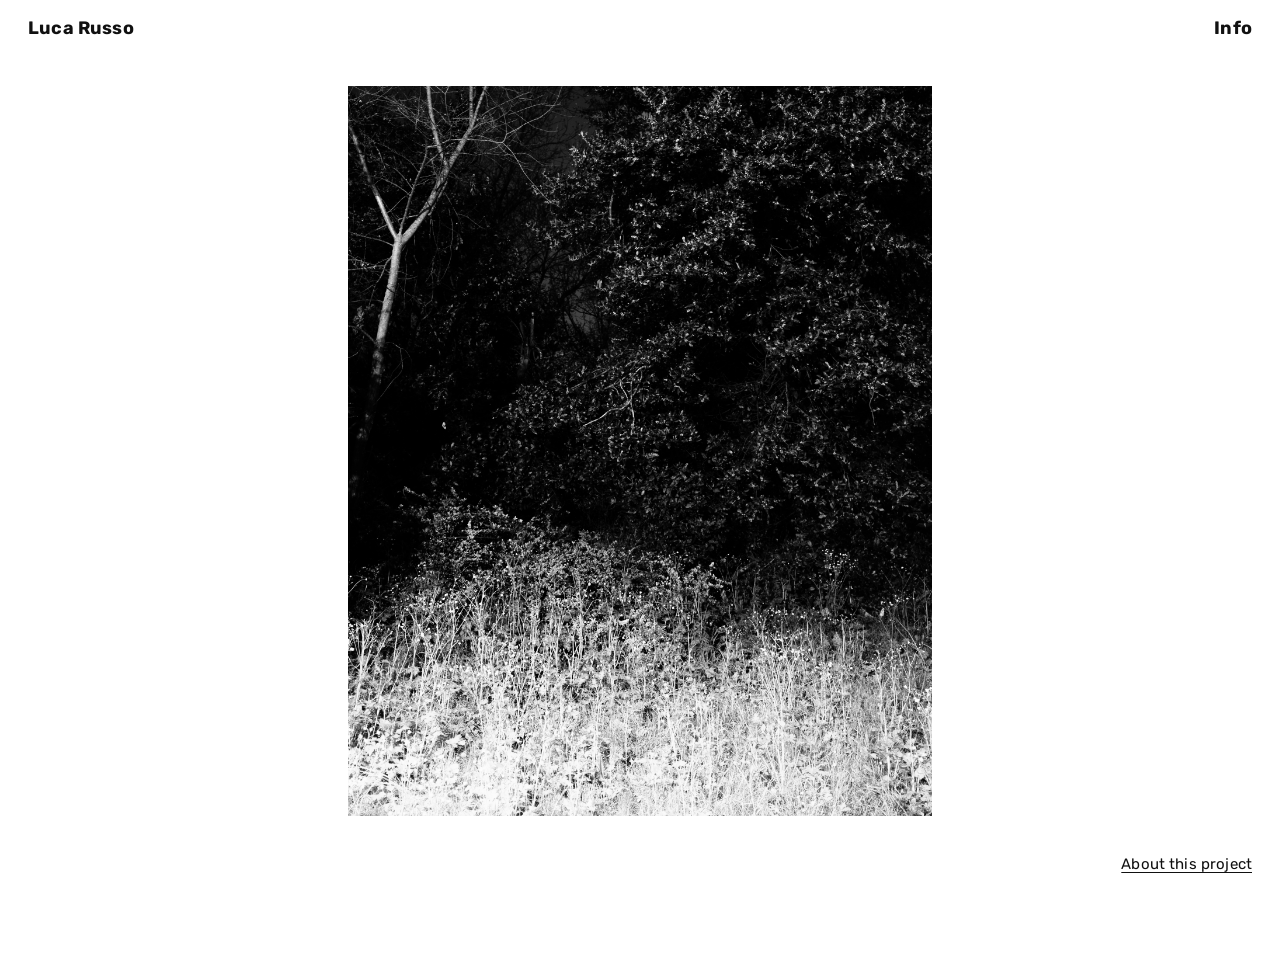
==== gli-alberi-non-dormono/index.html @ 4a38af59 "Slideshow layout, mobile optimisation, overlay text" ====
<!DOCTYPE html>
<html lang="en">
<head>
  <meta charset="UTF-8" />
  <meta name="viewport" content="width=device-width, initial-scale=1.0" />
  <meta name="description" content="Gli alberi non dormono — A photography project by Luca Russo" />
  <title>Gli alberi non dormono — Luca Russo</title>
  <link rel="icon" href="../favicon.svg" type="image/svg+xml" />
  <link rel="stylesheet" href="../style.css" />
</head>
<body class="page-slideshow">

  <header>
    <a class="site-name" href="../">Luca Russo</a>
    <nav aria-label="Main navigation">
      <a href="../info/">Info</a>
    </nav>
  </header>

  <main>

    <div class="slideshow">

      <div class="slide active">
        <img src="../images/gli-alberi-non-dormono/DSCF0339.jpg" alt="" />
      </div>

      <div class="slide">
        <img src="../images/gli-alberi-non-dormono/DSCF0407.jpg" alt="" />
      </div>

      <div class="slide">
        <img src="../images/gli-alberi-non-dormono/DSCF0440.jpg" alt="" />
      </div>

      <div class="slide">
        <img src="../images/gli-alberi-non-dormono/DSCF0282.jpg" alt="" />
      </div>

      <div class="slide">
        <img src="../images/gli-alberi-non-dormono/DSCF0278.jpg" alt="" />
      </div>

      <div class="slide">
        <img src="../images/gli-alberi-non-dormono/DSCF0273.jpg" alt="" />
      </div>

      <div class="slide">
        <img src="../images/gli-alberi-non-dormono/DSCF0269.jpg" alt="" />
      </div>

      <div class="slide">
        <img src="../images/gli-alberi-non-dormono/DSCF0337.jpg" alt="" />
      </div>

      <div class="slide">
        <img src="../images/gli-alberi-non-dormono/DSCF0275.jpg" alt="" />
      </div>

      <div class="slide">
        <img src="../images/gli-alberi-non-dormono/DSCF0361.jpg" alt="" />
      </div>

      <div class="slide">
        <img src="../images/gli-alberi-non-dormono/DSCF0382.jpg" alt="" />
      </div>

      <div class="slide">
        <img src="../images/gli-alberi-non-dormono/DSCF0379.jpg" alt="" />
      </div>

    </div>

  </main>

  <p class="project-label" id="project-label-btn">About this project</p>

  <div class="project-overlay" id="project-overlay">
    <div class="project-overlay__content">
      <p>Gli alberi non dormono</p>
      <p>Like all living organisms, trees regulate their cycles through the alternation of light and darkness. Artificial light interferes with this natural rhythm, affecting processes such as growth and photosynthesis.</p>
      <p>The effects of light pollution are not always immediately visible, but emerge over time, quietly altering natural balances.</p>
      <p><em>Gli alberi non dormono</em> was made at night in urban parks, using only existing public lighting. The photographs explore the tension between the beauty of nocturnal urban scenes and the vulnerability of ecosystems exposed to artificial light.</p>
    </div>
  </div>

  <script src="../scripts/slideshow.js" defer></script>

</body>
</html>
---- style.css ----
/* ═══════════════════════════════════════════════════════
   LUCA RUSSO — style.css
   ═══════════════════════════════════════════════════════ */

/* ── Reset ─────────────────────────────────────────── */
*, *::before, *::after {
  margin: 0;
  padding: 0;
  box-sizing: border-box;
}

/* ── Design tokens ──────────────────────────────────── */
:root {
  /* Colors */
  --color-bg:    #ffffff;
  --color-fg:    #111111;
  --color-muted: #888888;
  --color-text:  #333333;

  /* Typography */
  --font-size:       15px;
  --font-size-title: 18px;
  --line-height:     1.75;

  /* Layout */
  --header-h:    56px;
  --side-pad:    28px;
  --section-gap: 14vh;

  /* Project layout */
  --base-pad:   clamp(16px, 14vw, 200px);
  --photo-w:    500px;
  --photo-xl-w: 900px;
  --pair-gap:   24px;
  --text-w:     430px;
  --preview-w:  420px;
}

/* ── Fonts ──────────────────────────────────────────── */
@font-face {
  font-family:  "Rubik";
  font-style:   normal;
  font-weight:  300 900;
  font-display: swap;
  src: url("fonts/Rubik/Rubik-VariableFont_wght.ttf") format("truetype");
}

@font-face {
  font-family:  "Rubik";
  font-style:   italic;
  font-weight:  300 900;
  font-display: swap;
  src: url("fonts/Rubik/Rubik-Italic-VariableFont_wght.ttf") format("truetype");
}

/* ── Base ───────────────────────────────────────────── */
body {
  background:               var(--color-bg);
  color:                    var(--color-fg);
  font-family:              "Rubik", Arial, sans-serif;
  font-size:                var(--font-size);
  font-weight:              400;
  line-height:              1;
  -webkit-font-smoothing:   antialiased;
  -webkit-text-size-adjust: 100%;
  text-size-adjust:         100%;
}

img {
  display:   block;
  max-width: 100%;
  height:    auto;
}

/* ── Header ─────────────────────────────────────────── */
header {
  position:        fixed;
  top:             0;
  left:            0;
  right:           0;
  height:          var(--header-h);
  padding:         0 var(--side-pad);
  display:         flex;
  align-items:     center;
  justify-content: space-between;
  z-index:         100;
  background:      var(--color-bg);
}

.site-name {
  font-weight:     700;
  font-size:       var(--font-size-title);
  letter-spacing:  0.01em;
  text-decoration: none;
  color:           var(--color-fg);
}

nav {
  display:     flex;
  gap:         24px;
  align-items: center;
}

nav a {
  text-decoration: none;
  color:           var(--color-fg);
  font-size:       var(--font-size-title);
  font-weight:     700;
  letter-spacing:  0.01em;
}

/* ═══════════════════════════════════════════════════════
   INDEX PAGE
   ═══════════════════════════════════════════════════════ */

body.page-index {
  height:   100vh;
  overflow: hidden;
}

body.page-index main {
  margin-top:      var(--header-h);
  height:          calc(100vh - var(--header-h));
  display:         flex;
  align-items:     center;
  justify-content: center;
  padding:         var(--side-pad);
}

.preview-grid {
  display:    flex;
  gap:        16px;
  margin-top: calc(var(--header-h) * -1);
}

.preview-item {
  text-decoration: none;
  color:           var(--color-fg);
}

.preview-item img {
  width:      min(var(--preview-w), calc((100vw - var(--side-pad) * 2 - 16px) / 2));
  max-height: calc(100vh - var(--header-h) - var(--side-pad) * 2);
}


/* ═══════════════════════════════════════════════════════
   INFO PAGE
   ═══════════════════════════════════════════════════════ */

body.page-about main {
  margin-top: var(--header-h);
  padding:    30px var(--side-pad) 120px;
}

.about-text {
  max-width: 320px;
}

.about-text p {
  line-height:   var(--line-height);
  color:         var(--color-text);
  margin-bottom: 20px;
}

.about-text p:last-of-type {
  margin-bottom: 40px;
}

.about-section-title {
  font-size:      var(--font-size-title);
  font-weight:    700;
  margin-top:     60px;
  margin-bottom:  10px;
  letter-spacing: 0.01em;
}

.about-links {
  display:        flex;
  flex-direction: column;
  gap:            10px;
}

.about-links a {
  text-decoration:       underline;
  text-underline-offset: 3px;
  color:                 var(--color-fg);
  letter-spacing:        0.01em;
}

/* ═══════════════════════════════════════════════════════
   SLIDESHOW PAGE
   ═══════════════════════════════════════════════════════ */

body.page-slideshow {
  height:   100vh;
  overflow: hidden;
}

body.page-slideshow main {
  position:        relative;
  margin-top:      var(--header-h);
  height:          calc(100vh - var(--header-h));
  display:         flex;
  align-items:     center;
  justify-content: center;
}

.slideshow {
  width:    100%;
  height:   100%;
  position: relative;
}

.slide {
  position:        absolute;
  inset:           0;
  display:         flex;
  align-items:     center;
  justify-content: center;
  padding:         30px var(--side-pad) calc(var(--side-pad) * 3) var(--side-pad);
  opacity:         0;
  pointer-events:  none;
  transition:      opacity 0.5s ease;
}

.slide.active {
  opacity:        1;
  pointer-events: auto;
}

.slide img {
  max-height: 100%;
  max-width:  100%;
  width:      auto;
  height:     auto;
  cursor:     inherit;
}

.slide--pair {
  gap: var(--pair-gap);
}

.slide--pair img {
  max-height: 100%;
  max-width:  calc(50% - var(--pair-gap) / 2);
}

.slide--text {
  align-items:     center;
  justify-content: center;
}

.slideshow-text {
  max-width:   var(--text-w);
  padding-top: 20px;
}

.slideshow-text p:first-child {
  font-size:     16px;
  font-weight:   700;
  margin-bottom: 20px;
}

.slideshow-text p {
  line-height:   var(--line-height);
  margin-bottom: 20px;
}

.slideshow-text p:last-child { margin-bottom: 0; }
.slideshow-text em            { font-style: italic; }


.project-label {
  position:       fixed;
  bottom:         var(--side-pad);
  right:          var(--side-pad);
  font-size:      var(--font-size);
  font-weight:    400;
  letter-spacing: 0.01em;
  color:          var(--color-fg);
  cursor:         pointer;
  text-decoration:       underline;
  text-underline-offset: 3px;
  z-index:        201;
}

.project-overlay {
  position:        fixed;
  inset:           0;
  background:      rgba(255, 255, 255, 0.92);
  display:         flex;
  align-items:     center;
  justify-content: center;
  z-index:         200;
  opacity:         0;
  pointer-events:  none;
  transition:      opacity 0.3s ease;
}

.project-overlay.active {
  opacity:        1;
  pointer-events: auto;
}

.project-overlay__content {
  width:           min(var(--text-w), calc(100vw - var(--side-pad) * 2));
  max-height:      calc(100vh - var(--header-h) - 114px);
  padding:         var(--side-pad);
  overflow-y:      auto;
  box-sizing:      border-box;
  display:         flex;
  flex-direction:  column;
  justify-content: center;
}

.project-overlay__content p:first-child {
  font-size:     16px;
  font-weight:   700;
  margin-bottom: 20px;
}

.project-overlay__content p {
  line-height:   var(--line-height);
  margin-bottom: 20px;
}

.project-overlay__content p:last-child { margin-bottom: 0; }
.project-overlay__content em           { font-style: italic; }

/* ═══════════════════════════════════════════════════════
   PROJECT PAGE
   ═══════════════════════════════════════════════════════ */

body.page-project main {
  margin-top: var(--header-h);
  padding:    60px 0 80px;
}

/* ── Photo + text side by side ─────────────────────── */
.s-photo-text {
  display:         flex;
  align-items:     flex-start;
  justify-content: space-between;
  padding-left:    var(--base-pad);
  padding-right:   var(--base-pad);
  margin-bottom:   var(--section-gap);
}

.s-photo-text__img {
  width:       min(500px, calc(100vw - var(--base-pad) - var(--side-pad)));
  flex-shrink: 0;
}

.s-photo-text .s-text-block {
  margin-bottom: 0;
  margin-left:   0;
  margin-top:    50px;
}

/* ── Opening block ──────────────────────────────────── */
.s-opening {
  margin-bottom: var(--section-gap);
  display:       flex;
  align-items:   center;
  gap:           80px;
  padding-left:  var(--base-pad);
}

.s-opening img {
  width:       min(var(--photo-w), calc(100vw - var(--base-pad) - var(--side-pad)));
  flex-shrink: 0;
}

.s-opening-text h1 {
  font-size:      var(--font-size-title);
  font-weight:    700;
  letter-spacing: 0.01em;
}

.s-opening-text p {
  font-size:   var(--font-size);
  font-weight: 300;
  font-style:  italic;
  color:       var(--color-muted);
}

/* ── Single photo ───────────────────────────────────── */
.s-single {
  margin-bottom:  var(--section-gap);
  display:        flex;
  flex-direction: column;
  align-items:    flex-start;
  padding-left:   var(--base-pad);
}

.s-single img {
  width: min(var(--photo-w), calc(100vw - var(--base-pad) - var(--side-pad)));
}

.s-single.s-right {
  align-items:   flex-end;
  padding-left:  0;
  padding-right: var(--base-pad);
}

.s-single.s-center {
  align-items:   center;
  padding-left:  0;
  padding-right: 0;
}

.s-single.s-center img {
  width: min(var(--photo-w), calc(100vw - var(--side-pad) * 2));
}

/* Size modifiers */
.s-single.size-sm img { width: min(300px, calc(100vw - var(--base-pad) - var(--side-pad))); }
.s-single.size-md img { width: min(500px, calc(100vw - var(--base-pad) - var(--side-pad))); }
.s-single.size-lg img { width: min(700px, calc(100vw - var(--base-pad) - var(--side-pad))); }
.s-single.size-xl img { width: min(var(--photo-xl-w), calc(100vw - var(--side-pad) * 2)); }

/* ── Pair ───────────────────────────────────────────── */

/* ── Row (3+ photos on same line) ───────────────────── */
.s-row {
  margin-bottom: var(--section-gap);
  display:       flex;
  align-items:   flex-start;
  gap:           var(--pair-gap);
  padding-left:  var(--base-pad);
}

.s-row.bottom { align-items: flex-end; }

.s-row .size-sm { width: 300px; }
.s-row .size-md { width: 500px; }
.s-row .size-lg { width: 700px; }
.s-row .size-xl { width: 900px; }

/* ── Text block ─────────────────────────────────────── */
.s-text-block {
  margin-bottom: var(--section-gap);
  max-width:     var(--text-w);
  margin-left:   calc(var(--base-pad) + 50px);
}

.s-text-block p:first-child {
  font-size:     16px;
  font-weight:   700;
  margin-bottom: 20px;
}

.s-text-block p {
  line-height:   var(--line-height);
  margin-bottom: 20px;
}

.s-text-block p:last-child { margin-bottom: 0; }
.s-text-block em            { font-style: italic; }

/* ── Text + image block ─────────────────────────────── */
.s-with-text {
  margin-bottom: var(--section-gap);
  display:       flex;
  align-items:   center;
  gap:           80px;
  padding-left:  calc(50vw - 250px);
}

.s-with-text .s-text {
  max-width:   var(--text-w);
  flex-shrink: 0;
}

.s-with-text .s-text p {
  line-height:   var(--line-height);
  margin-bottom: 20px;
}

.s-with-text .s-text p:last-child { margin-bottom: 0; }
.s-with-text .s-text em           { font-style: italic; }

.s-with-text img { flex-shrink: 0; }

.s-with-text .size-sm { width: 300px; }
.s-with-text .size-md { width: 500px; }
.s-with-text .size-lg { width: 700px; }
.s-with-text .size-xl { width: 900px; }

/* ── Offset utilities ───────────────────────────────── */
.offset-sm-r { padding-left: calc(var(--base-pad) + 80px); }
.offset-md-r { padding-left: calc(var(--base-pad) + 160px); }
.offset-lg-r { padding-left: calc(var(--base-pad) + 240px); }
.offset-sm-l { padding-left: calc(var(--base-pad) - 20px); }
.offset-md-l { padding-left: calc(var(--base-pad) - 40px); }
.offset-lg-l { padding-left: calc(var(--base-pad) - 60px); }

/* ═══════════════════════════════════════════════════════
   RESPONSIVE
   ═══════════════════════════════════════════════════════ */

/* Tablet (≤ 1024px) */
@media (max-width: 1024px) {
  .s-photo-text { gap: 48px; }
}

/* Mobile (≤ 768px) */
@media (max-width: 768px) {
  :root {
    --side-pad:    16px;
    --section-gap: 20px;
  }

  header {
    position:  relative;
    height:    auto;
    padding:   16px var(--side-pad);
    flex-wrap: wrap;
    gap:       12px;
  }

  nav { gap: 16px; }

  /* Index */
  body.page-index {
    height:         100dvh;
    overflow:       hidden;
    display:        flex;
    flex-direction: column;
  }

  body.page-index main {
    flex:            1;
    margin-top:      0;
    height:          auto;
    padding:         var(--side-pad);
    display:         flex;
    align-items:     center;
    justify-content: center;
  }

  .preview-item:first-child { display: none; }

  .preview-grid {
    flex-direction: column;
    gap:            0;
    align-items:    center;
  }

  .preview-item img {
    max-height: calc(100dvh - 240px);
    width:      auto;
    max-width:  calc(100vw - var(--side-pad) * 6);
  }

  /* Slideshow */
  body.page-slideshow {
    height:         100dvh;
    display:        flex;
    flex-direction: column;
  }

  body.page-slideshow main {
    flex:       1;
    margin-top: 0;
    height:     auto;
  }

  .slide {
    padding: 16px var(--side-pad) 60px var(--side-pad);
  }

  /* Info */
  body.page-about main {
    margin-top: 0;
    padding:    32px var(--side-pad) 100px;
  }

  .about-text { max-width: min(320px, calc(100vw - var(--side-pad) * 2)); }

  .project-overlay { background: #ffffff; }

  /* Project */
  body.page-project main {
    margin-top: 0;
    padding:    24px 0 48px;
  }

  .s-photo-text {
    flex-direction: column;
    padding-left:   var(--side-pad);
    padding-right:  var(--side-pad);
    gap:            48px;
    margin-bottom:  48px;
  }

  .s-photo-text__img          { width: 100%; }
  .s-photo-text .s-text-block { margin-top: 0; }

  .s-opening,
  .s-single,
  .s-single.s-right,
  .s-single.s-center,
  .s-pair,
  .s-text-block {
    padding-left:  var(--side-pad);
    padding-right: var(--side-pad);
  }

  .s-single,
  .s-single.s-right,
  .s-single.s-center { align-items: flex-start; }

  .s-opening img,
  .s-single img,
  .s-single.size-sm img,
  .s-single.size-md img,
  .s-single.size-lg img,
  .s-single.size-xl img,
  .s-pair img,
  .s-pair .size-sm,
  .s-pair .size-md,
  .s-pair .size-lg {
    width:     100%;
    max-width: 100%;
  }

  .s-opening { flex-direction: column; gap: 20px; }
  .s-text-block { margin-left: 0; }

  [class*="offset-"] {
    padding-left:  var(--side-pad);
    padding-right: var(--side-pad);
  }
}

/* Home landscape */
@media (orientation: landscape) and (max-height: 600px) {
  body.page-index {
    height:         100svh;
    overflow:       hidden;
    display:        flex;
    flex-direction: column;
  }

  body.page-index header { flex-shrink: 0; }

  body.page-index main {
    flex:       1;
    margin-top: 0;
    height:     auto;
    padding:    8px var(--side-pad);
    overflow:   hidden;
  }

  .preview-item:first-child { display: block; }

  .preview-grid {
    flex-direction: row;
    gap:            8px;
    align-items:    center;
    height:         100%;
  }

  .preview-item {
    flex:     1;
    height:   100%;
    overflow: hidden;
  }

  .preview-item img {
    height:    100%;
    width:     auto;
    max-width: 100%;
  }
}
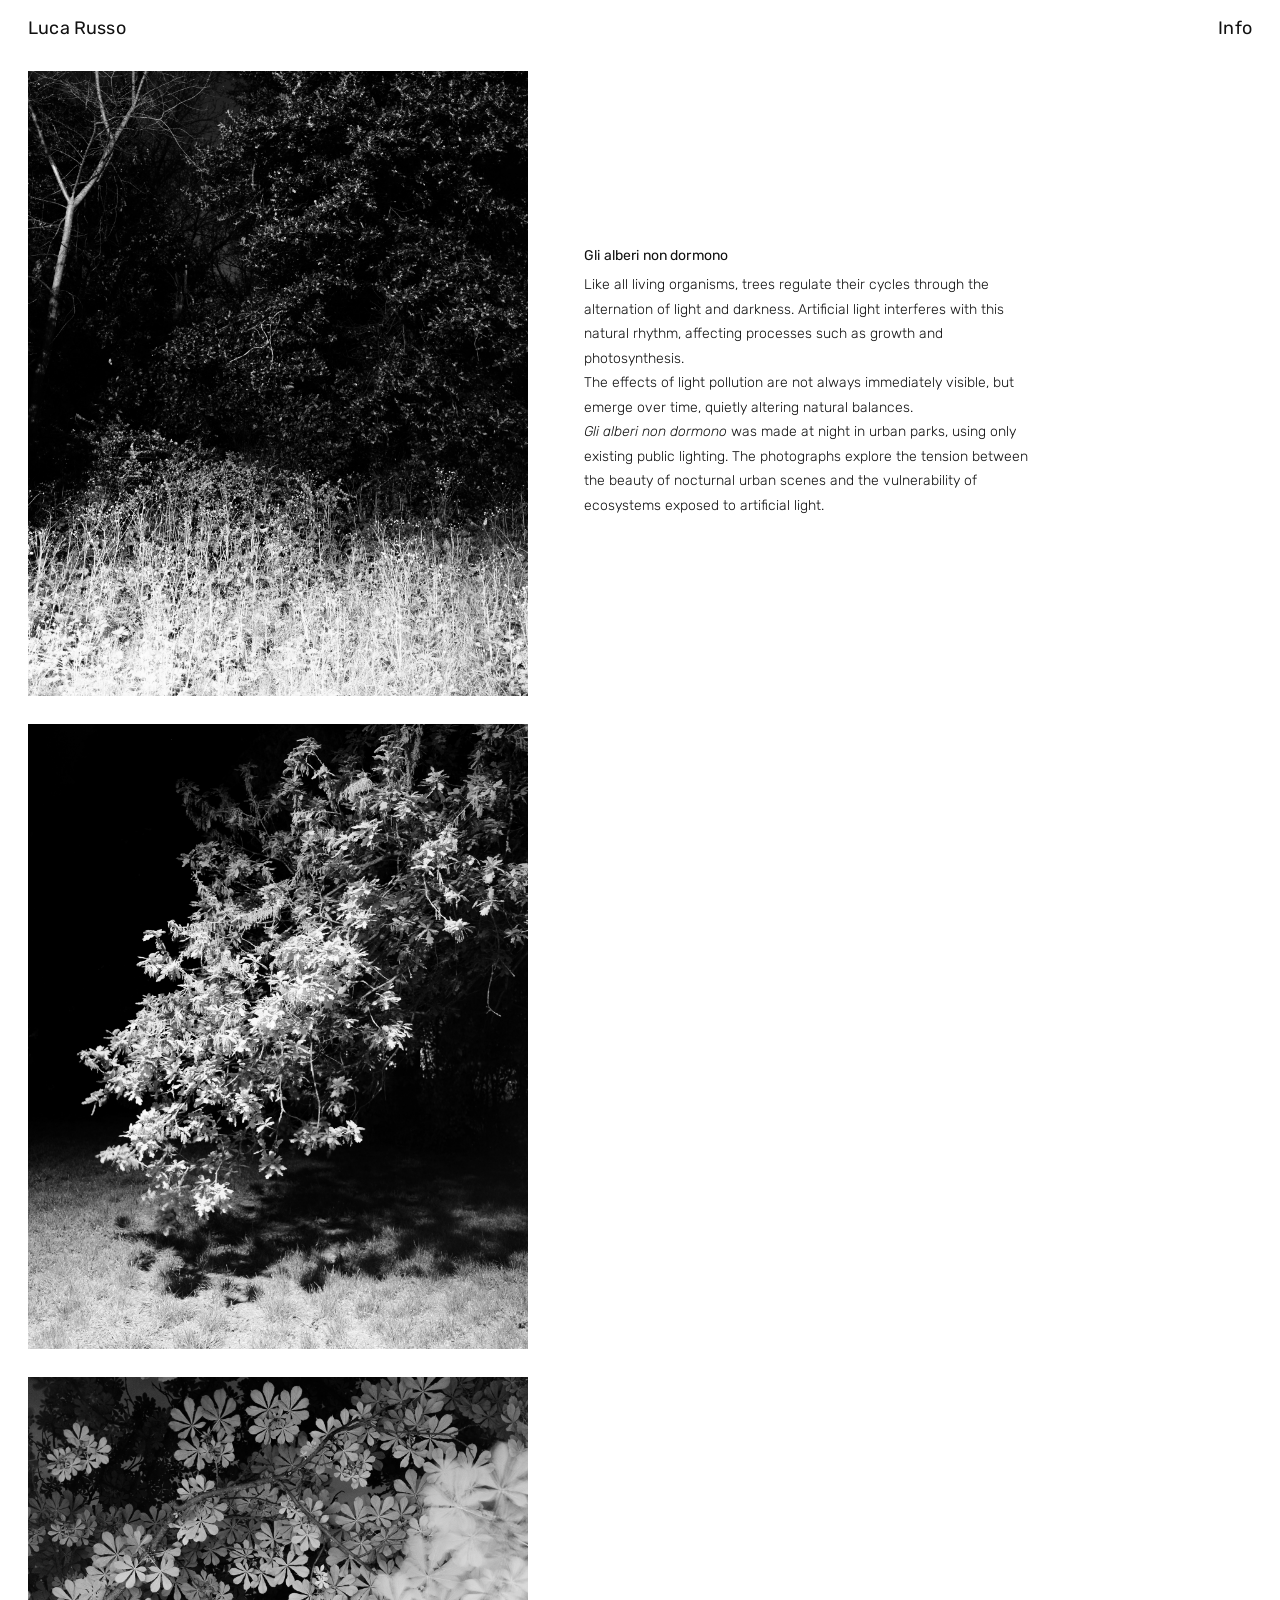
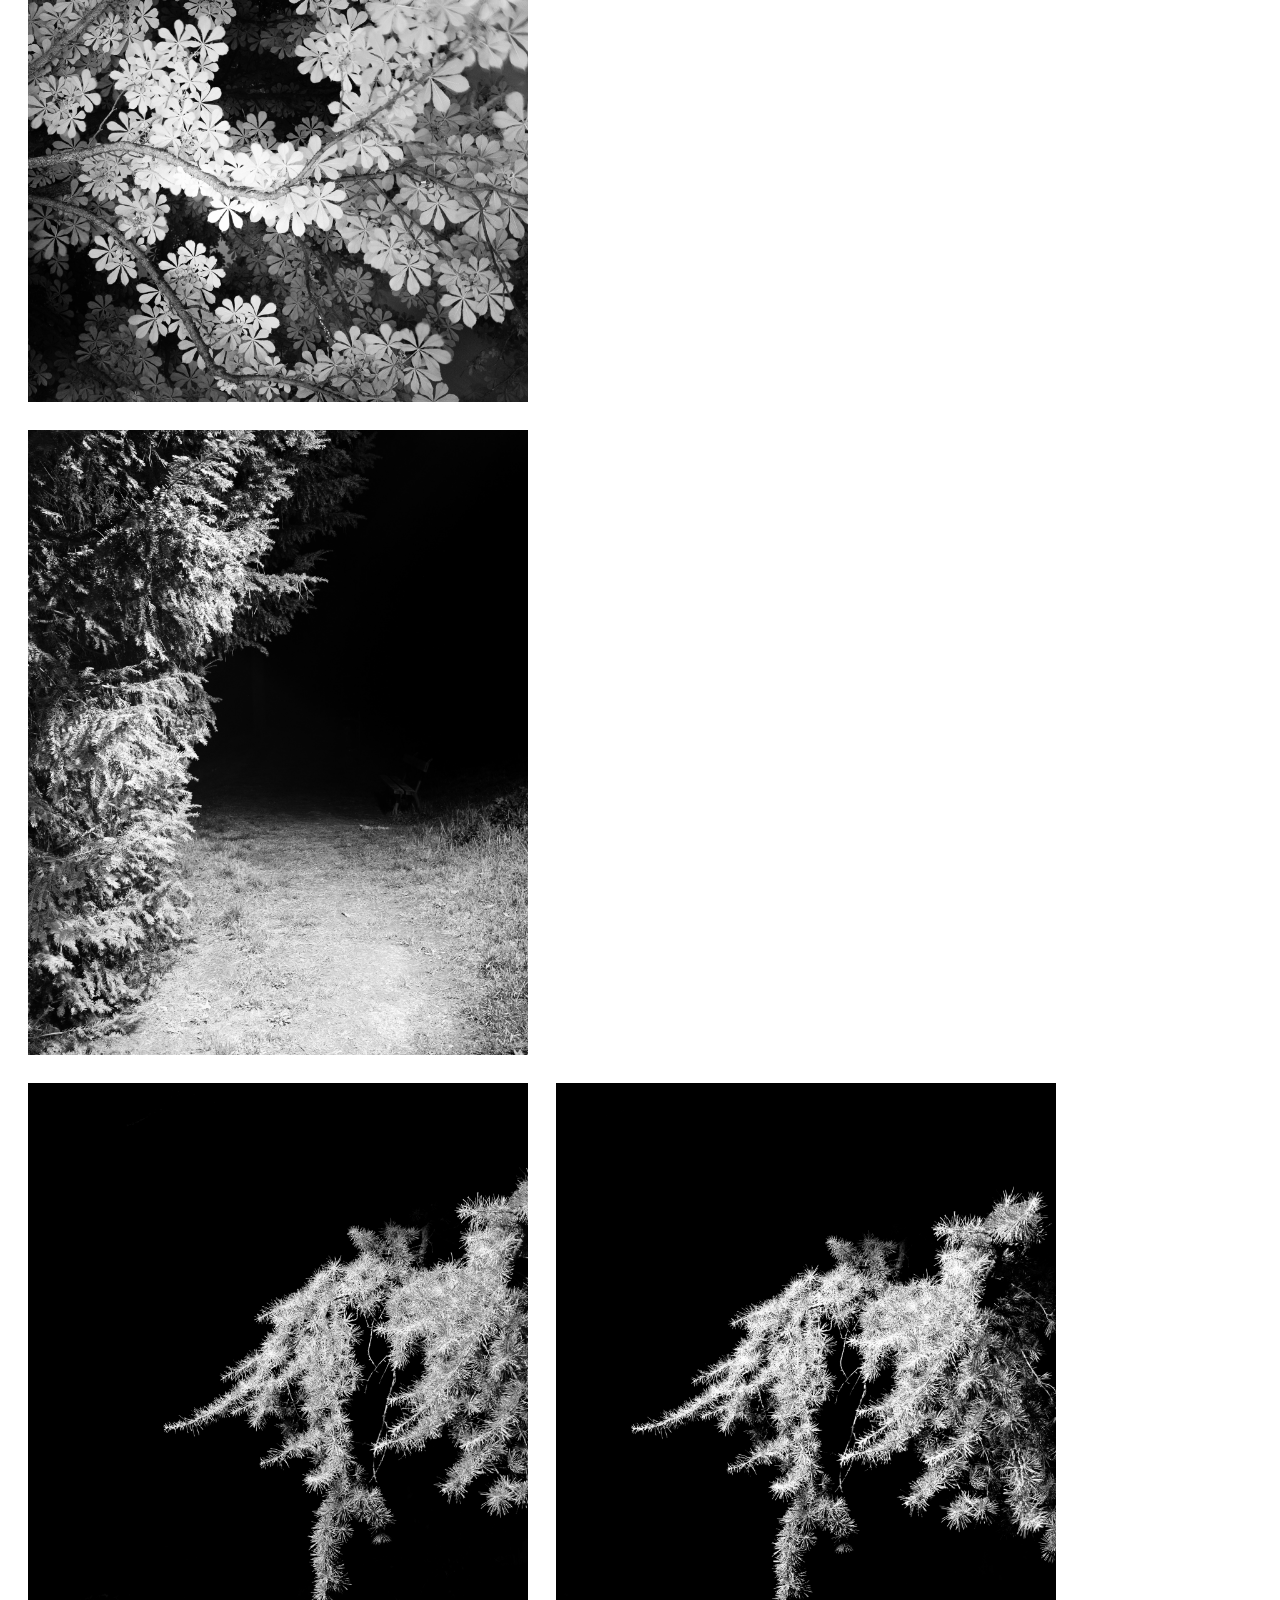
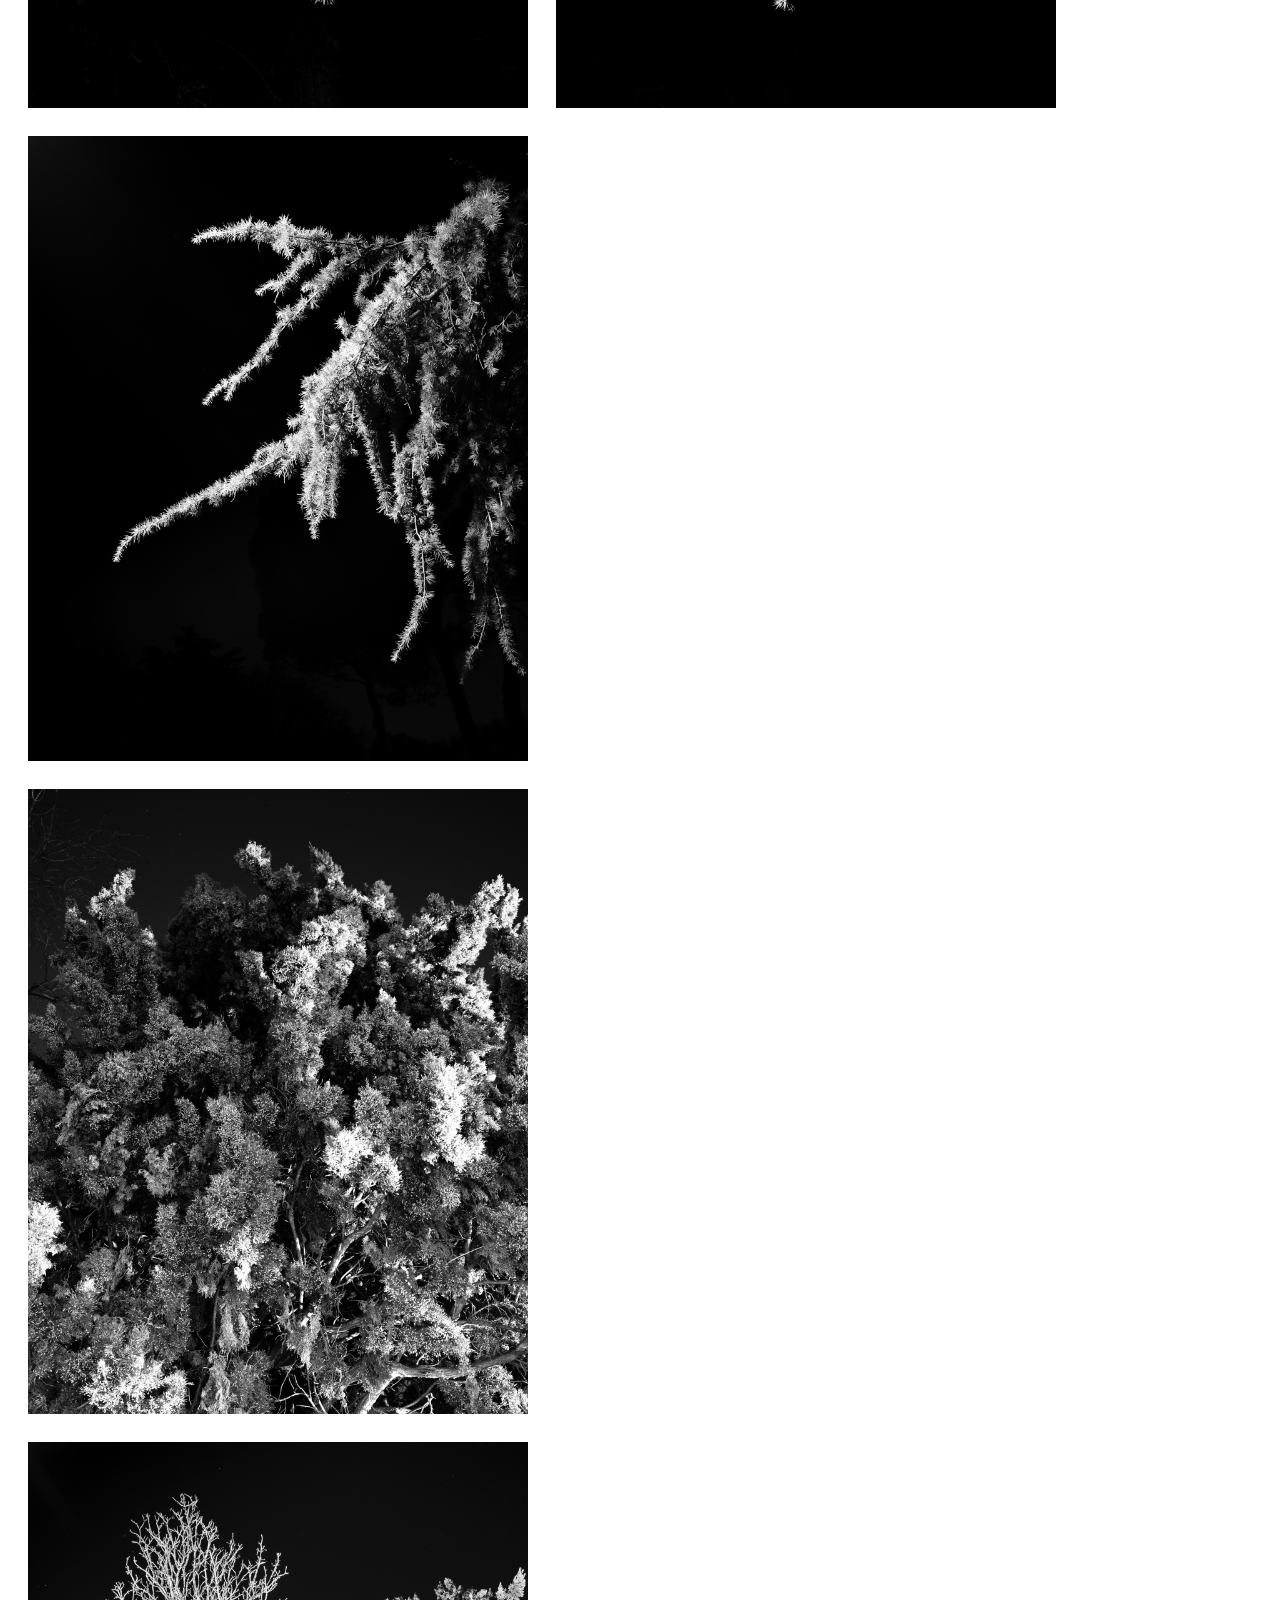
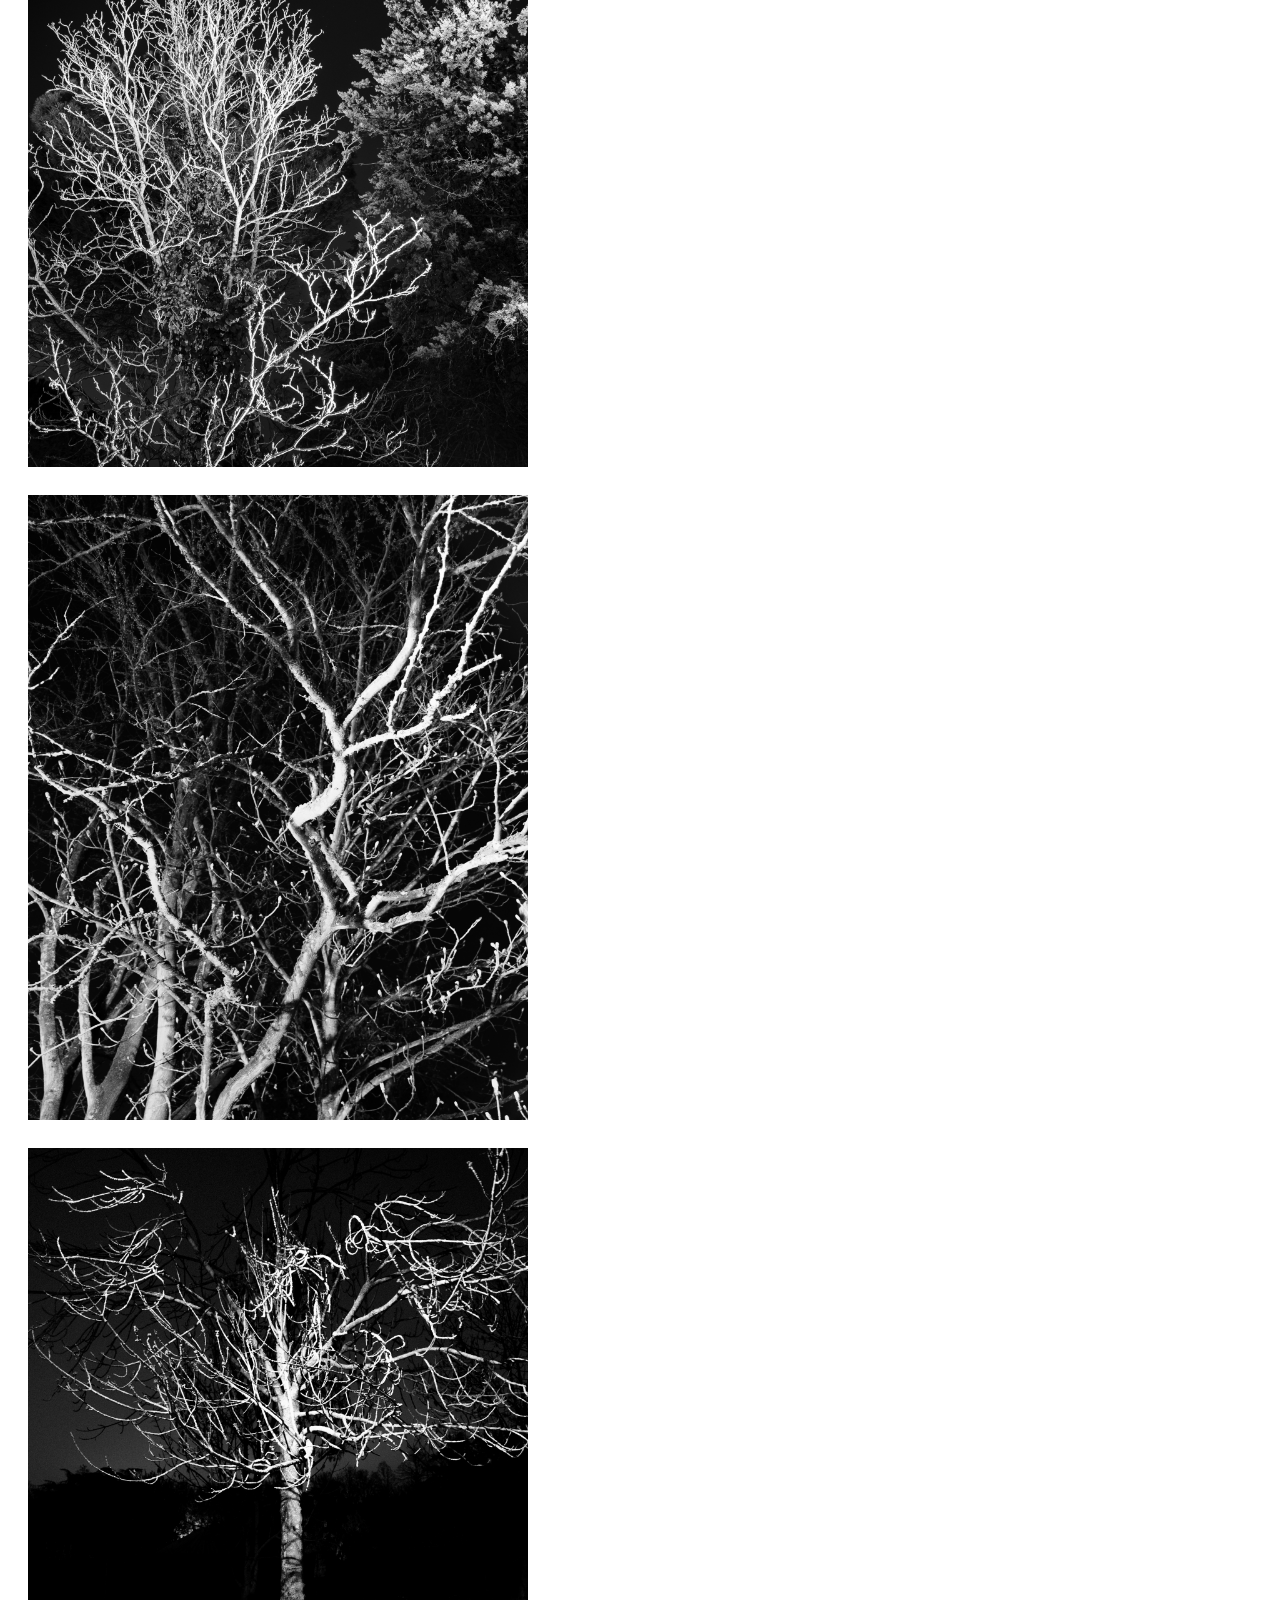
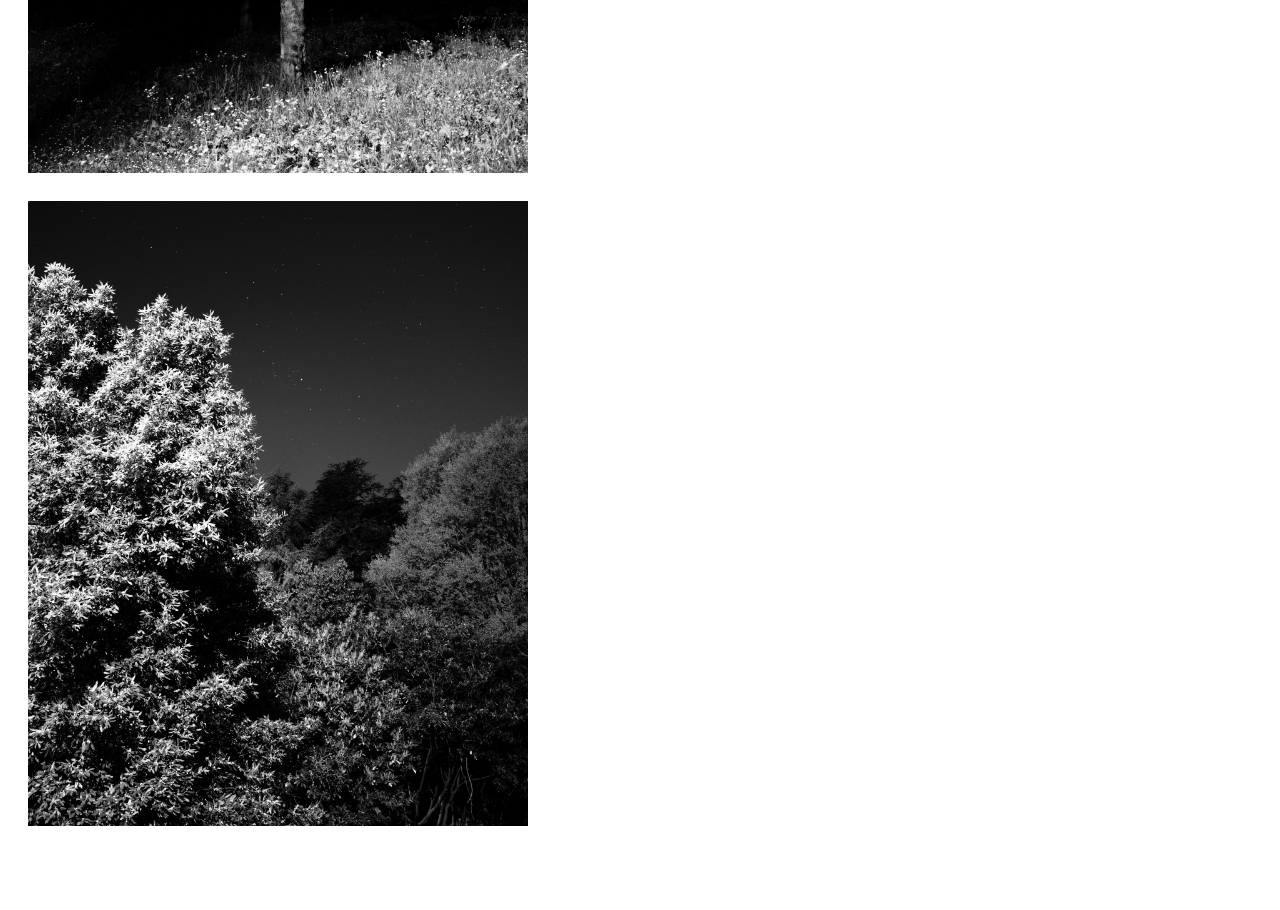
==== commit 8b030920: "New layout, grid project page, scroll fade-in, fullscreen viewer" ====
--- a/gli-alberi-non-dormono/index.html
+++ b/gli-alberi-non-dormono/index.html
@@ -3,12 +3,12 @@
 <head>
   <meta charset="UTF-8" />
   <meta name="viewport" content="width=device-width, initial-scale=1.0" />
-  <meta name="description" content="Gli alberi non dormono — A photography project by Luca Russo" />
+  <meta name="description" content="Gli alberi non dormono — Luca Russo" />
   <title>Gli alberi non dormono — Luca Russo</title>
   <link rel="icon" href="../favicon.svg" type="image/svg+xml" />
   <link rel="stylesheet" href="../style.css" />
 </head>
-<body class="page-slideshow">
+<body class="page-project">
 
   <header>
     <a class="site-name" href="../">Luca Russo</a>
@@ -18,73 +18,85 @@
   </header>
 
   <main>
+    <div class="project-grid">
 
-    <div class="slideshow">
-
-      <div class="slide active">
+      <!-- Row 1: photo + text -->
+      <div class="project-grid__cell">
         <img src="../images/gli-alberi-non-dormono/DSCF0339.jpg" alt="" />
       </div>
-
-      <div class="slide">
-        <img src="../images/gli-alberi-non-dormono/DSCF0407.jpg" alt="" />
+      <div class="project-grid__cell project-grid__cell--text">
+        <h1 class="project-title">Gli alberi non dormono</h1>
+        <p>Like all living organisms, trees regulate their cycles through the alternation of light and darkness. Artificial light interferes with this natural rhythm, affecting processes such as growth and photosynthesis.</p>
+        <p>The effects of light pollution are not always immediately visible, but emerge over time, quietly altering natural balances.</p>
+        <p><em>Gli alberi non dormono</em> was made at night in urban parks, using only existing public lighting. The photographs explore the tension between the beauty of nocturnal urban scenes and the vulnerability of ecosystems exposed to artificial light.</p>
       </div>
 
-      <div class="slide">
-        <img src="../images/gli-alberi-non-dormono/DSCF0440.jpg" alt="" />
+      <div class="project-grid__cell">
+        <img src="../images/gli-alberi-non-dormono/DSCF0407.jpg" alt="" loading="lazy" />
+      </div>
+      <div class="project-grid__cell"></div>
+
+      <div class="project-grid__cell">
+        <img src="../images/gli-alberi-non-dormono/DSCF0440.jpg" alt="" loading="lazy" />
+      </div>
+      <div class="project-grid__cell"></div>
+
+      <div class="project-grid__cell">
+        <img src="../images/gli-alberi-non-dormono/DSCF0282.jpg" alt="" loading="lazy" />
+      </div>
+      <div class="project-grid__cell"></div>
+
+      <!-- Home pair: same row -->
+      <div class="project-grid__cell">
+        <img src="../images/gli-alberi-non-dormono/DSCF0278.jpg" alt="" loading="lazy" />
+      </div>
+      <div class="project-grid__cell">
+        <img src="../images/gli-alberi-non-dormono/DSCF0273.jpg" alt="" loading="lazy" />
       </div>
 
-      <div class="slide">
-        <img src="../images/gli-alberi-non-dormono/DSCF0282.jpg" alt="" />
+      <div class="project-grid__cell">
+        <img src="../images/gli-alberi-non-dormono/DSCF0269.jpg" alt="" loading="lazy" />
       </div>
+      <div class="project-grid__cell"></div>
 
-      <div class="slide">
-        <img src="../images/gli-alberi-non-dormono/DSCF0278.jpg" alt="" />
+      <div class="project-grid__cell">
+        <img src="../images/gli-alberi-non-dormono/DSCF0337.jpg" alt="" loading="lazy" />
       </div>
+      <div class="project-grid__cell"></div>
 
-      <div class="slide">
-        <img src="../images/gli-alberi-non-dormono/DSCF0273.jpg" alt="" />
+      <div class="project-grid__cell">
+        <img src="../images/gli-alberi-non-dormono/DSCF0275.jpg" alt="" loading="lazy" />
       </div>
+      <div class="project-grid__cell"></div>
 
-      <div class="slide">
-        <img src="../images/gli-alberi-non-dormono/DSCF0269.jpg" alt="" />
+      <div class="project-grid__cell">
+        <img src="../images/gli-alberi-non-dormono/DSCF0361.jpg" alt="" loading="lazy" />
       </div>
+      <div class="project-grid__cell"></div>
 
-      <div class="slide">
-        <img src="../images/gli-alberi-non-dormono/DSCF0337.jpg" alt="" />
+      <div class="project-grid__cell">
+        <img src="../images/gli-alberi-non-dormono/DSCF0382.jpg" alt="" loading="lazy" />
       </div>
+      <div class="project-grid__cell"></div>
 
-      <div class="slide">
-        <img src="../images/gli-alberi-non-dormono/DSCF0275.jpg" alt="" />
+      <div class="project-grid__cell">
+        <img src="../images/gli-alberi-non-dormono/DSCF0379.jpg" alt="" loading="lazy" />
       </div>
-
-      <div class="slide">
-        <img src="../images/gli-alberi-non-dormono/DSCF0361.jpg" alt="" />
-      </div>
-
-      <div class="slide">
-        <img src="../images/gli-alberi-non-dormono/DSCF0382.jpg" alt="" />
-      </div>
-
-      <div class="slide">
-        <img src="../images/gli-alberi-non-dormono/DSCF0379.jpg" alt="" />
-      </div>
+      <div class="project-grid__cell"></div>
 
     </div>
-
   </main>
 
-  <p class="project-label" id="project-label-btn">About this project</p>
+  <footer></footer>
 
-  <div class="project-overlay" id="project-overlay">
-    <div class="project-overlay__content">
-      <p>Gli alberi non dormono</p>
-      <p>Like all living organisms, trees regulate their cycles through the alternation of light and darkness. Artificial light interferes with this natural rhythm, affecting processes such as growth and photosynthesis.</p>
-      <p>The effects of light pollution are not always immediately visible, but emerge over time, quietly altering natural balances.</p>
-      <p><em>Gli alberi non dormono</em> was made at night in urban parks, using only existing public lighting. The photographs explore the tension between the beauty of nocturnal urban scenes and the vulnerability of ecosystems exposed to artificial light.</p>
+  <div class="viewer" id="viewer">
+    <button class="viewer__close" id="viewer-close">Close</button>
+    <div class="viewer__img-wrap">
+      <img id="viewer-img" src="" alt="" />
     </div>
   </div>
 
-  <script src="../scripts/slideshow.js" defer></script>
-
+  <script src="../scripts/fadein.js" defer></script>
+  <script src="../scripts/viewer.js" defer></script>
 </body>
 </html>
--- a/style.css
+++ b/style.css
@@ -4,36 +4,22 @@
 
 /* ── Reset ─────────────────────────────────────────── */
 *, *::before, *::after {
-  margin: 0;
-  padding: 0;
+  margin:     0;
+  padding:    0;
   box-sizing: border-box;
 }
 
 /* ── Design tokens ──────────────────────────────────── */
 :root {
-  /* Colors */
   --color-bg:    #ffffff;
   --color-fg:    #111111;
-  --color-muted: #888888;
-  --color-text:  #333333;
-
-  /* Typography */
-  --font-size:       15px;
+
+  --font-size:       14px;
   --font-size-title: 18px;
   --line-height:     1.75;
 
-  /* Layout */
-  --header-h:    56px;
-  --side-pad:    28px;
-  --section-gap: 14vh;
-
-  /* Project layout */
-  --base-pad:   clamp(16px, 14vw, 200px);
-  --photo-w:    500px;
-  --photo-xl-w: 900px;
-  --pair-gap:   24px;
-  --text-w:     430px;
-  --preview-w:  420px;
+  --header-h: 56px;
+  --side-pad: 28px;
 }
 
 /* ── Fonts ──────────────────────────────────────────── */
@@ -59,7 +45,7 @@
   color:                    var(--color-fg);
   font-family:              "Rubik", Arial, sans-serif;
   font-size:                var(--font-size);
-  font-weight:              400;
+  font-weight:              300;
   line-height:              1;
   -webkit-font-smoothing:   antialiased;
   -webkit-text-size-adjust: 100%;
@@ -70,6 +56,12 @@
   display:   block;
   max-width: 100%;
   height:    auto;
+}
+
+/* ── Footer ─────────────────────────────────────────── */
+footer {
+  height:      var(--header-h);
+  flex-shrink: 0;
 }
 
 /* ── Header ─────────────────────────────────────────── */
@@ -88,8 +80,8 @@
 }
 
 .site-name {
-  font-weight:     700;
   font-size:       var(--font-size-title);
+  font-weight:     400;
   letter-spacing:  0.01em;
   text-decoration: none;
   color:           var(--color-fg);
@@ -102,86 +94,230 @@
 }
 
 nav a {
+  font-size:       var(--font-size-title);
+  font-weight:     400;
+  letter-spacing:  0.01em;
   text-decoration: none;
   color:           var(--color-fg);
-  font-size:       var(--font-size-title);
-  font-weight:     700;
-  letter-spacing:  0.01em;
-}
-
-/* ═══════════════════════════════════════════════════════
-   INDEX PAGE
+}
+
+/* ═══════════════════════════════════════════════════════
+   HOME PAGE
    ═══════════════════════════════════════════════════════ */
 
 body.page-index {
-  height:   100vh;
-  overflow: hidden;
+  display:        flex;
+  flex-direction: column;
+  height:         100vh;
 }
 
 body.page-index main {
   margin-top:      var(--header-h);
-  height:          calc(100vh - var(--header-h));
+  flex:            1;
+  padding:         0 var(--side-pad);
   display:         flex;
   align-items:     center;
   justify-content: center;
-  padding:         var(--side-pad);
-}
-
-.preview-grid {
-  display:    flex;
-  gap:        16px;
-  margin-top: calc(var(--header-h) * -1);
-}
-
-.preview-item {
+}
+
+.index-list {
+  display: flex;
+}
+
+.index-item {
+  display:         flex;
+  gap:             16px;
   text-decoration: none;
   color:           var(--color-fg);
 }
 
-.preview-item img {
-  width:      min(var(--preview-w), calc((100vw - var(--side-pad) * 2 - 16px) / 2));
-  max-height: calc(100vh - var(--header-h) - var(--side-pad) * 2);
-}
-
+.index-item__img-wrap {
+  line-height: 0;
+}
+
+.index-item__img-wrap img {
+  height:    500px;
+  width:     auto;
+  display:   block;
+  animation: fadeUp 0.5s ease forwards;
+}
+
+@keyframes fadeUp {
+  from { opacity: 0; }
+  to   { opacity: 1; }
+}
+
+.index-item__col {
+  display:        flex;
+  flex-direction: column;
+}
+
+.index-item__title {
+  display:    block;
+  margin-top: 10px;
+  font-size:   var(--font-size);
+  font-weight: 400;
+  color:       var(--color-fg);
+}
+
+/* ═══════════════════════════════════════════════════════
+   PROJECT PAGE
+   ═══════════════════════════════════════════════════════ */
+
+body.page-project {
+  display:        flex;
+  flex-direction: column;
+  min-height:     100vh;
+}
+
+body.page-project main {
+  margin-top: var(--header-h);
+  flex:       1;
+}
+
+.project-grid__cell--text {
+  display:         flex;
+  flex-direction:  column;
+  justify-content: center;
+  padding:         var(--side-pad);
+}
+
+.project-title {
+  font-size:      var(--font-size);
+  font-weight:    400;
+  letter-spacing: 0.01em;
+  margin-bottom:  10px;
+}
+
+.project-grid__cell--text p {
+  font-size:     var(--font-size);
+  font-weight:   300;
+  line-height:   var(--line-height);
+  max-width:     500px;
+  margin-bottom: 0;
+  color:         var(--color-fg);
+}
+
+.project-grid__cell--text p:last-child { margin-bottom: 0; }
+.project-grid__cell--text em            { font-style: italic; }
+
+/* Photo grid */
+.project-grid {
+  display:               grid;
+  grid-template-columns: repeat(2, 500px);
+  justify-content:       start;
+  padding:               15px var(--side-pad) var(--side-pad);
+  gap:                   var(--side-pad);
+}
+
+.project-grid__cell {
+  display:         flex;
+  justify-content: center;
+}
+
+.project-grid__cell img {
+  width:       500px;
+  height:      auto;
+  display:     block;
+  cursor:      zoom-in;
+  user-select: none;
+  opacity:     0;
+  transform:   translateY(30px);
+  transition:  opacity 0.5s ease, transform 0.5s ease;
+}
+
+.project-grid__cell img.visible {
+  opacity:   1;
+  transform: translateY(0);
+}
+
+/* ═══════════════════════════════════════════════════════
+   VIEWER
+   ═══════════════════════════════════════════════════════ */
+
+.viewer {
+  position:        fixed;
+  inset:           0;
+  background:      var(--color-bg);
+  z-index:         200;
+  display:         flex;
+  align-items:     center;
+  justify-content: center;
+  opacity:         0;
+  pointer-events:  none;
+  transition:      opacity 0.3s ease;
+  user-select:     none;
+}
+
+.viewer.active {
+  opacity:        1;
+  pointer-events: auto;
+}
+
+.viewer__img-wrap img {
+  max-height:          calc(100vh - 80px);
+  max-width:           calc(100vw - 160px);
+  width:               auto;
+  height:              auto;
+  user-select:         none;
+  -webkit-user-drag:   none;
+  pointer-events:      none;
+}
+
+.viewer__close {
+  position:        fixed;
+  bottom:          var(--side-pad);
+  right:           var(--side-pad);
+  background:      none;
+  border:          none;
+  cursor:          pointer;
+  font-size:       var(--font-size);
+  font-weight:     400;
+  color:           var(--color-fg);
+  letter-spacing:  0.01em;
+  text-decoration: underline;
+  text-underline-offset: 3px;
+}
 
 /* ═══════════════════════════════════════════════════════
    INFO PAGE
    ═══════════════════════════════════════════════════════ */
 
-body.page-about main {
+body.page-info main {
   margin-top: var(--header-h);
   padding:    30px var(--side-pad) 120px;
 }
 
-.about-text {
+.info-text {
   max-width: 320px;
 }
 
-.about-text p {
+.info-text p {
   line-height:   var(--line-height);
-  color:         var(--color-text);
+  color:         var(--color-fg);
   margin-bottom: 20px;
 }
 
-.about-text p:last-of-type {
+.info-text p:last-of-type {
   margin-bottom: 40px;
 }
 
-.about-section-title {
+.info-section-title {
   font-size:      var(--font-size-title);
-  font-weight:    700;
+  font-weight:    400;
+  letter-spacing: 0.01em;
   margin-top:     60px;
   margin-bottom:  10px;
-  letter-spacing: 0.01em;
-}
-
-.about-links {
+}
+
+.info-links {
   display:        flex;
   flex-direction: column;
   gap:            10px;
 }
 
-.about-links a {
+.info-links a {
+  font-size:             var(--font-size);
   text-decoration:       underline;
   text-underline-offset: 3px;
   color:                 var(--color-fg);
@@ -189,327 +325,12 @@
 }
 
 /* ═══════════════════════════════════════════════════════
-   SLIDESHOW PAGE
-   ═══════════════════════════════════════════════════════ */
-
-body.page-slideshow {
-  height:   100vh;
-  overflow: hidden;
-}
-
-body.page-slideshow main {
-  position:        relative;
-  margin-top:      var(--header-h);
-  height:          calc(100vh - var(--header-h));
-  display:         flex;
-  align-items:     center;
-  justify-content: center;
-}
-
-.slideshow {
-  width:    100%;
-  height:   100%;
-  position: relative;
-}
-
-.slide {
-  position:        absolute;
-  inset:           0;
-  display:         flex;
-  align-items:     center;
-  justify-content: center;
-  padding:         30px var(--side-pad) calc(var(--side-pad) * 3) var(--side-pad);
-  opacity:         0;
-  pointer-events:  none;
-  transition:      opacity 0.5s ease;
-}
-
-.slide.active {
-  opacity:        1;
-  pointer-events: auto;
-}
-
-.slide img {
-  max-height: 100%;
-  max-width:  100%;
-  width:      auto;
-  height:     auto;
-  cursor:     inherit;
-}
-
-.slide--pair {
-  gap: var(--pair-gap);
-}
-
-.slide--pair img {
-  max-height: 100%;
-  max-width:  calc(50% - var(--pair-gap) / 2);
-}
-
-.slide--text {
-  align-items:     center;
-  justify-content: center;
-}
-
-.slideshow-text {
-  max-width:   var(--text-w);
-  padding-top: 20px;
-}
-
-.slideshow-text p:first-child {
-  font-size:     16px;
-  font-weight:   700;
-  margin-bottom: 20px;
-}
-
-.slideshow-text p {
-  line-height:   var(--line-height);
-  margin-bottom: 20px;
-}
-
-.slideshow-text p:last-child { margin-bottom: 0; }
-.slideshow-text em            { font-style: italic; }
-
-
-.project-label {
-  position:       fixed;
-  bottom:         var(--side-pad);
-  right:          var(--side-pad);
-  font-size:      var(--font-size);
-  font-weight:    400;
-  letter-spacing: 0.01em;
-  color:          var(--color-fg);
-  cursor:         pointer;
-  text-decoration:       underline;
-  text-underline-offset: 3px;
-  z-index:        201;
-}
-
-.project-overlay {
-  position:        fixed;
-  inset:           0;
-  background:      rgba(255, 255, 255, 0.92);
-  display:         flex;
-  align-items:     center;
-  justify-content: center;
-  z-index:         200;
-  opacity:         0;
-  pointer-events:  none;
-  transition:      opacity 0.3s ease;
-}
-
-.project-overlay.active {
-  opacity:        1;
-  pointer-events: auto;
-}
-
-.project-overlay__content {
-  width:           min(var(--text-w), calc(100vw - var(--side-pad) * 2));
-  max-height:      calc(100vh - var(--header-h) - 114px);
-  padding:         var(--side-pad);
-  overflow-y:      auto;
-  box-sizing:      border-box;
-  display:         flex;
-  flex-direction:  column;
-  justify-content: center;
-}
-
-.project-overlay__content p:first-child {
-  font-size:     16px;
-  font-weight:   700;
-  margin-bottom: 20px;
-}
-
-.project-overlay__content p {
-  line-height:   var(--line-height);
-  margin-bottom: 20px;
-}
-
-.project-overlay__content p:last-child { margin-bottom: 0; }
-.project-overlay__content em           { font-style: italic; }
-
-/* ═══════════════════════════════════════════════════════
-   PROJECT PAGE
-   ═══════════════════════════════════════════════════════ */
-
-body.page-project main {
-  margin-top: var(--header-h);
-  padding:    60px 0 80px;
-}
-
-/* ── Photo + text side by side ─────────────────────── */
-.s-photo-text {
-  display:         flex;
-  align-items:     flex-start;
-  justify-content: space-between;
-  padding-left:    var(--base-pad);
-  padding-right:   var(--base-pad);
-  margin-bottom:   var(--section-gap);
-}
-
-.s-photo-text__img {
-  width:       min(500px, calc(100vw - var(--base-pad) - var(--side-pad)));
-  flex-shrink: 0;
-}
-
-.s-photo-text .s-text-block {
-  margin-bottom: 0;
-  margin-left:   0;
-  margin-top:    50px;
-}
-
-/* ── Opening block ──────────────────────────────────── */
-.s-opening {
-  margin-bottom: var(--section-gap);
-  display:       flex;
-  align-items:   center;
-  gap:           80px;
-  padding-left:  var(--base-pad);
-}
-
-.s-opening img {
-  width:       min(var(--photo-w), calc(100vw - var(--base-pad) - var(--side-pad)));
-  flex-shrink: 0;
-}
-
-.s-opening-text h1 {
-  font-size:      var(--font-size-title);
-  font-weight:    700;
-  letter-spacing: 0.01em;
-}
-
-.s-opening-text p {
-  font-size:   var(--font-size);
-  font-weight: 300;
-  font-style:  italic;
-  color:       var(--color-muted);
-}
-
-/* ── Single photo ───────────────────────────────────── */
-.s-single {
-  margin-bottom:  var(--section-gap);
-  display:        flex;
-  flex-direction: column;
-  align-items:    flex-start;
-  padding-left:   var(--base-pad);
-}
-
-.s-single img {
-  width: min(var(--photo-w), calc(100vw - var(--base-pad) - var(--side-pad)));
-}
-
-.s-single.s-right {
-  align-items:   flex-end;
-  padding-left:  0;
-  padding-right: var(--base-pad);
-}
-
-.s-single.s-center {
-  align-items:   center;
-  padding-left:  0;
-  padding-right: 0;
-}
-
-.s-single.s-center img {
-  width: min(var(--photo-w), calc(100vw - var(--side-pad) * 2));
-}
-
-/* Size modifiers */
-.s-single.size-sm img { width: min(300px, calc(100vw - var(--base-pad) - var(--side-pad))); }
-.s-single.size-md img { width: min(500px, calc(100vw - var(--base-pad) - var(--side-pad))); }
-.s-single.size-lg img { width: min(700px, calc(100vw - var(--base-pad) - var(--side-pad))); }
-.s-single.size-xl img { width: min(var(--photo-xl-w), calc(100vw - var(--side-pad) * 2)); }
-
-/* ── Pair ───────────────────────────────────────────── */
-
-/* ── Row (3+ photos on same line) ───────────────────── */
-.s-row {
-  margin-bottom: var(--section-gap);
-  display:       flex;
-  align-items:   flex-start;
-  gap:           var(--pair-gap);
-  padding-left:  var(--base-pad);
-}
-
-.s-row.bottom { align-items: flex-end; }
-
-.s-row .size-sm { width: 300px; }
-.s-row .size-md { width: 500px; }
-.s-row .size-lg { width: 700px; }
-.s-row .size-xl { width: 900px; }
-
-/* ── Text block ─────────────────────────────────────── */
-.s-text-block {
-  margin-bottom: var(--section-gap);
-  max-width:     var(--text-w);
-  margin-left:   calc(var(--base-pad) + 50px);
-}
-
-.s-text-block p:first-child {
-  font-size:     16px;
-  font-weight:   700;
-  margin-bottom: 20px;
-}
-
-.s-text-block p {
-  line-height:   var(--line-height);
-  margin-bottom: 20px;
-}
-
-.s-text-block p:last-child { margin-bottom: 0; }
-.s-text-block em            { font-style: italic; }
-
-/* ── Text + image block ─────────────────────────────── */
-.s-with-text {
-  margin-bottom: var(--section-gap);
-  display:       flex;
-  align-items:   center;
-  gap:           80px;
-  padding-left:  calc(50vw - 250px);
-}
-
-.s-with-text .s-text {
-  max-width:   var(--text-w);
-  flex-shrink: 0;
-}
-
-.s-with-text .s-text p {
-  line-height:   var(--line-height);
-  margin-bottom: 20px;
-}
-
-.s-with-text .s-text p:last-child { margin-bottom: 0; }
-.s-with-text .s-text em           { font-style: italic; }
-
-.s-with-text img { flex-shrink: 0; }
-
-.s-with-text .size-sm { width: 300px; }
-.s-with-text .size-md { width: 500px; }
-.s-with-text .size-lg { width: 700px; }
-.s-with-text .size-xl { width: 900px; }
-
-/* ── Offset utilities ───────────────────────────────── */
-.offset-sm-r { padding-left: calc(var(--base-pad) + 80px); }
-.offset-md-r { padding-left: calc(var(--base-pad) + 160px); }
-.offset-lg-r { padding-left: calc(var(--base-pad) + 240px); }
-.offset-sm-l { padding-left: calc(var(--base-pad) - 20px); }
-.offset-md-l { padding-left: calc(var(--base-pad) - 40px); }
-.offset-lg-l { padding-left: calc(var(--base-pad) - 60px); }
-
-/* ═══════════════════════════════════════════════════════
-   RESPONSIVE
-   ═══════════════════════════════════════════════════════ */
-
-/* Tablet (≤ 1024px) */
-@media (max-width: 1024px) {
-  .s-photo-text { gap: 48px; }
-}
-
-/* Mobile (≤ 768px) */
+   RESPONSIVE — Mobile (≤ 768px)
+   ═══════════════════════════════════════════════════════ */
+
 @media (max-width: 768px) {
   :root {
-    --side-pad:    16px;
-    --section-gap: 20px;
+    --side-pad: 16px;
   }
 
   header {
@@ -522,157 +343,35 @@
 
   nav { gap: 16px; }
 
-  /* Index */
+  /* Home */
   body.page-index {
-    height:         100dvh;
-    overflow:       hidden;
-    display:        flex;
-    flex-direction: column;
+    height: 100dvh;
   }
 
   body.page-index main {
-    flex:            1;
-    margin-top:      0;
-    height:          auto;
-    padding:         var(--side-pad);
-    display:         flex;
-    align-items:     center;
-    justify-content: center;
-  }
-
-  .preview-item:first-child { display: none; }
-
-  .preview-grid {
-    flex-direction: column;
-    gap:            0;
-    align-items:    center;
-  }
-
-  .preview-item img {
-    max-height: calc(100dvh - 240px);
-    width:      auto;
-    max-width:  calc(100vw - var(--side-pad) * 6);
-  }
-
-  /* Slideshow */
-  body.page-slideshow {
-    height:         100dvh;
-    display:        flex;
-    flex-direction: column;
-  }
-
-  body.page-slideshow main {
+    margin-top: 0;
     flex:       1;
-    margin-top: 0;
-    height:     auto;
-  }
-
-  .slide {
-    padding: 16px var(--side-pad) 60px var(--side-pad);
+    padding:    0 var(--side-pad);
+  }
+
+  .index-item__img-wrap img {
+    width:  100%;
+    height: auto;
   }
 
   /* Info */
-  body.page-about main {
+  body.page-info main {
     margin-top: 0;
     padding:    32px var(--side-pad) 100px;
   }
 
-  .about-text { max-width: min(320px, calc(100vw - var(--side-pad) * 2)); }
-
-  .project-overlay { background: #ffffff; }
-
-  /* Project */
-  body.page-project main {
-    margin-top: 0;
-    padding:    24px 0 48px;
-  }
-
-  .s-photo-text {
-    flex-direction: column;
-    padding-left:   var(--side-pad);
-    padding-right:  var(--side-pad);
-    gap:            48px;
-    margin-bottom:  48px;
-  }
-
-  .s-photo-text__img          { width: 100%; }
-  .s-photo-text .s-text-block { margin-top: 0; }
-
-  .s-opening,
-  .s-single,
-  .s-single.s-right,
-  .s-single.s-center,
-  .s-pair,
-  .s-text-block {
-    padding-left:  var(--side-pad);
-    padding-right: var(--side-pad);
-  }
-
-  .s-single,
-  .s-single.s-right,
-  .s-single.s-center { align-items: flex-start; }
-
-  .s-opening img,
-  .s-single img,
-  .s-single.size-sm img,
-  .s-single.size-md img,
-  .s-single.size-lg img,
-  .s-single.size-xl img,
-  .s-pair img,
-  .s-pair .size-sm,
-  .s-pair .size-md,
-  .s-pair .size-lg {
-    width:     100%;
-    max-width: 100%;
-  }
-
-  .s-opening { flex-direction: column; gap: 20px; }
-  .s-text-block { margin-left: 0; }
-
-  [class*="offset-"] {
-    padding-left:  var(--side-pad);
-    padding-right: var(--side-pad);
-  }
-}
-
-/* Home landscape */
-@media (orientation: landscape) and (max-height: 600px) {
+  .info-text { max-width: min(320px, calc(100vw - var(--side-pad) * 2)); }
+}
+
+/* Mobile landscape */
+@media (max-width: 768px) and (orientation: landscape) {
   body.page-index {
-    height:         100svh;
-    overflow:       hidden;
-    display:        flex;
-    flex-direction: column;
-  }
-
-  body.page-index header { flex-shrink: 0; }
-
-  body.page-index main {
-    flex:       1;
-    margin-top: 0;
-    height:     auto;
-    padding:    8px var(--side-pad);
-    overflow:   hidden;
-  }
-
-  .preview-item:first-child { display: block; }
-
-  .preview-grid {
-    flex-direction: row;
-    gap:            8px;
-    align-items:    center;
-    height:         100%;
-  }
-
-  .preview-item {
-    flex:     1;
-    height:   100%;
-    overflow: hidden;
-  }
-
-  .preview-item img {
-    height:    100%;
-    width:     auto;
-    max-width: 100%;
-  }
-}
-
+    height:   auto;
+    overflow: auto;
+  }
+}
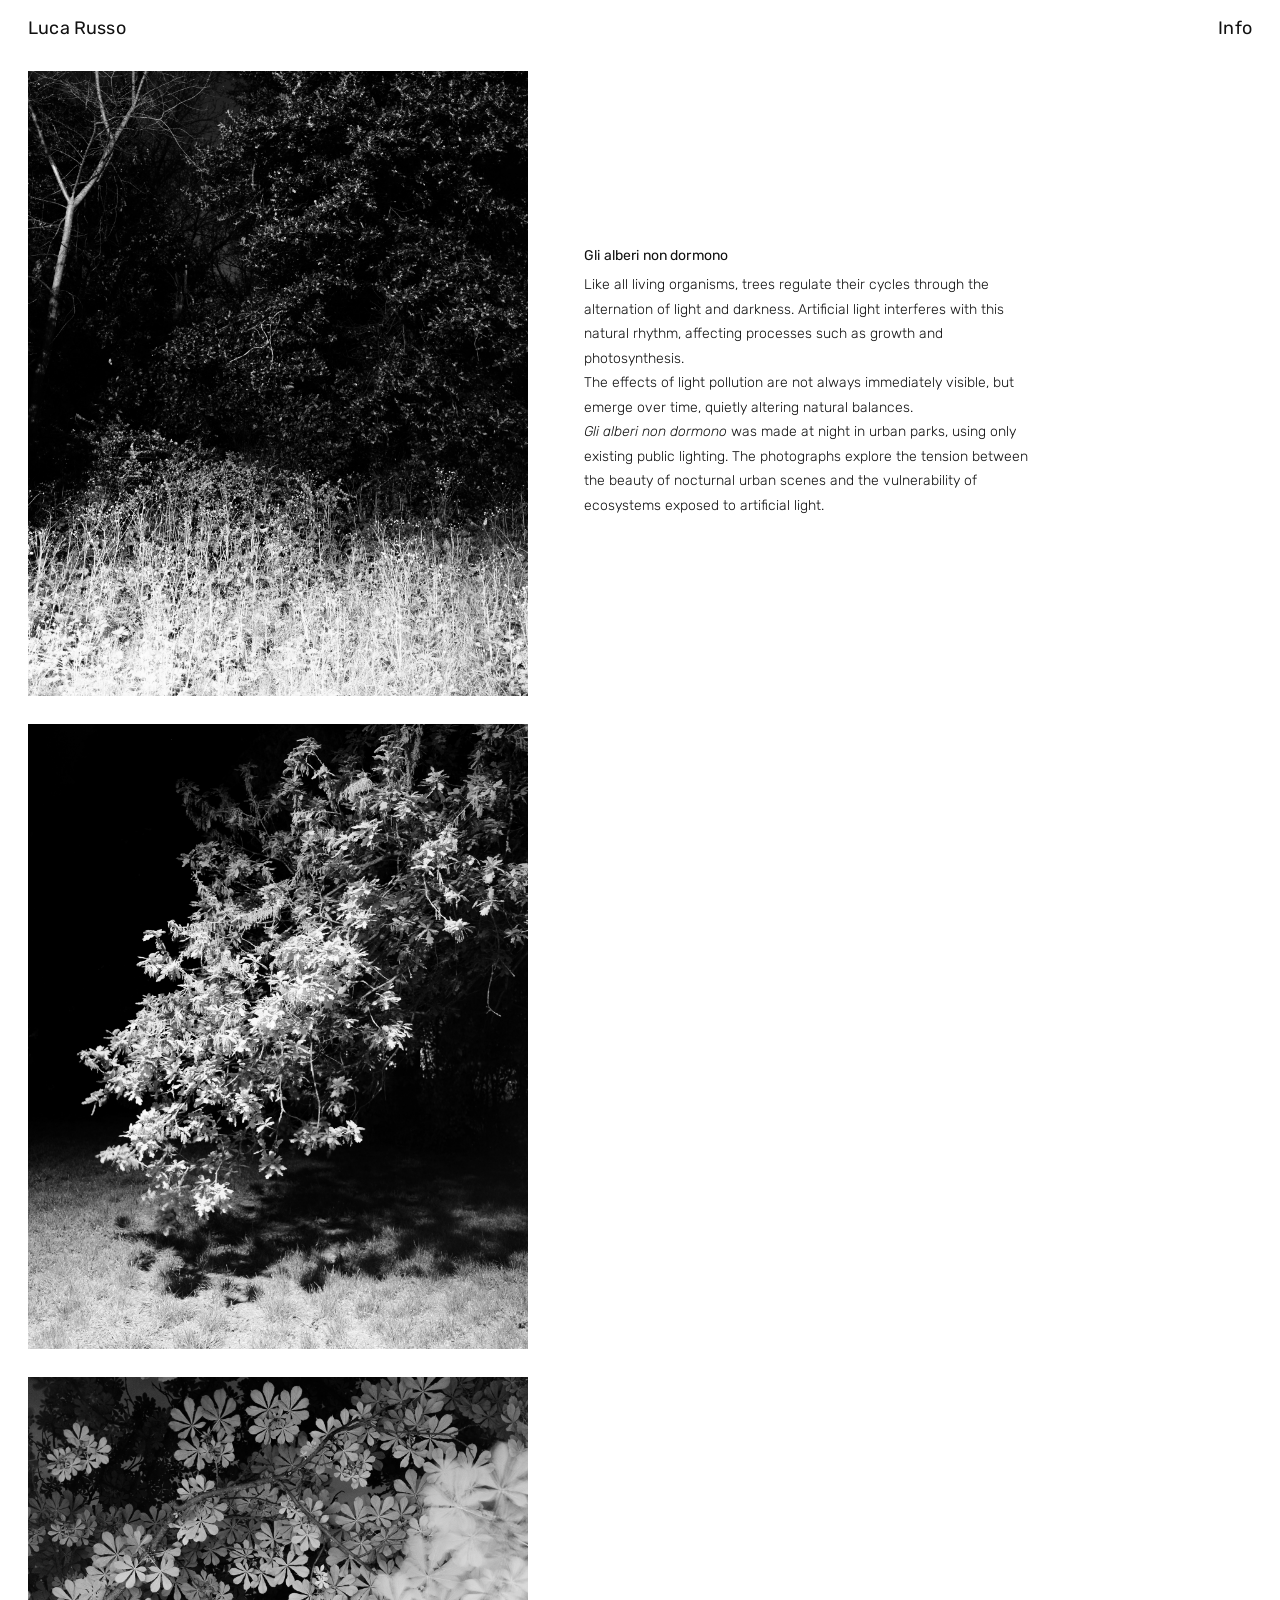
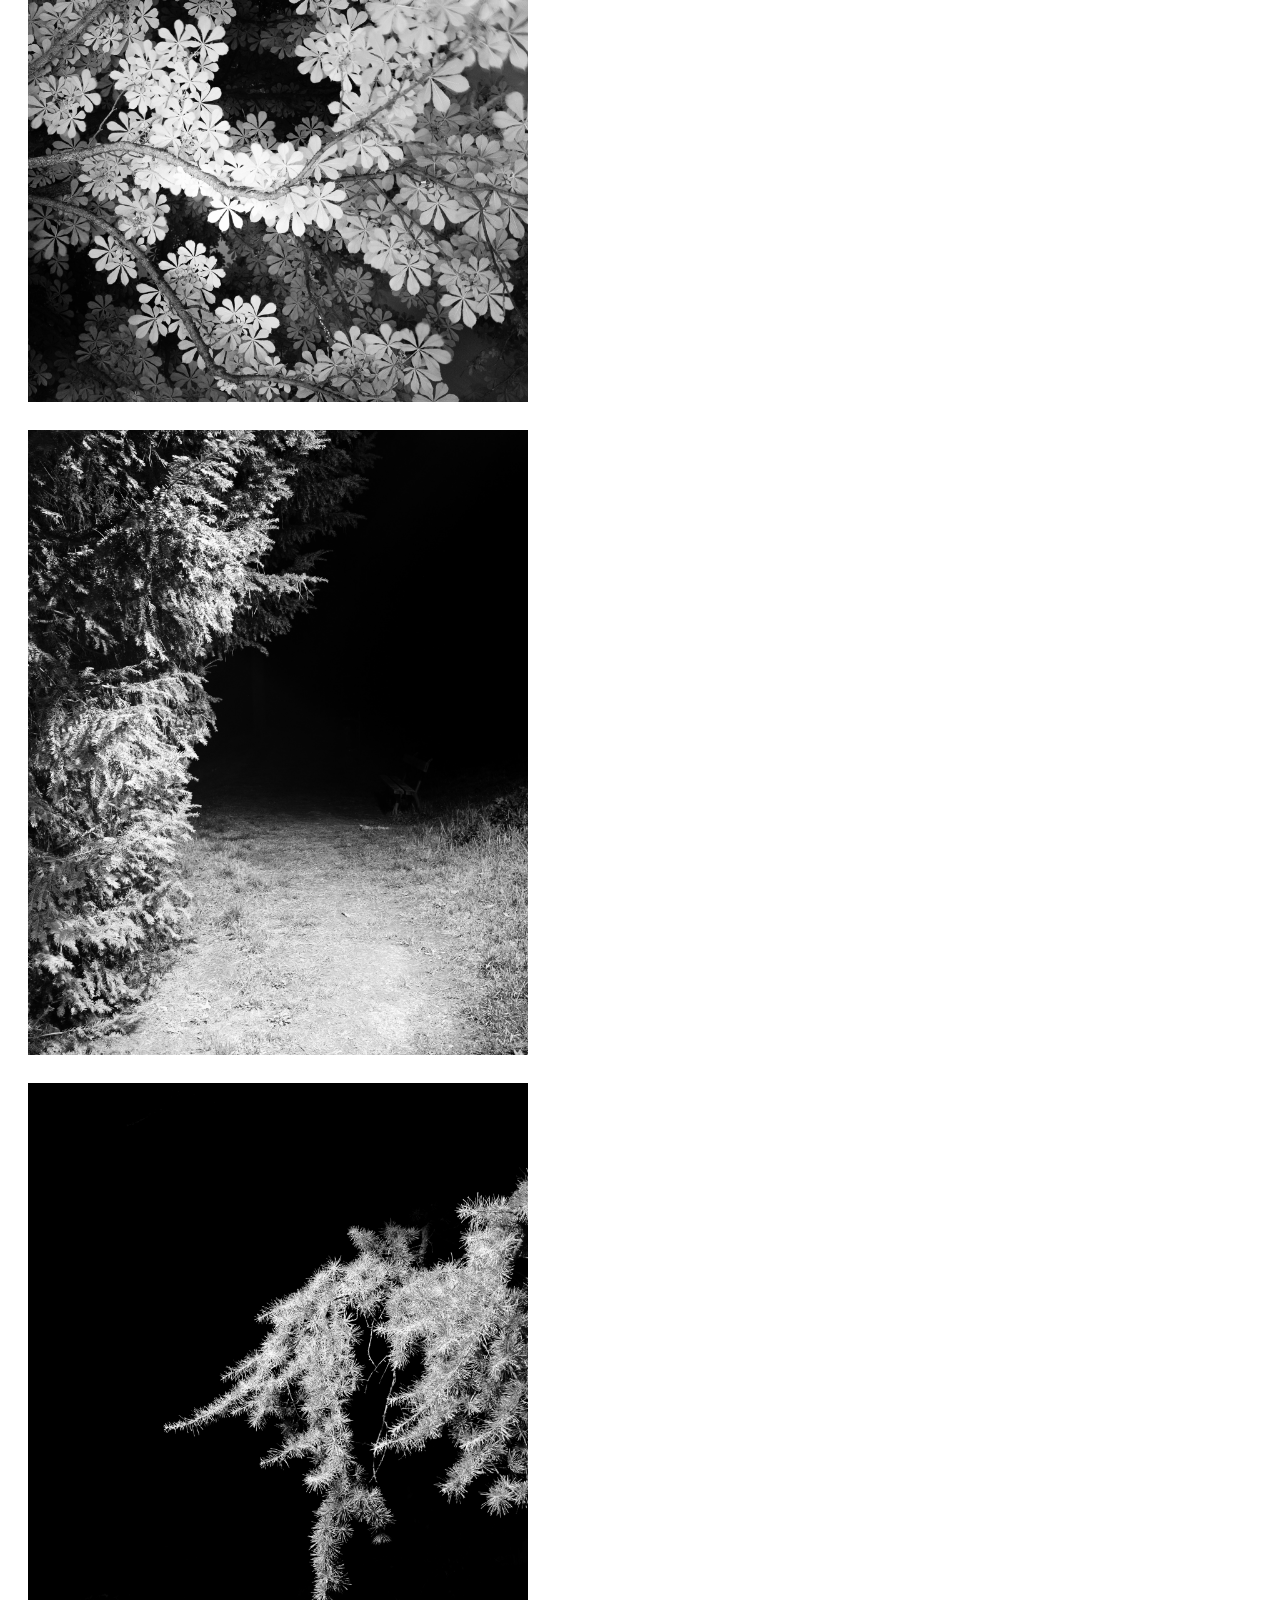
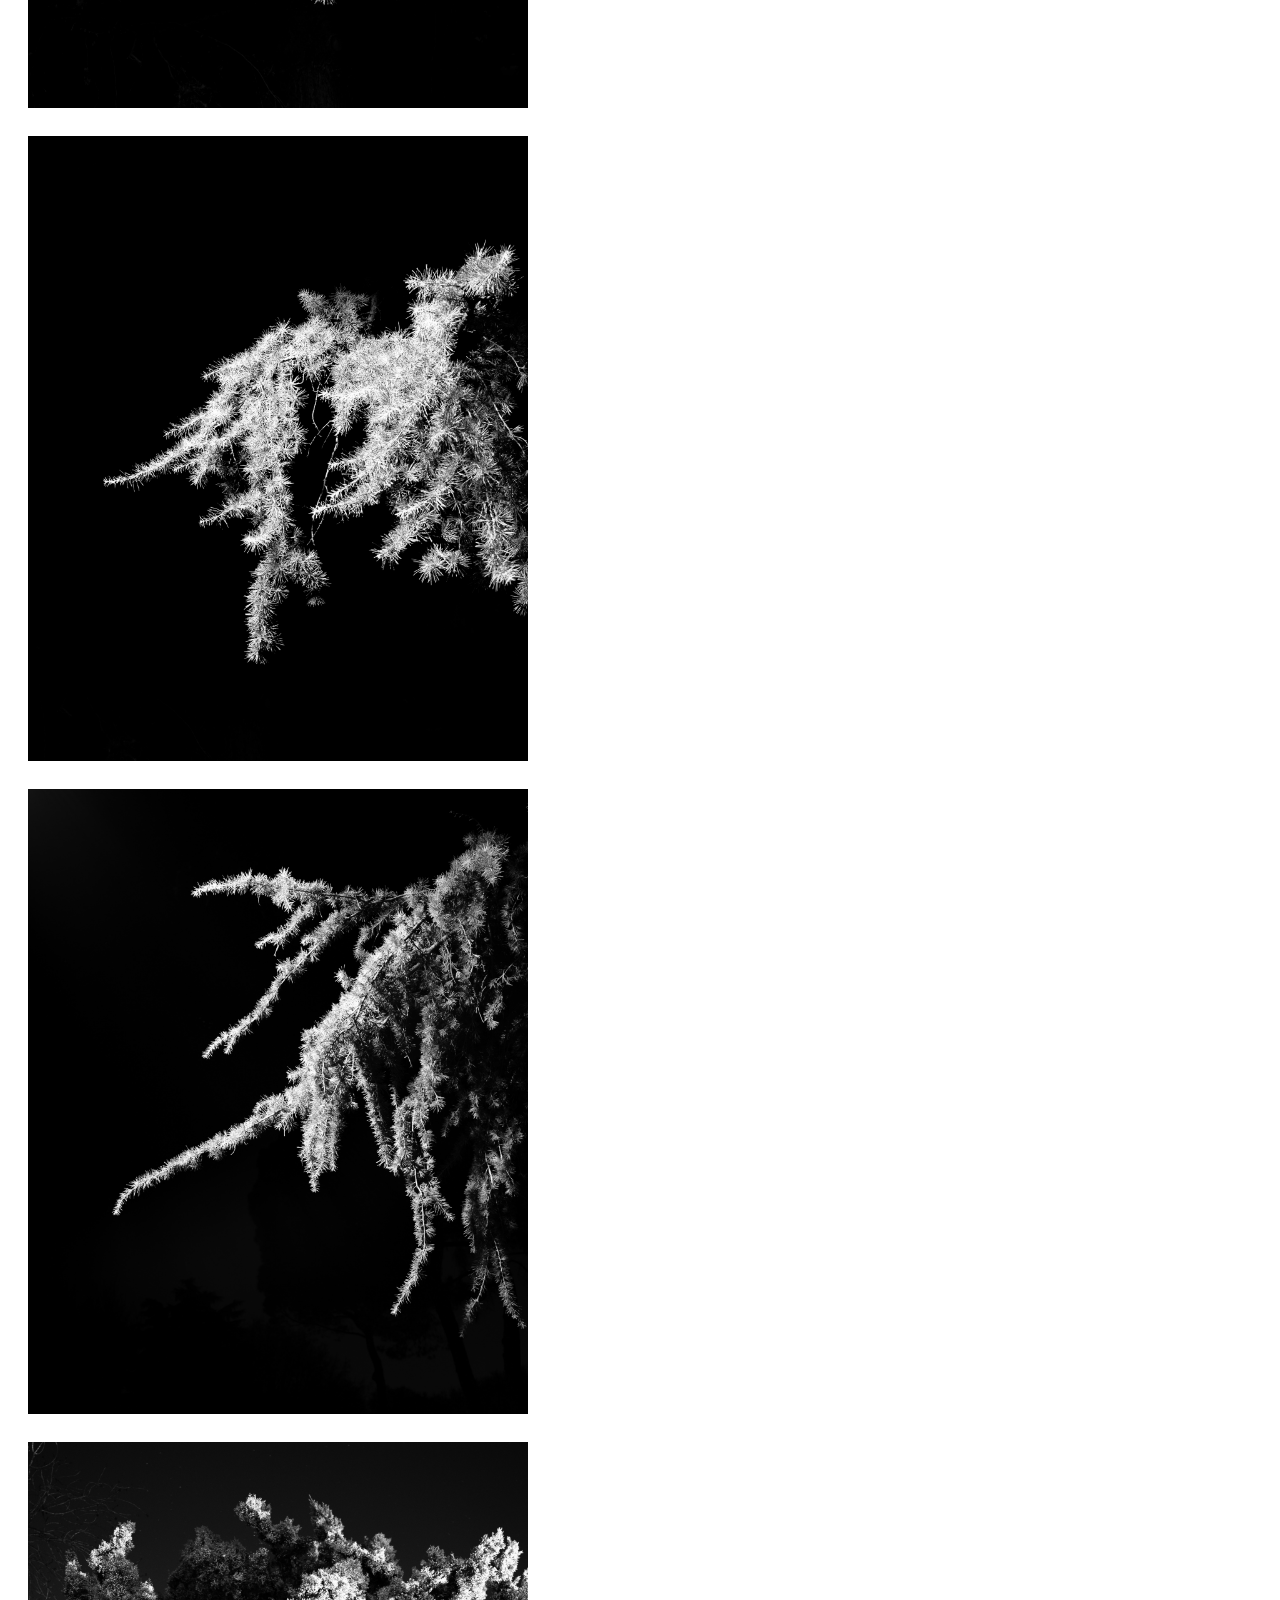
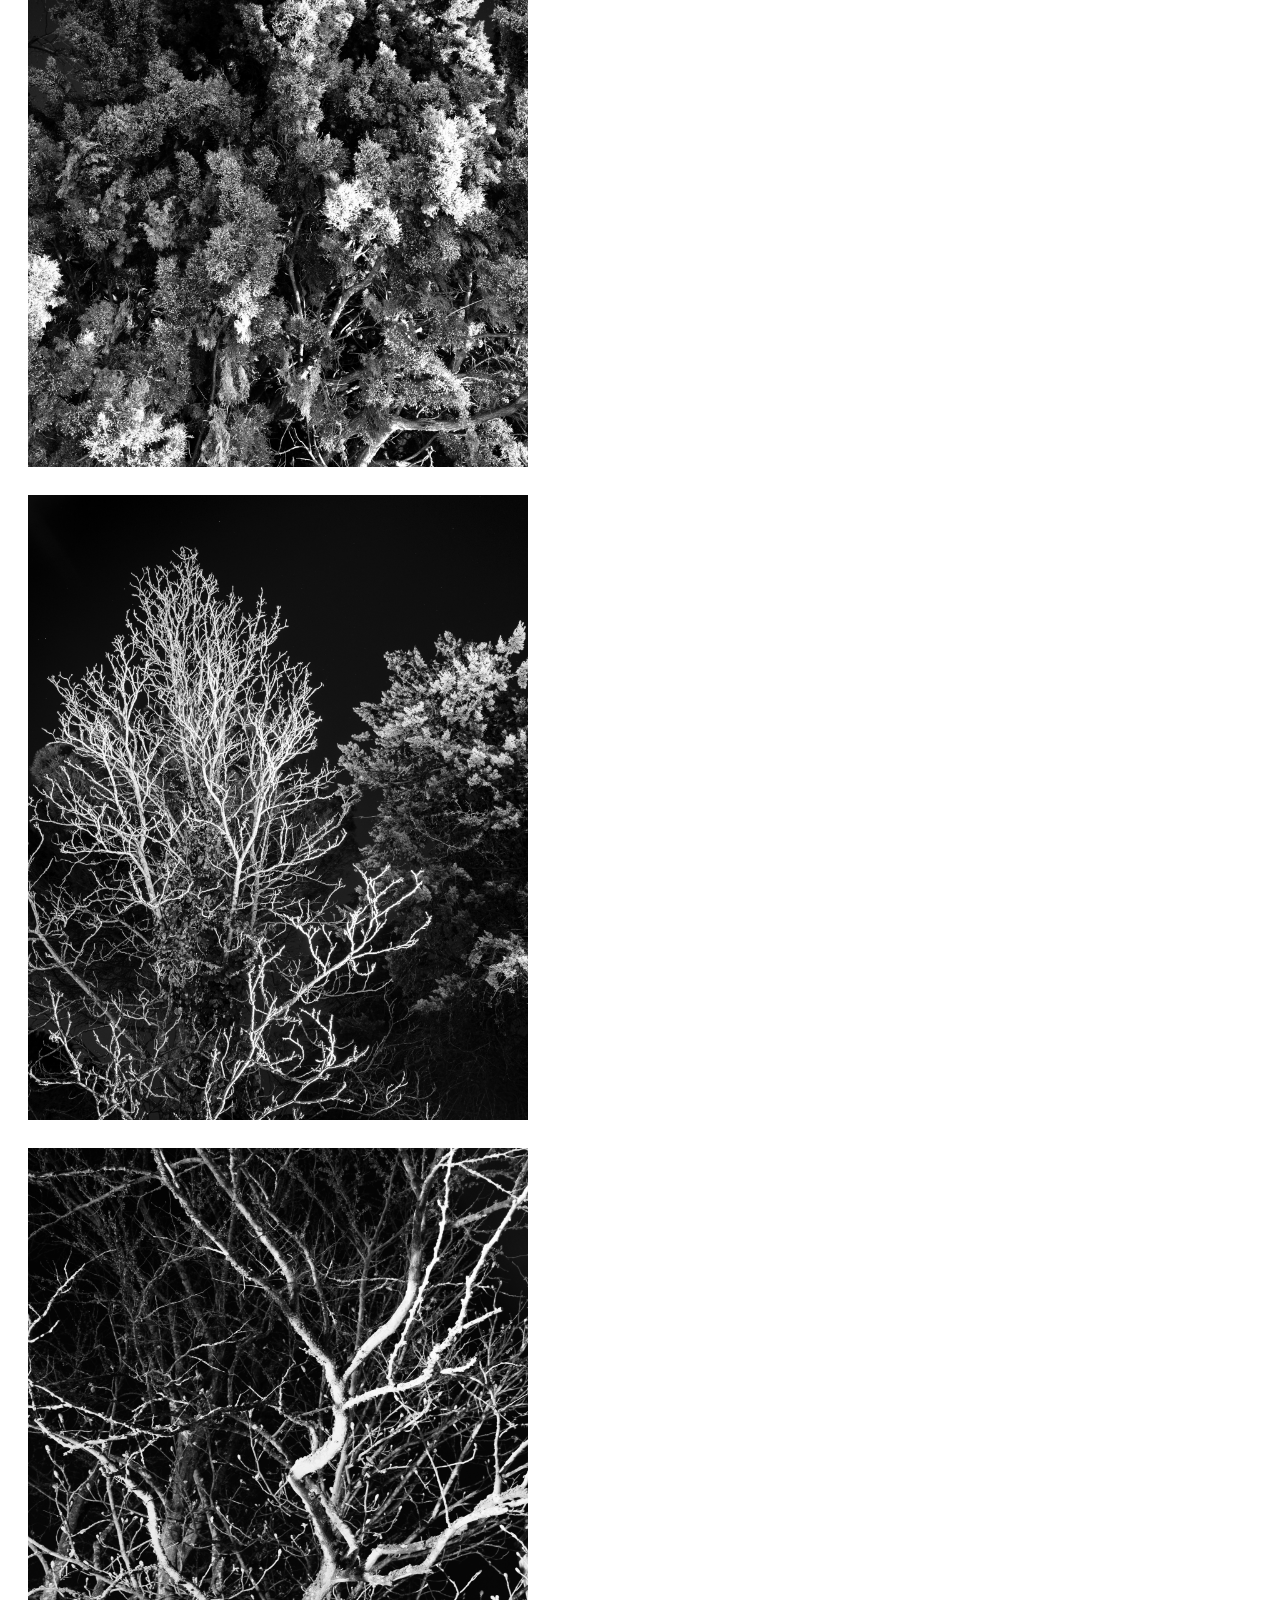
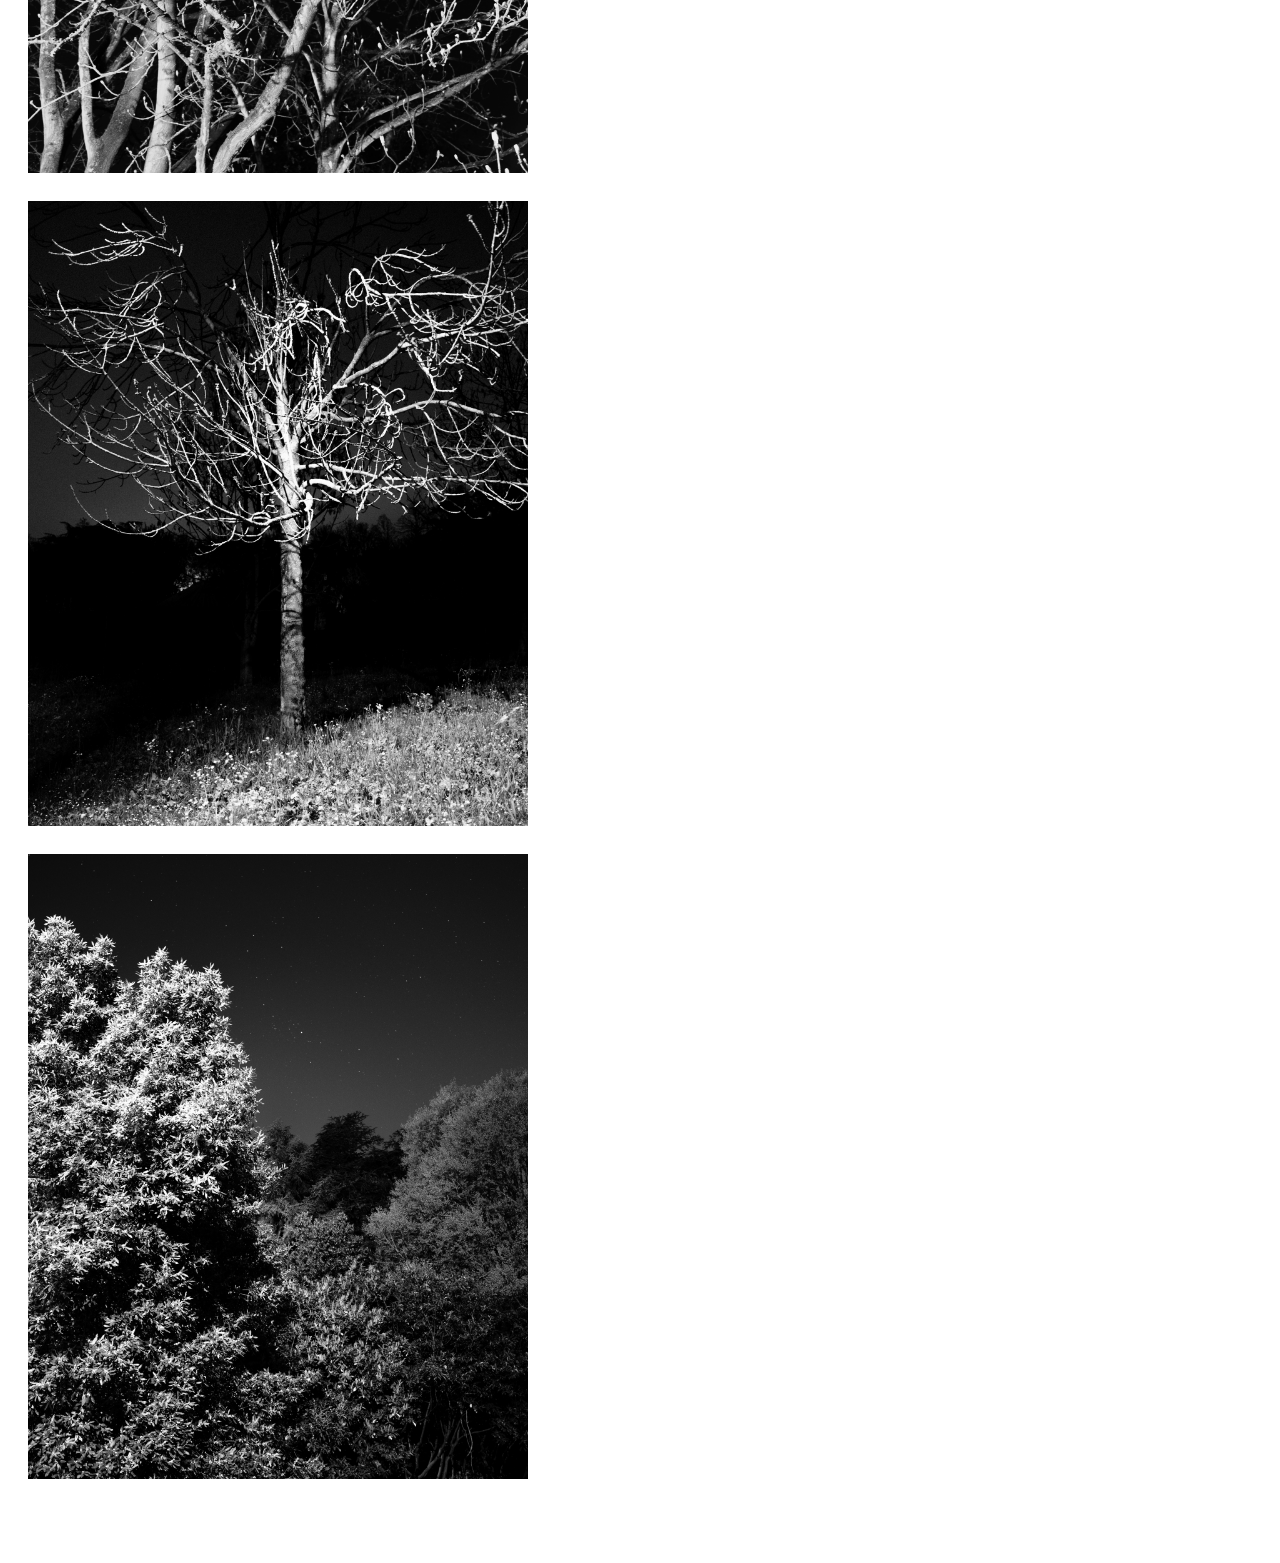
==== commit 03cc4f07: "Remove image viewer, fix mobile layout, clean up CSS and JS" ====
--- a/gli-alberi-non-dormono/index.html
+++ b/gli-alberi-non-dormono/index.html
@@ -20,7 +20,6 @@
   <main>
     <div class="project-grid">
 
-      <!-- Row 1: photo + text -->
       <div class="project-grid__cell">
         <img src="../images/gli-alberi-non-dormono/DSCF0339.jpg" alt="" />
       </div>
@@ -46,13 +45,15 @@
       </div>
       <div class="project-grid__cell"></div>
 
-      <!-- Home pair: same row -->
       <div class="project-grid__cell">
         <img src="../images/gli-alberi-non-dormono/DSCF0278.jpg" alt="" loading="lazy" />
       </div>
+      <div class="project-grid__cell"></div>
+
       <div class="project-grid__cell">
         <img src="../images/gli-alberi-non-dormono/DSCF0273.jpg" alt="" loading="lazy" />
       </div>
+      <div class="project-grid__cell"></div>
 
       <div class="project-grid__cell">
         <img src="../images/gli-alberi-non-dormono/DSCF0269.jpg" alt="" loading="lazy" />
@@ -89,14 +90,6 @@
 
   <footer></footer>
 
-  <div class="viewer" id="viewer">
-    <button class="viewer__close" id="viewer-close">Close</button>
-    <div class="viewer__img-wrap">
-      <img id="viewer-img" src="" alt="" />
-    </div>
-  </div>
-
   <script src="../scripts/fadein.js" defer></script>
-  <script src="../scripts/viewer.js" defer></script>
 </body>
 </html>
--- a/style.css
+++ b/style.css
@@ -139,10 +139,10 @@
   height:    500px;
   width:     auto;
   display:   block;
-  animation: fadeUp 0.5s ease forwards;
-}
-
-@keyframes fadeUp {
+  animation: fadeIn 0.8s cubic-bezier(0.4, 0, 0.2, 1) forwards;
+}
+
+@keyframes fadeIn {
   from { opacity: 0; }
   to   { opacity: 1; }
 }
@@ -198,7 +198,6 @@
   color:         var(--color-fg);
 }
 
-.project-grid__cell--text p:last-child { margin-bottom: 0; }
 .project-grid__cell--text em            { font-style: italic; }
 
 /* Photo grid */
@@ -219,64 +218,12 @@
   width:       500px;
   height:      auto;
   display:     block;
-  cursor:      zoom-in;
-  user-select: none;
   opacity:     0;
-  transform:   translateY(30px);
-  transition:  opacity 0.5s ease, transform 0.5s ease;
-}
-
-.project-grid__cell img.visible {
+  transition:  opacity 0.8s cubic-bezier(0.4, 0, 0.2, 1);
+}
+
+.project-grid__cell img.is-visible {
   opacity:   1;
-  transform: translateY(0);
-}
-
-/* ═══════════════════════════════════════════════════════
-   VIEWER
-   ═══════════════════════════════════════════════════════ */
-
-.viewer {
-  position:        fixed;
-  inset:           0;
-  background:      var(--color-bg);
-  z-index:         200;
-  display:         flex;
-  align-items:     center;
-  justify-content: center;
-  opacity:         0;
-  pointer-events:  none;
-  transition:      opacity 0.3s ease;
-  user-select:     none;
-}
-
-.viewer.active {
-  opacity:        1;
-  pointer-events: auto;
-}
-
-.viewer__img-wrap img {
-  max-height:          calc(100vh - 80px);
-  max-width:           calc(100vw - 160px);
-  width:               auto;
-  height:              auto;
-  user-select:         none;
-  -webkit-user-drag:   none;
-  pointer-events:      none;
-}
-
-.viewer__close {
-  position:        fixed;
-  bottom:          var(--side-pad);
-  right:           var(--side-pad);
-  background:      none;
-  border:          none;
-  cursor:          pointer;
-  font-size:       var(--font-size);
-  font-weight:     400;
-  color:           var(--color-fg);
-  letter-spacing:  0.01em;
-  text-decoration: underline;
-  text-underline-offset: 3px;
 }
 
 /* ═══════════════════════════════════════════════════════
@@ -354,10 +301,51 @@
     padding:    0 var(--side-pad);
   }
 
+  .index-item {
+    flex-direction: column;
+    align-items:    flex-start;
+    gap:            0;
+  }
+
+  /* On mobile: secondary image goes below, primary col (image hidden, title visible) goes after */
+  .index-item > .index-item__img-wrap { order: 1; }
+  .index-item__col                    { order: 2; }
+
+  /* Hide the primary image, keep title visible */
+  .index-item__col .index-item__img-wrap { display: none; }
+
   .index-item__img-wrap img {
     width:  100%;
     height: auto;
   }
+
+  /* Project */
+  body.page-project main {
+    margin-top: 0;
+  }
+
+  .project-grid {
+    grid-template-columns: 1fr;
+    padding:               var(--side-pad);
+    gap:                   var(--side-pad);
+  }
+
+  .project-grid__cell {
+    justify-content: flex-start;
+  }
+
+  .project-grid__cell img {
+    width:  100%;
+    height: auto;
+  }
+
+  .project-grid__cell--text {
+    padding:        0;
+    padding-top:    16px;
+    padding-bottom: 16px;
+  }
+
+  .project-grid__cell:empty { display: none; }
 
   /* Info */
   body.page-info main {
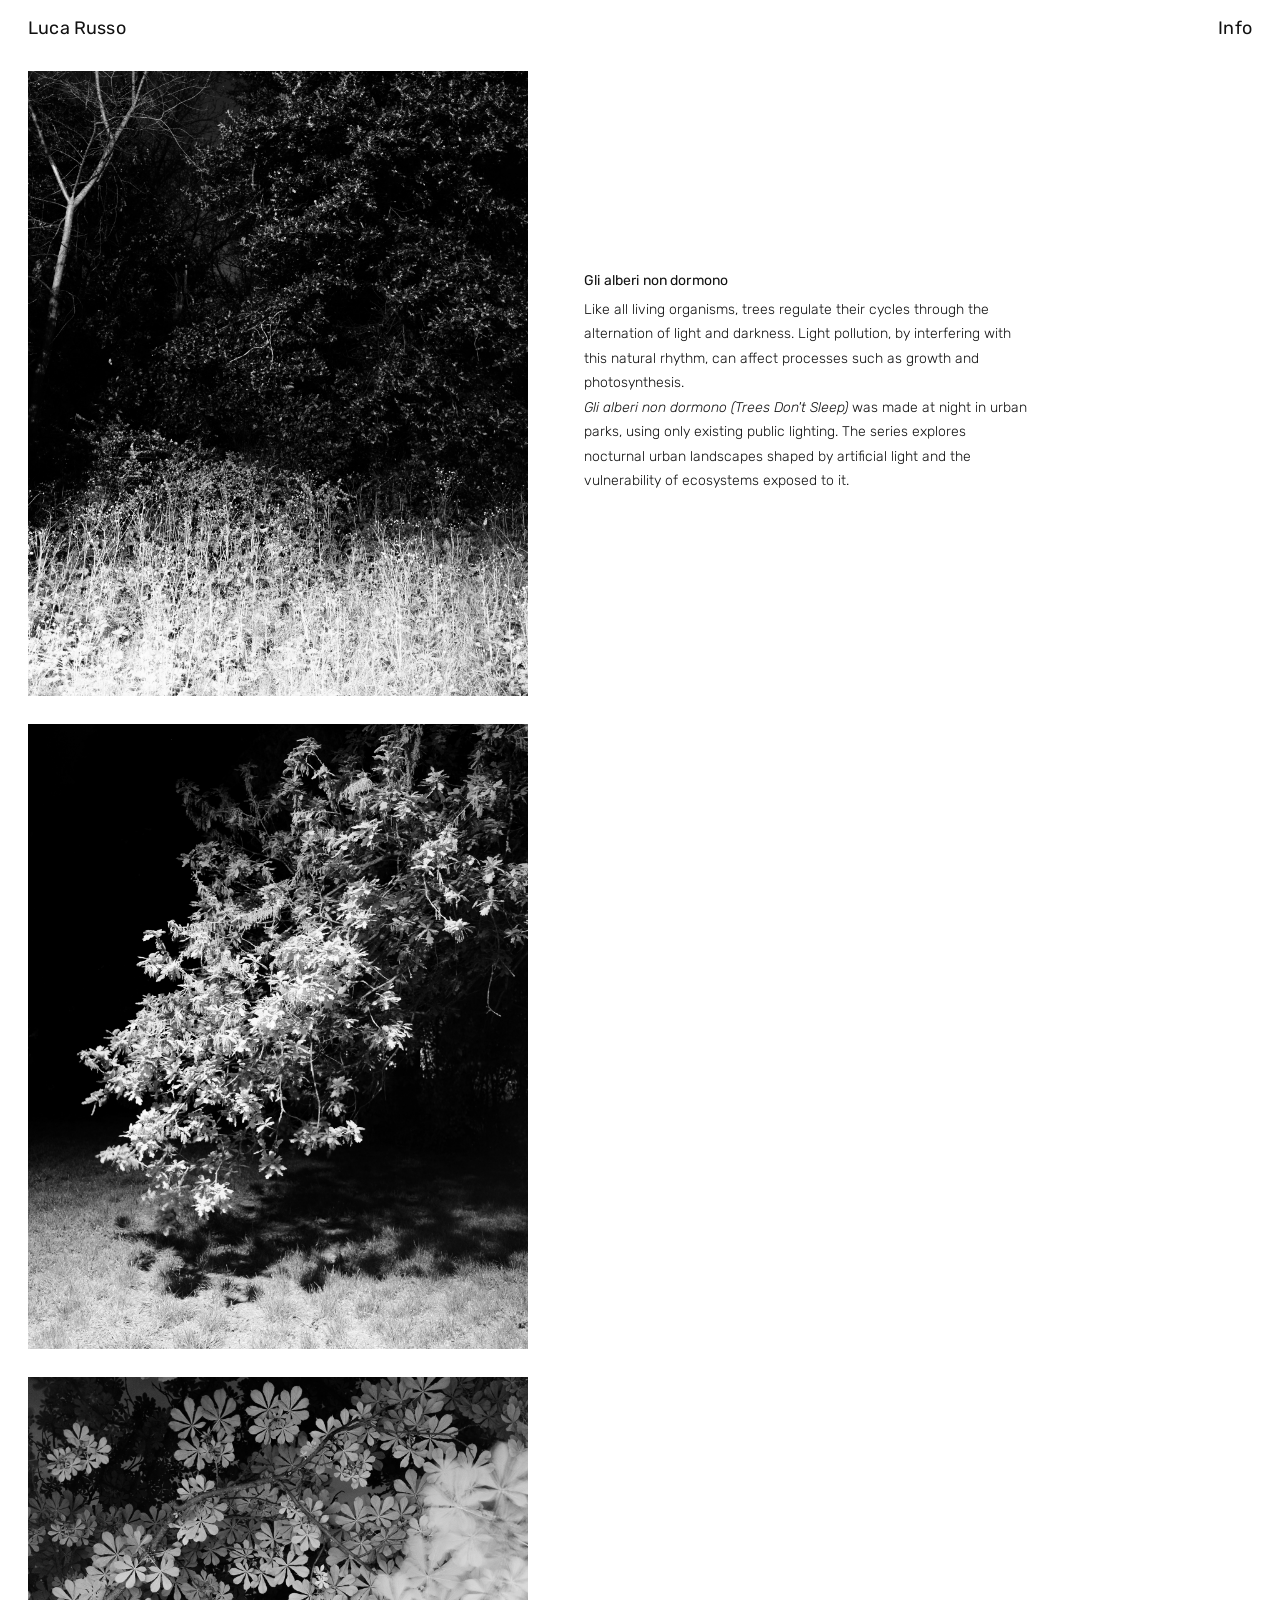
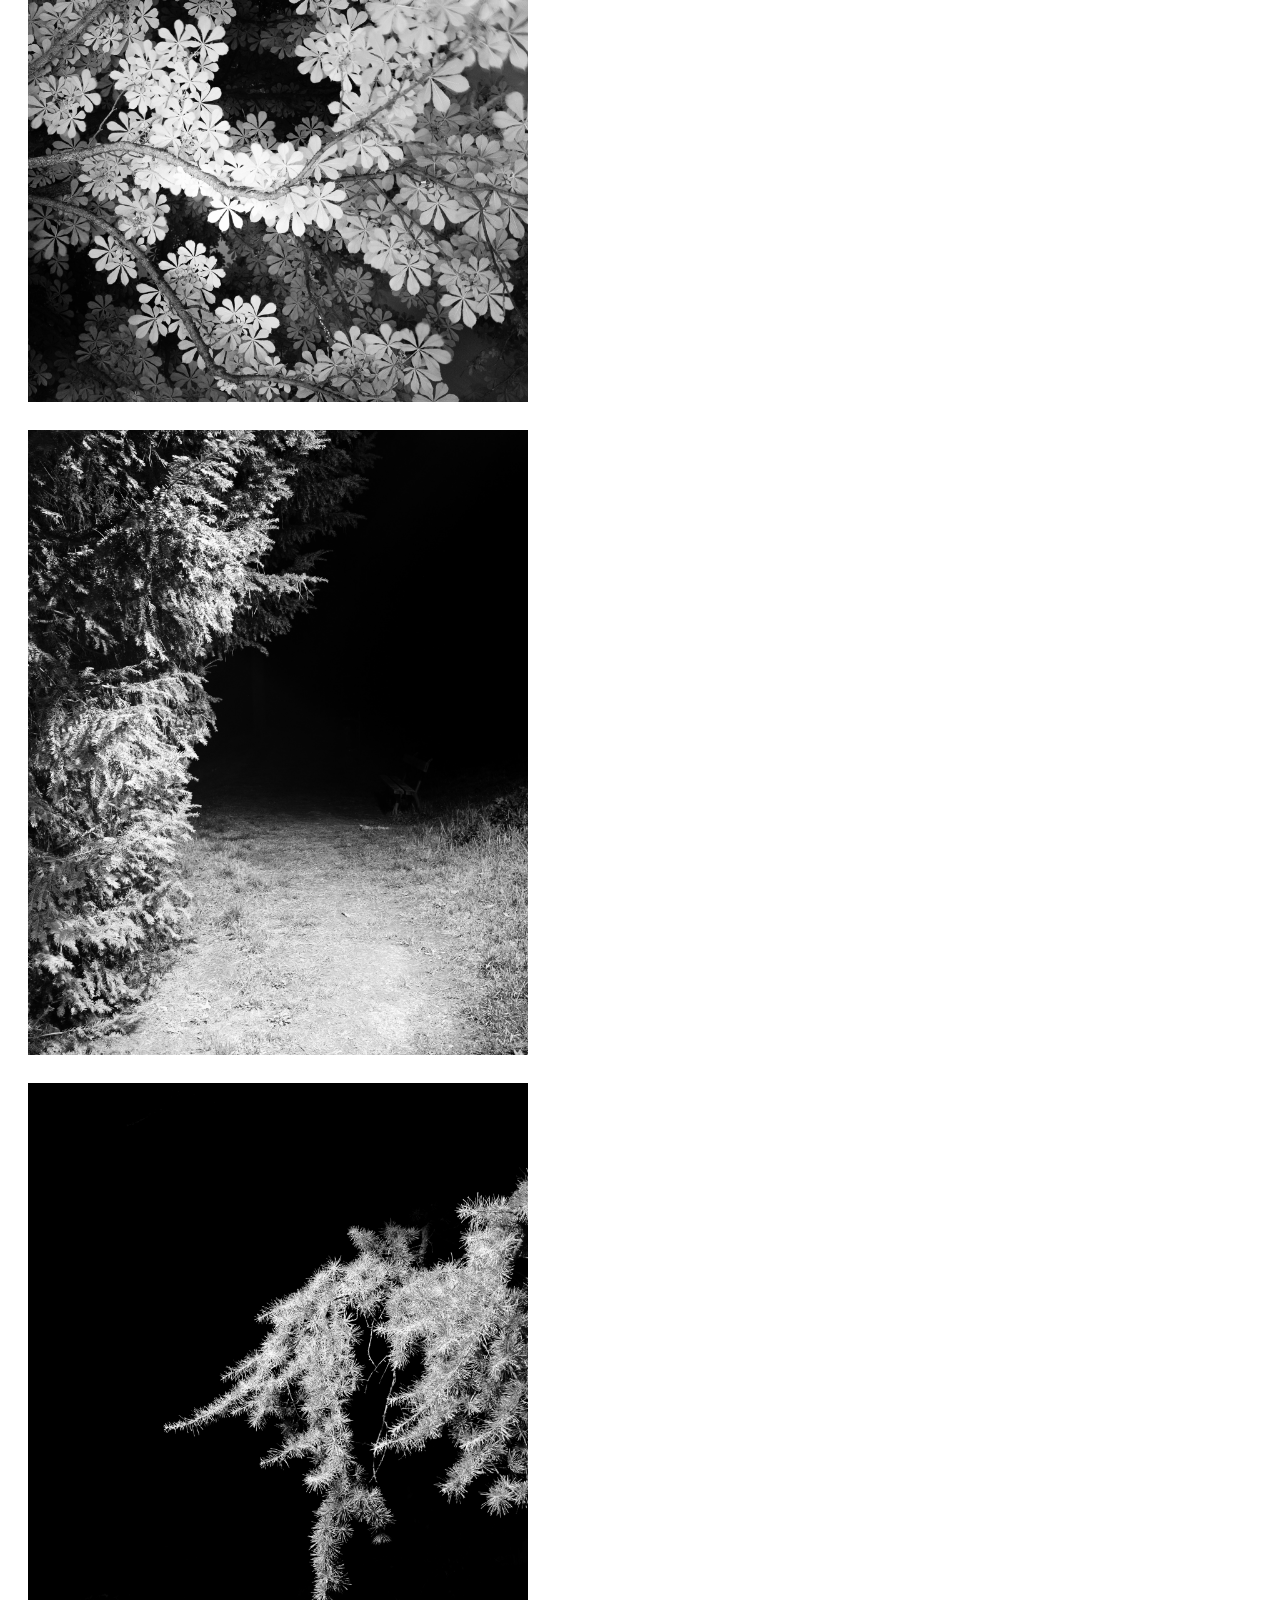
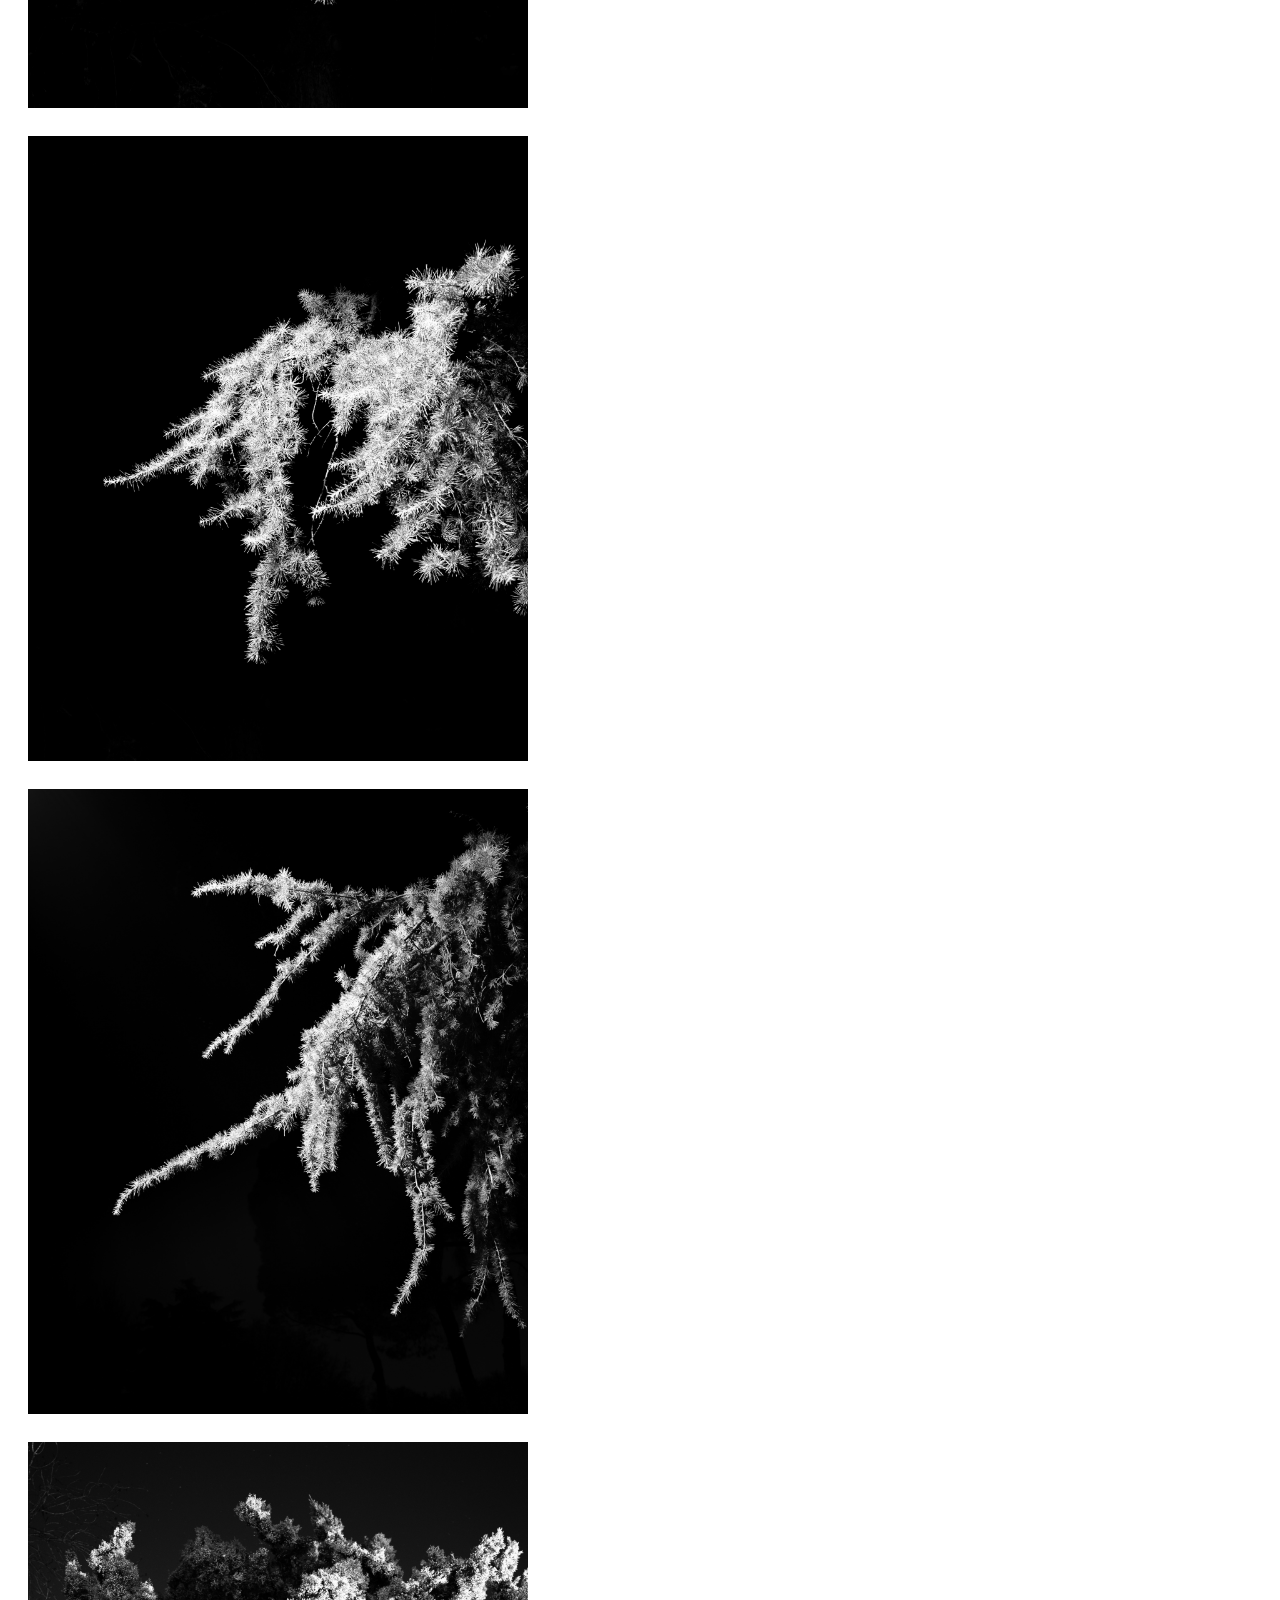
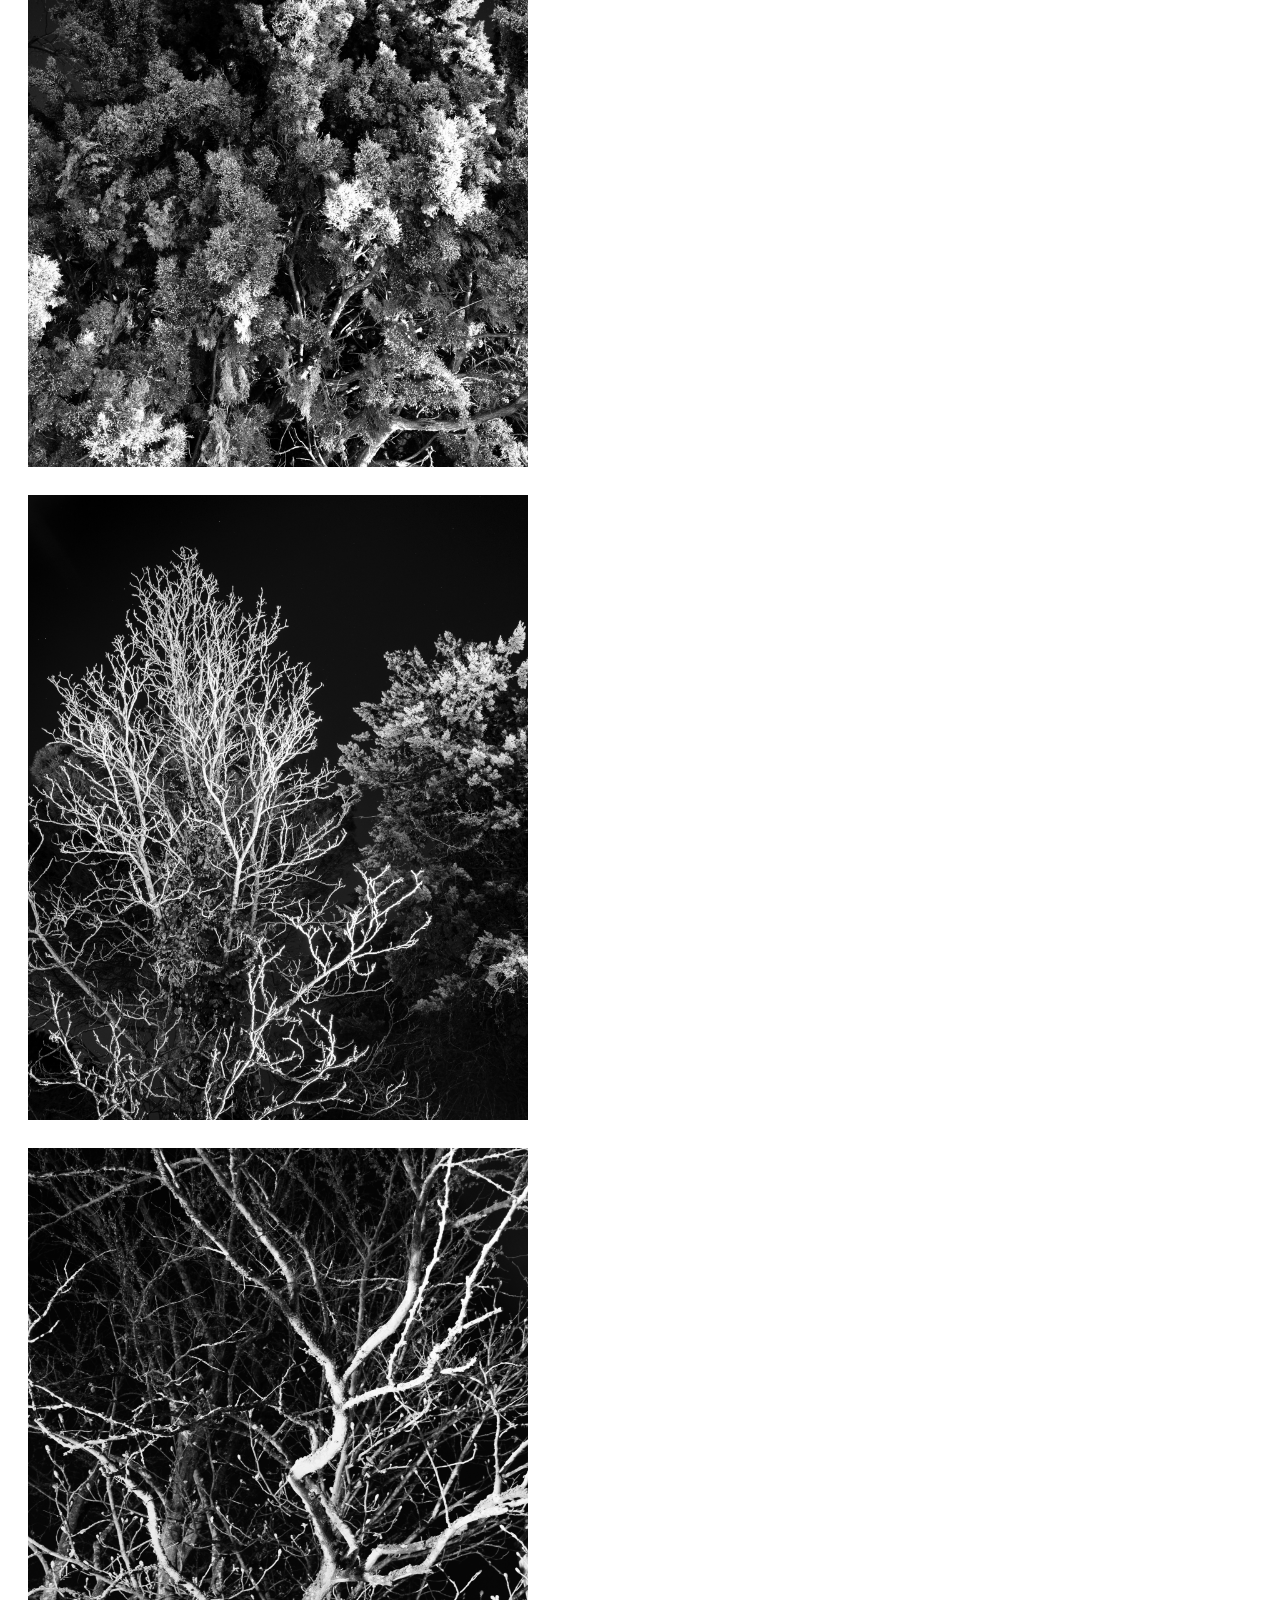
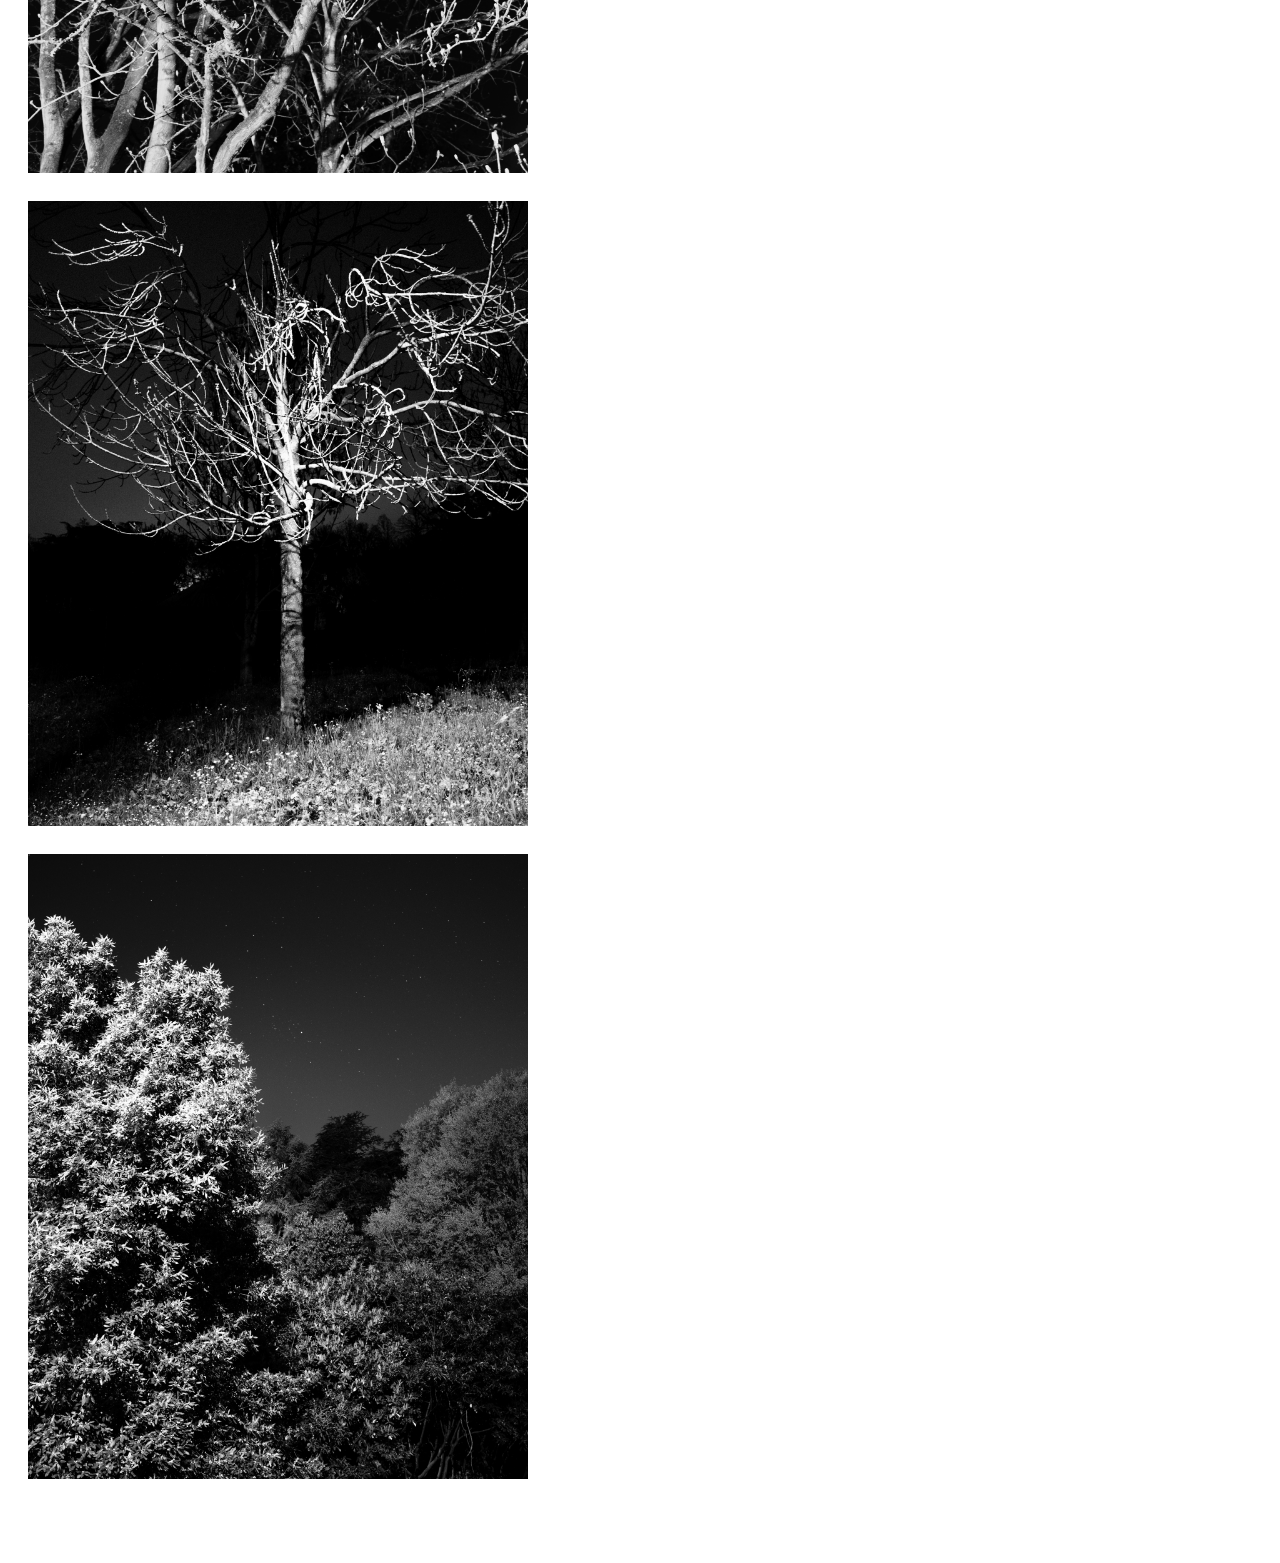
==== commit d175fa21: "Update project text" ====
--- a/gli-alberi-non-dormono/index.html
+++ b/gli-alberi-non-dormono/index.html
@@ -25,9 +25,7 @@
       </div>
       <div class="project-grid__cell project-grid__cell--text">
         <h1 class="project-title">Gli alberi non dormono</h1>
-        <p>Like all living organisms, trees regulate their cycles through the alternation of light and darkness. Artificial light interferes with this natural rhythm, affecting processes such as growth and photosynthesis.</p>
-        <p>The effects of light pollution are not always immediately visible, but emerge over time, quietly altering natural balances.</p>
-        <p><em>Gli alberi non dormono</em> was made at night in urban parks, using only existing public lighting. The photographs explore the tension between the beauty of nocturnal urban scenes and the vulnerability of ecosystems exposed to artificial light.</p>
+        <p>Like all living organisms, trees regulate their cycles through the alternation of light and darkness. Light pollution, by interfering with this natural rhythm, can affect processes such as growth and photosynthesis.<br><em>Gli alberi non dormono</em> <em>(Trees Don't Sleep)</em> was made at night in urban parks, using only existing public lighting. The series explores nocturnal urban landscapes shaped by artificial light and the vulnerability of ecosystems exposed to it.</p>
       </div>
 
       <div class="project-grid__cell">
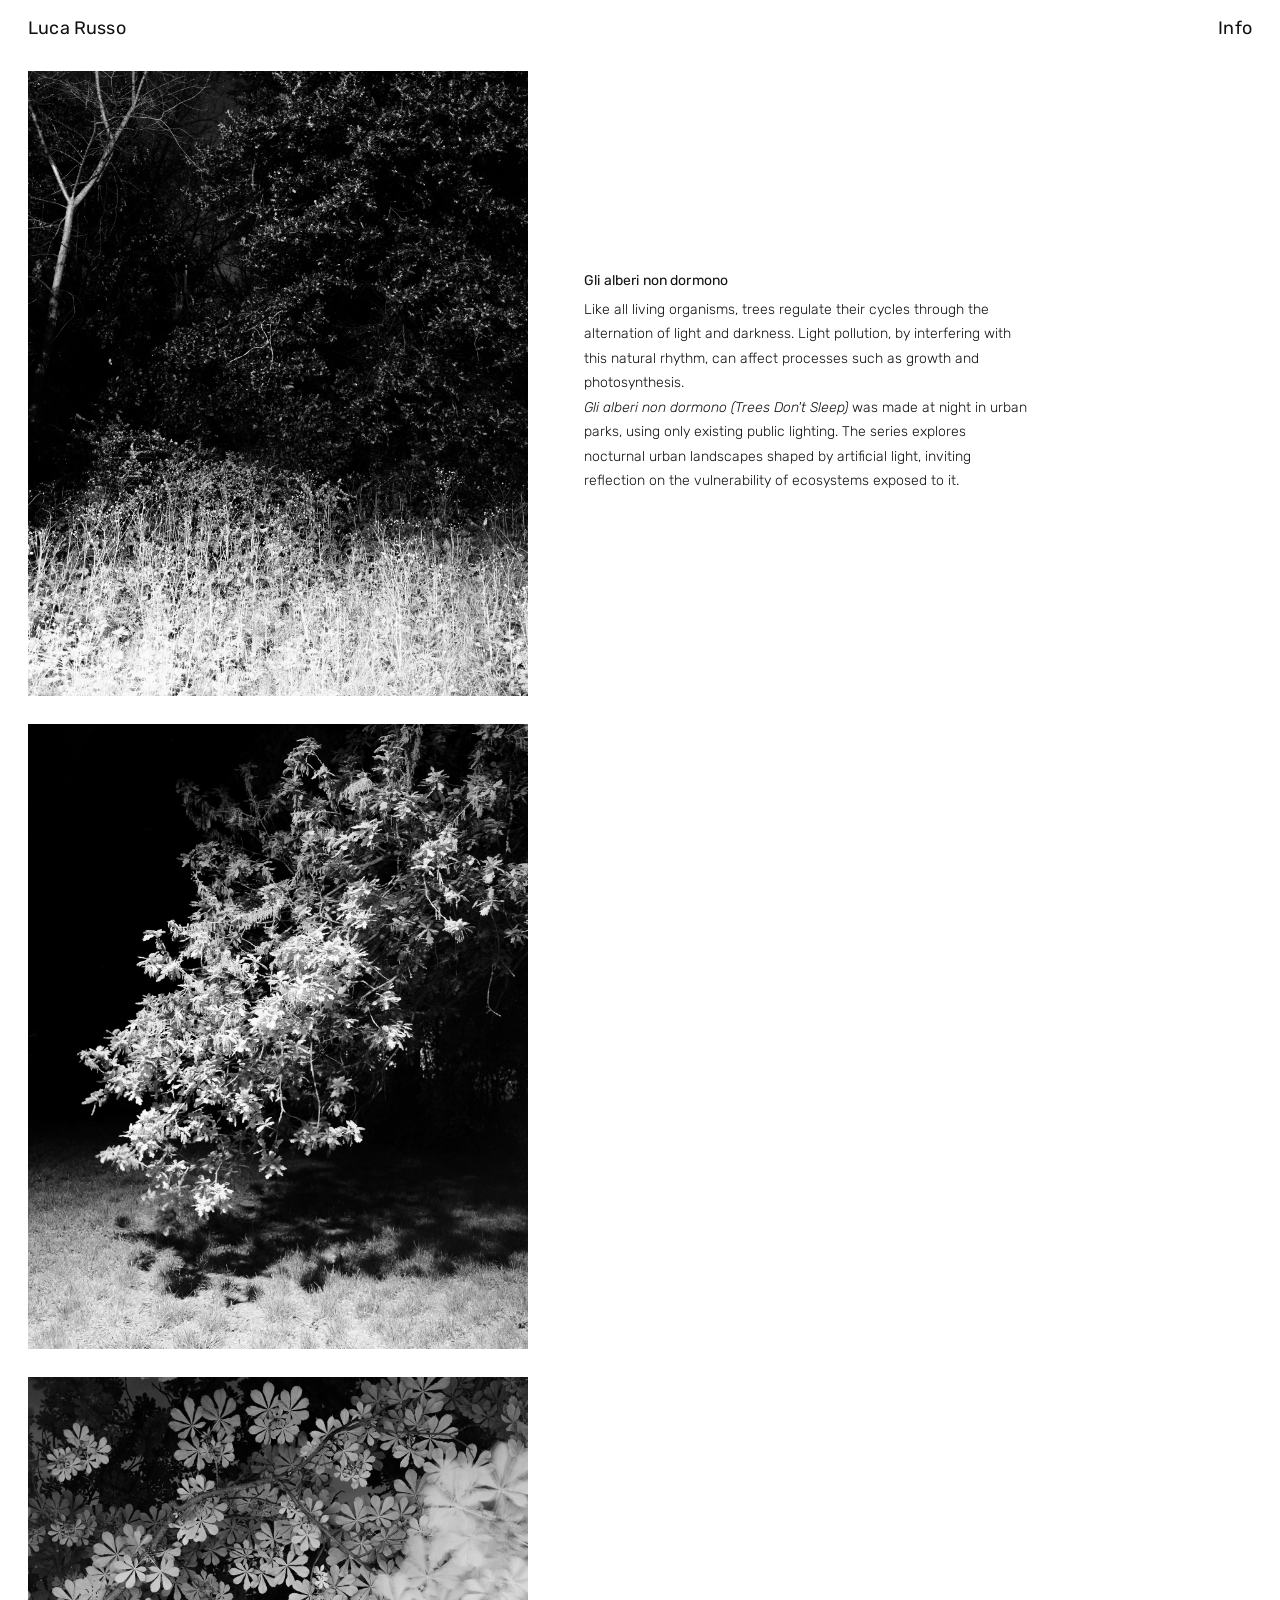
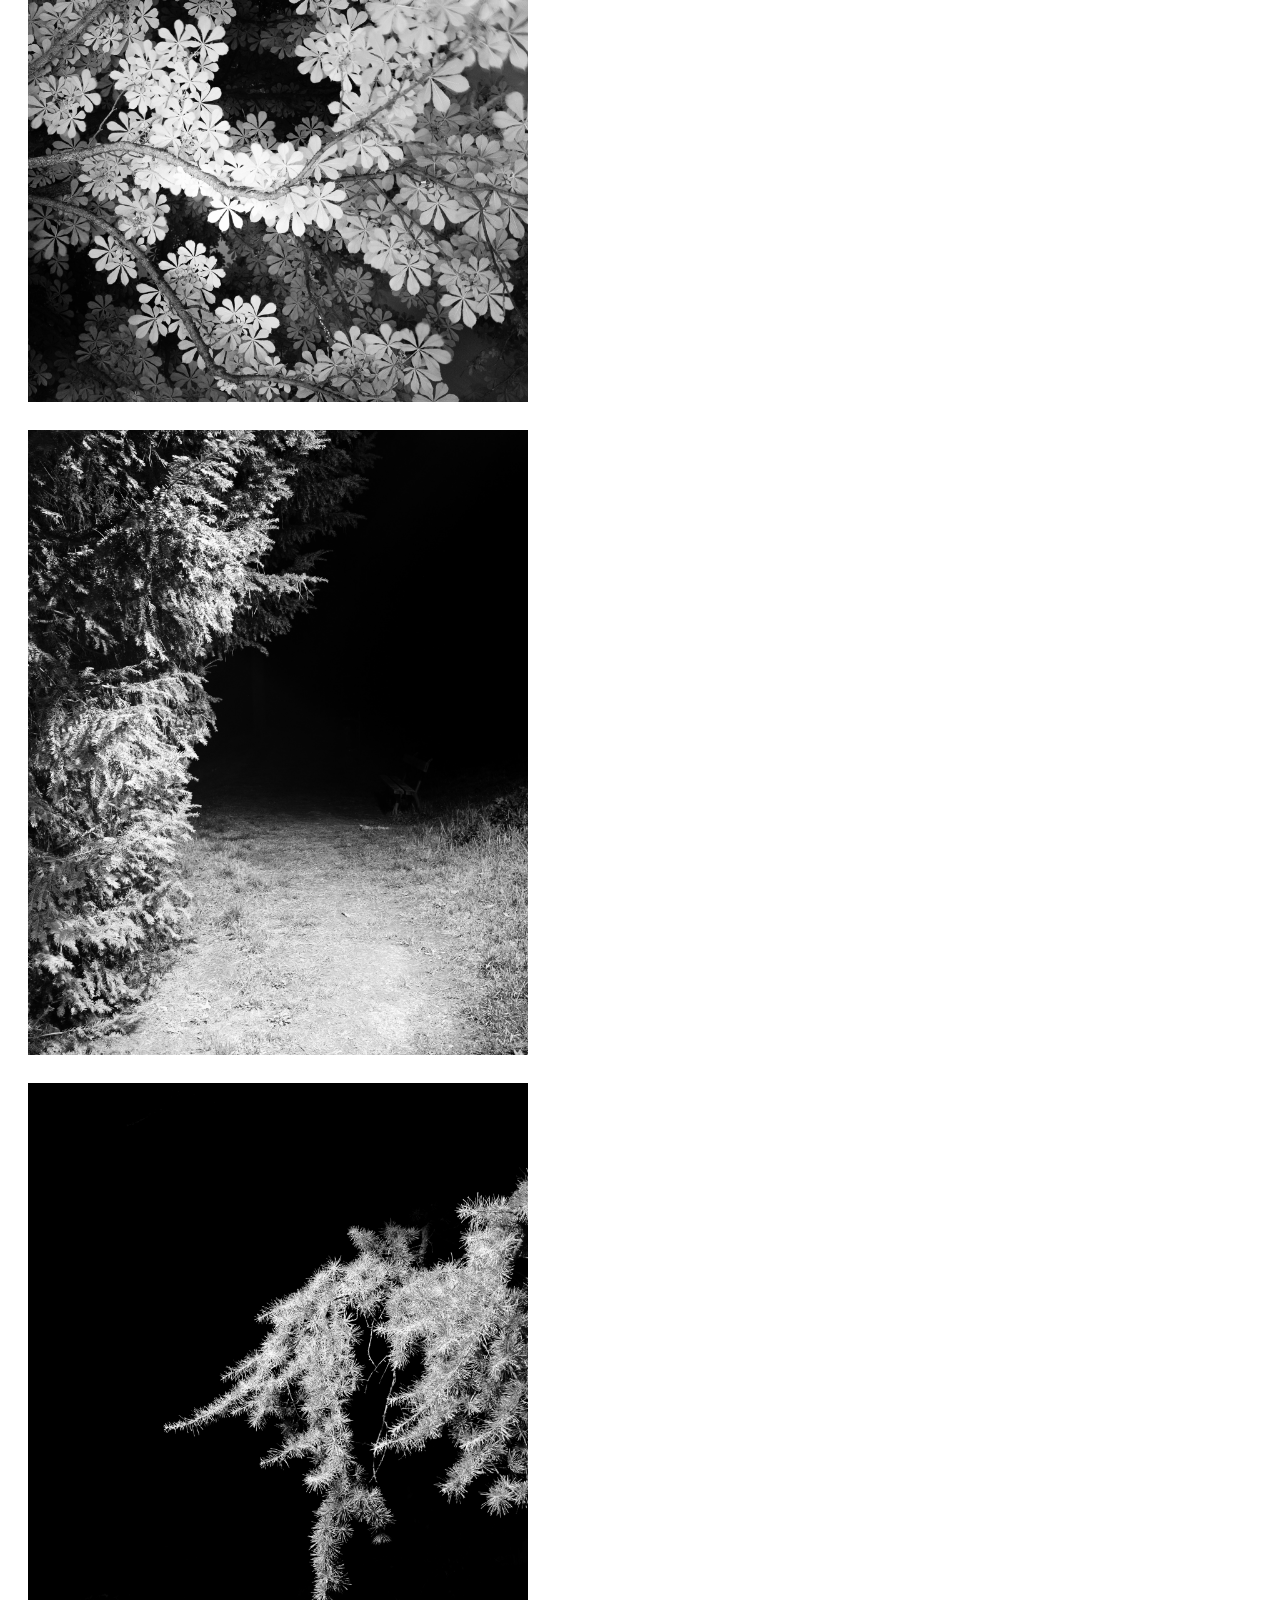
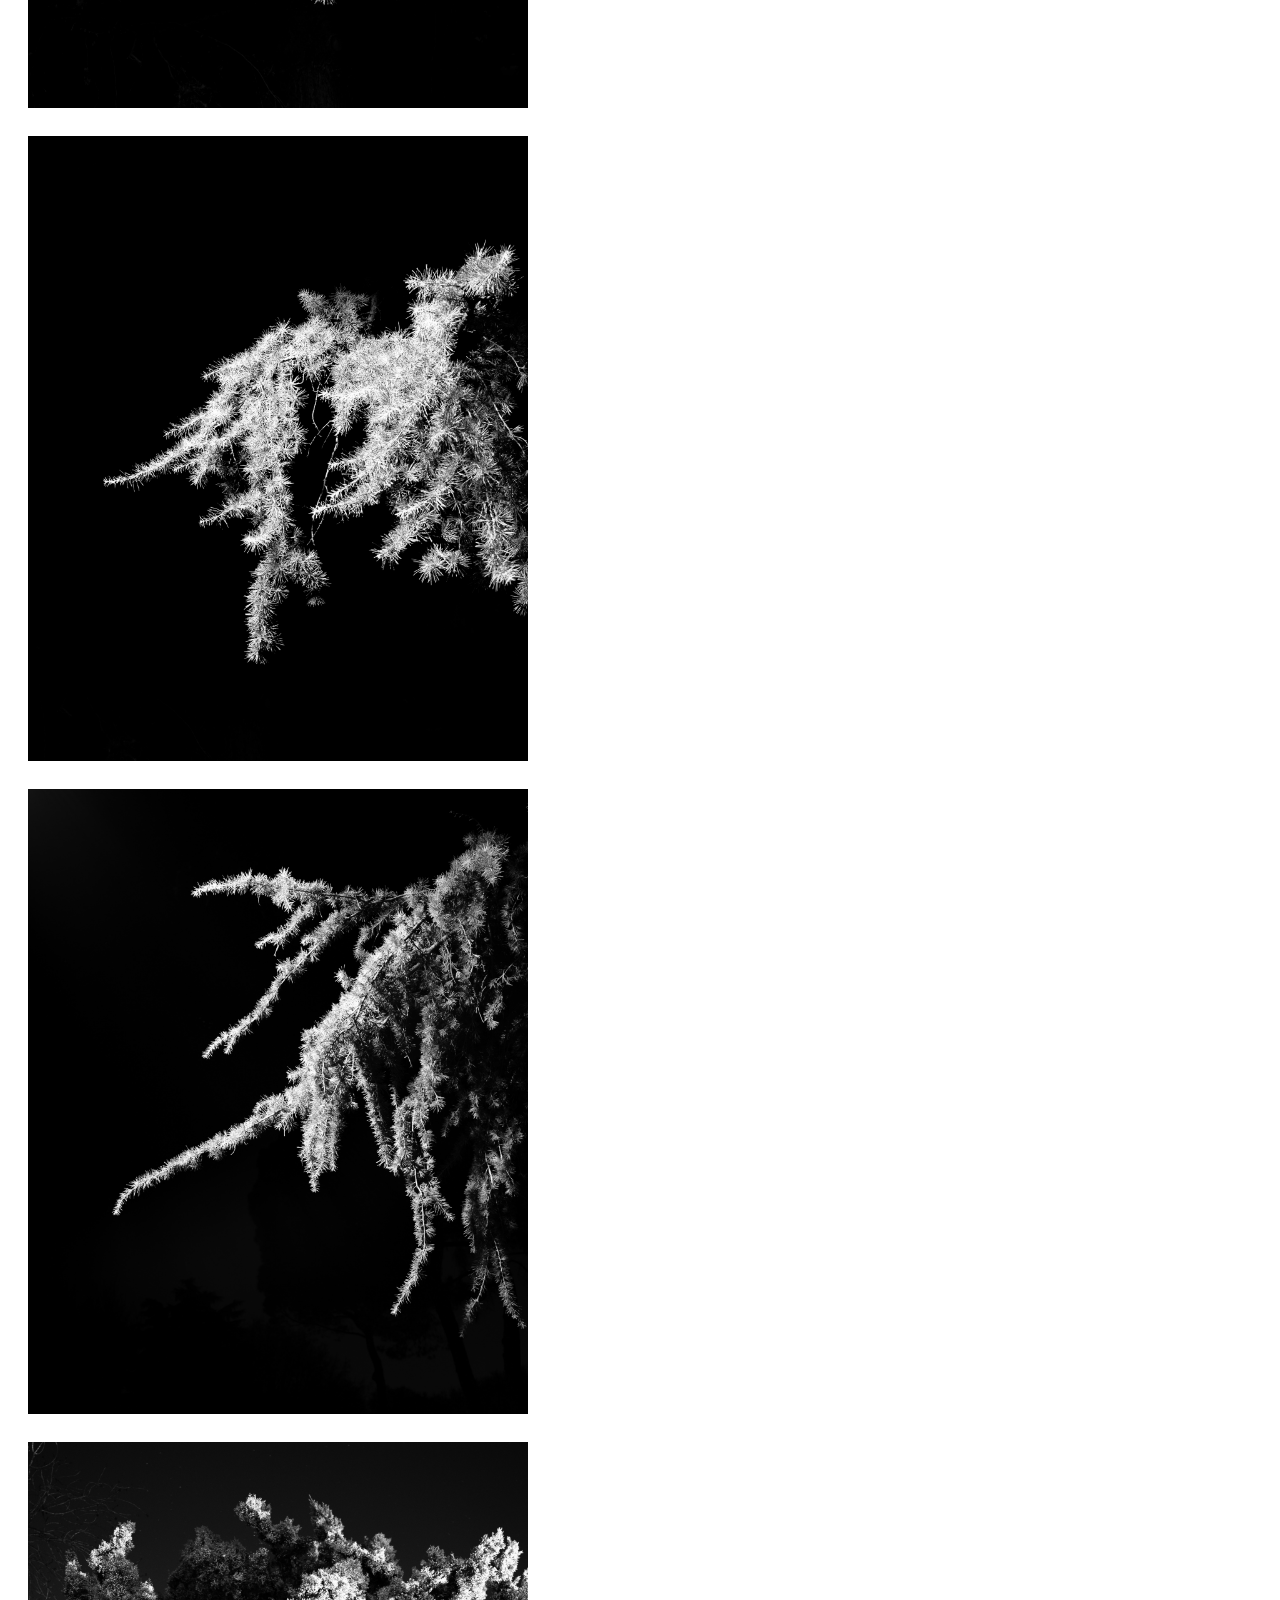
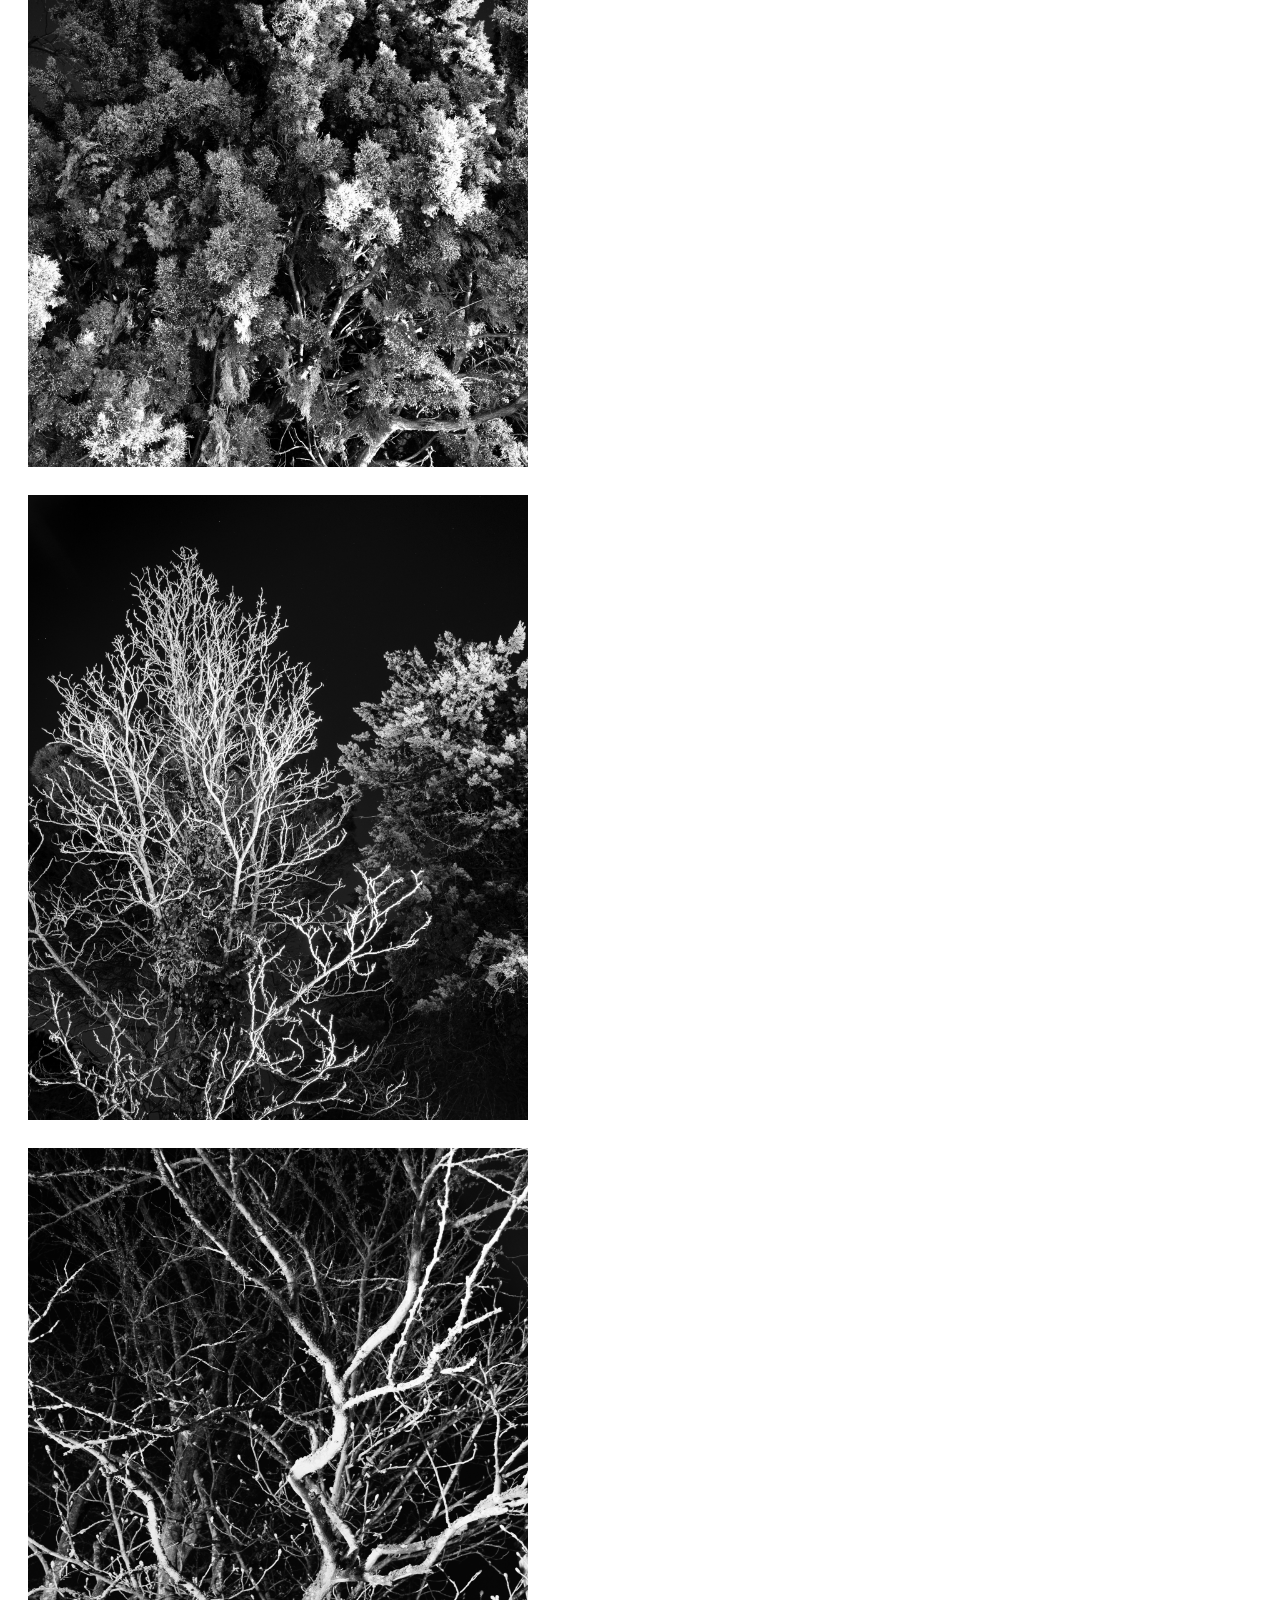
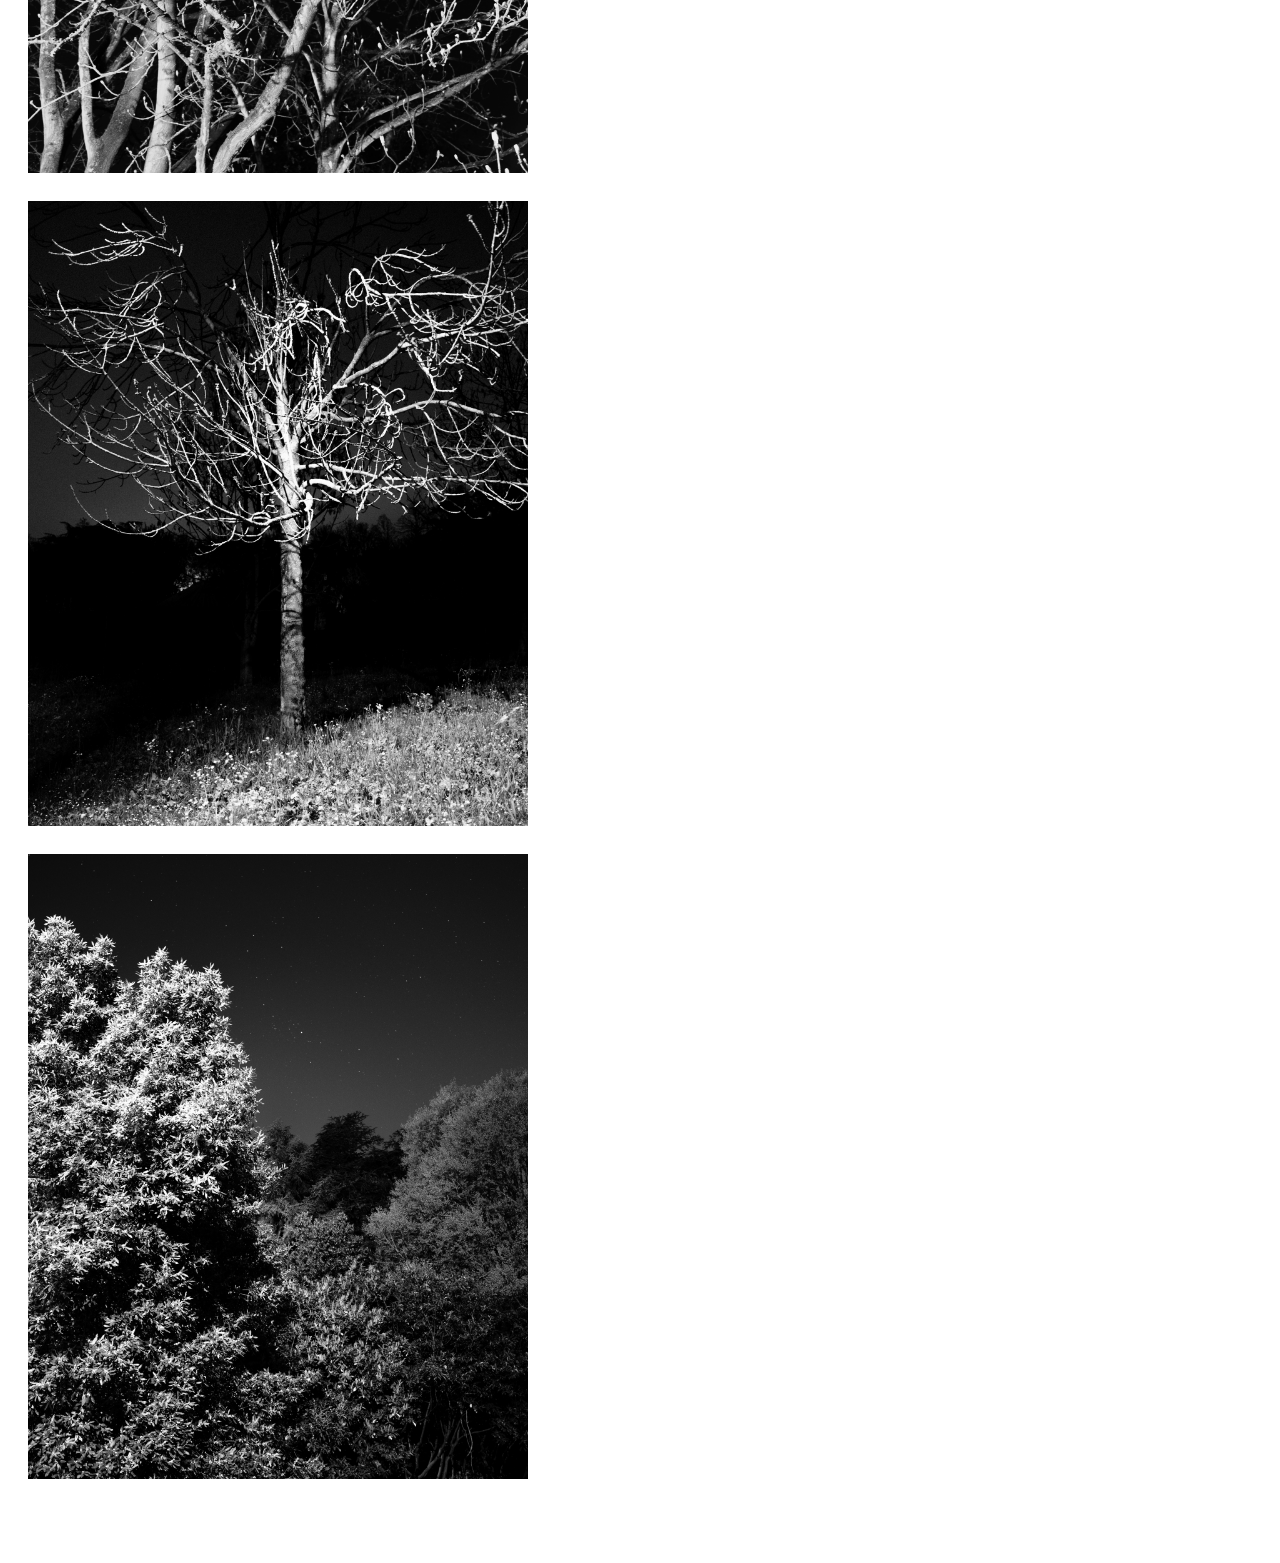
==== commit 85da761e: "Update project text" ====
--- a/gli-alberi-non-dormono/index.html
+++ b/gli-alberi-non-dormono/index.html
@@ -25,7 +25,7 @@
       </div>
       <div class="project-grid__cell project-grid__cell--text">
         <h1 class="project-title">Gli alberi non dormono</h1>
-        <p>Like all living organisms, trees regulate their cycles through the alternation of light and darkness. Light pollution, by interfering with this natural rhythm, can affect processes such as growth and photosynthesis.<br><em>Gli alberi non dormono</em> <em>(Trees Don't Sleep)</em> was made at night in urban parks, using only existing public lighting. The series explores nocturnal urban landscapes shaped by artificial light and the vulnerability of ecosystems exposed to it.</p>
+        <p>Like all living organisms, trees regulate their cycles through the alternation of light and darkness. Light pollution, by interfering with this natural rhythm, can affect processes such as growth and photosynthesis.<br><em>Gli alberi non dormono</em> <em>(Trees Don't Sleep)</em> was made at night in urban parks, using only existing public lighting. The series explores nocturnal urban landscapes shaped by artificial light, inviting reflection on the vulnerability of ecosystems exposed to it.</p>
       </div>
 
       <div class="project-grid__cell">
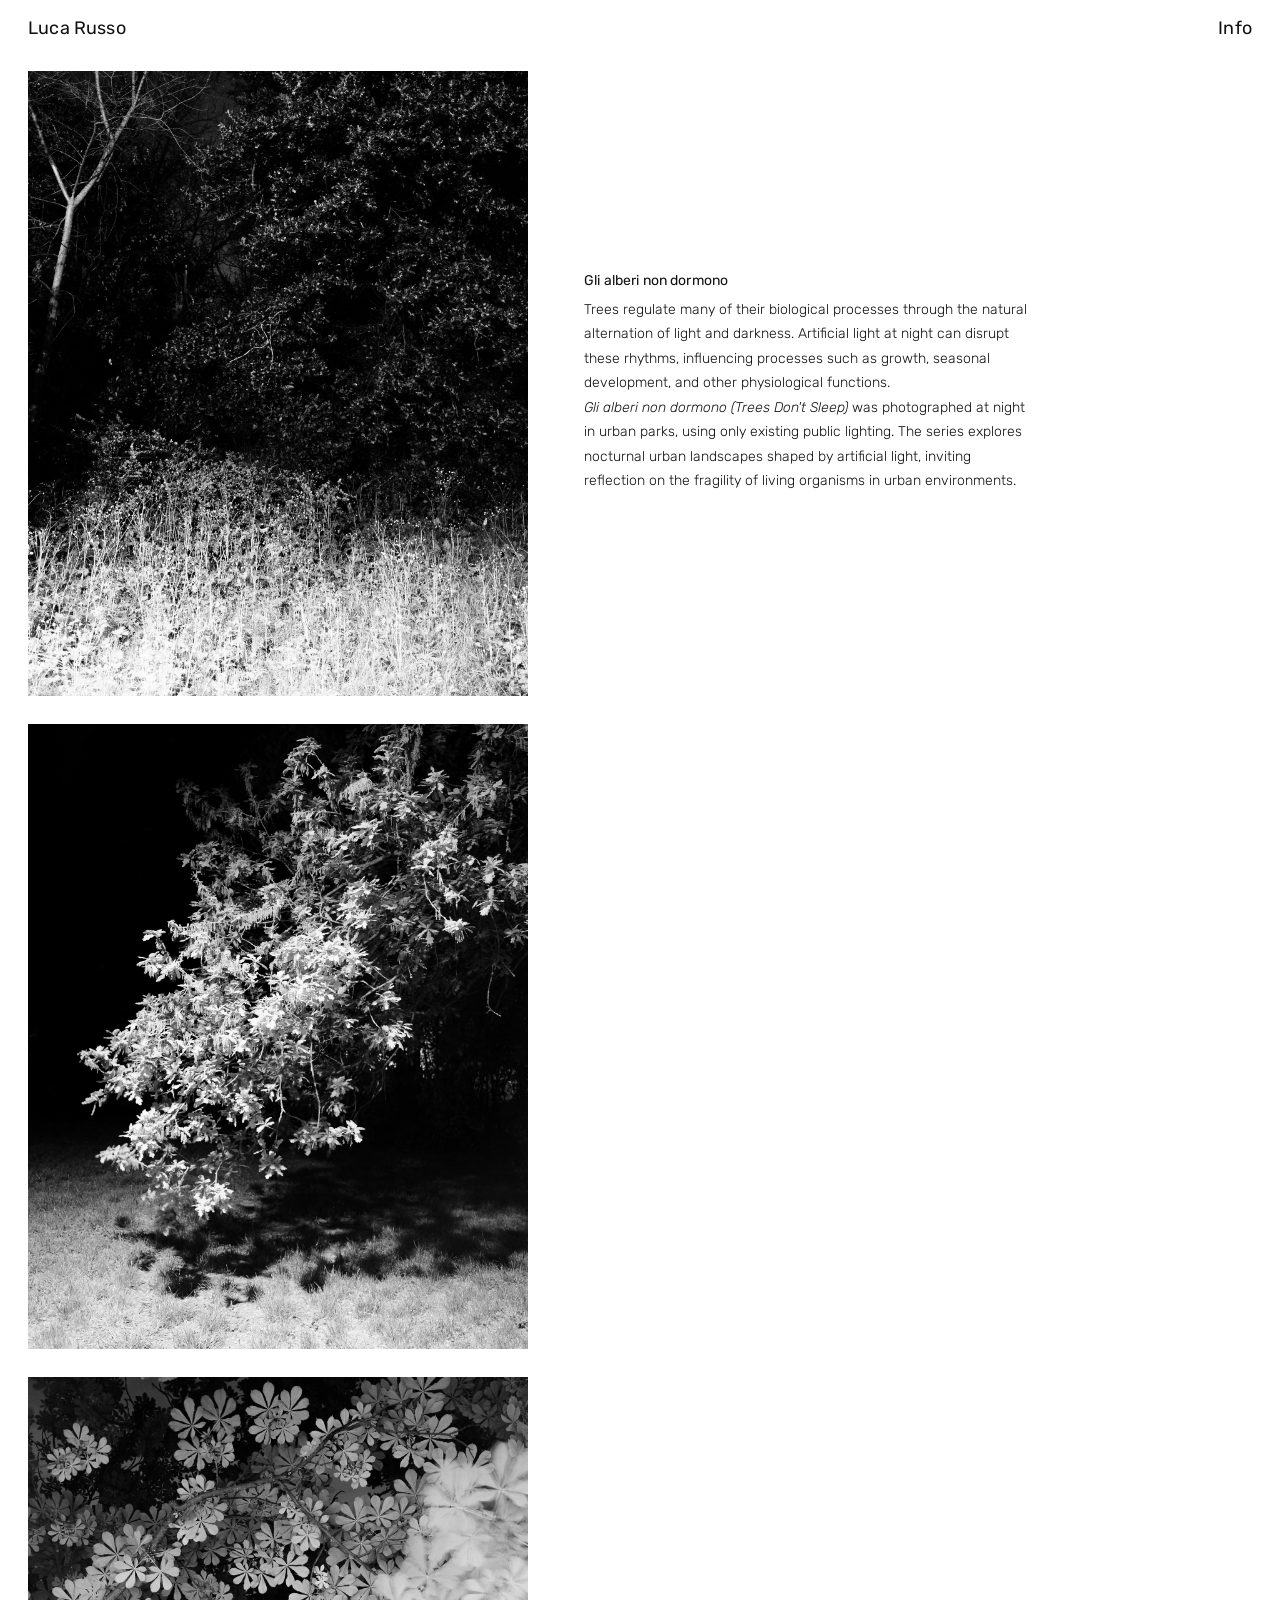
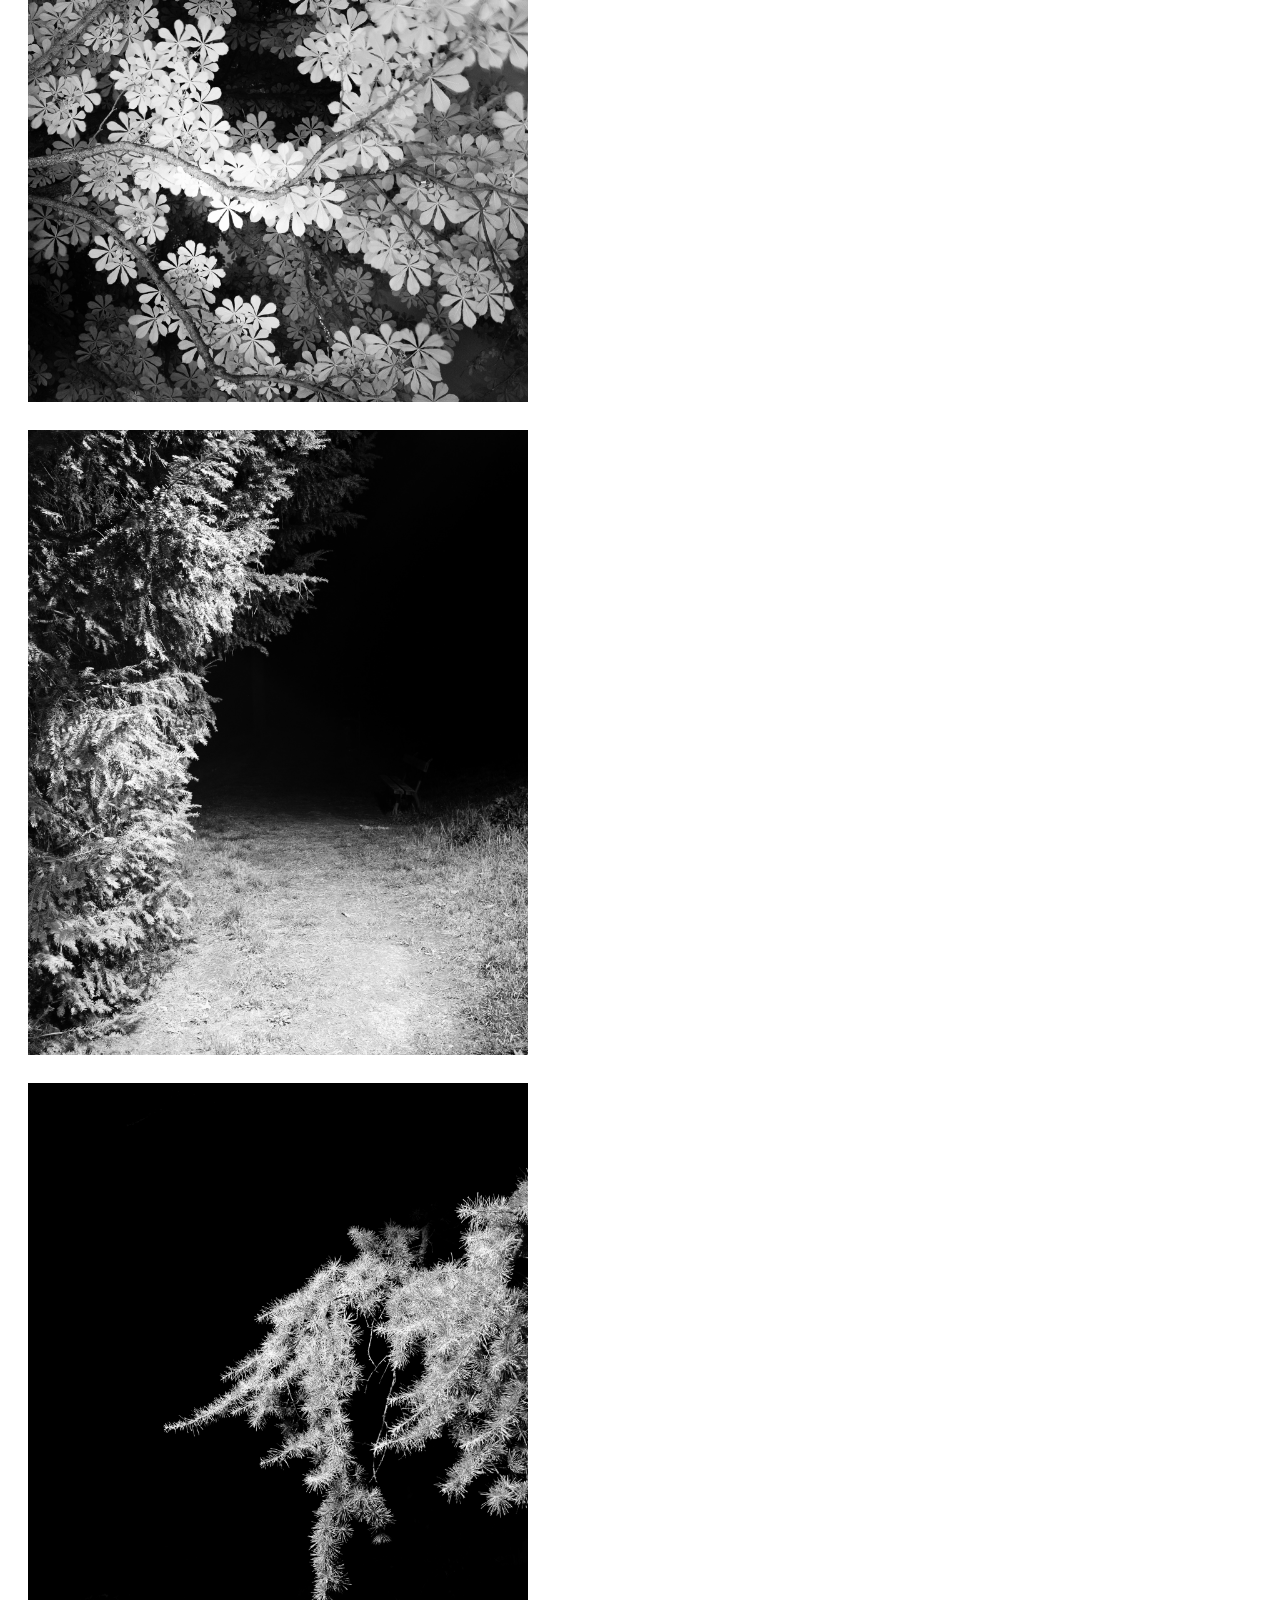
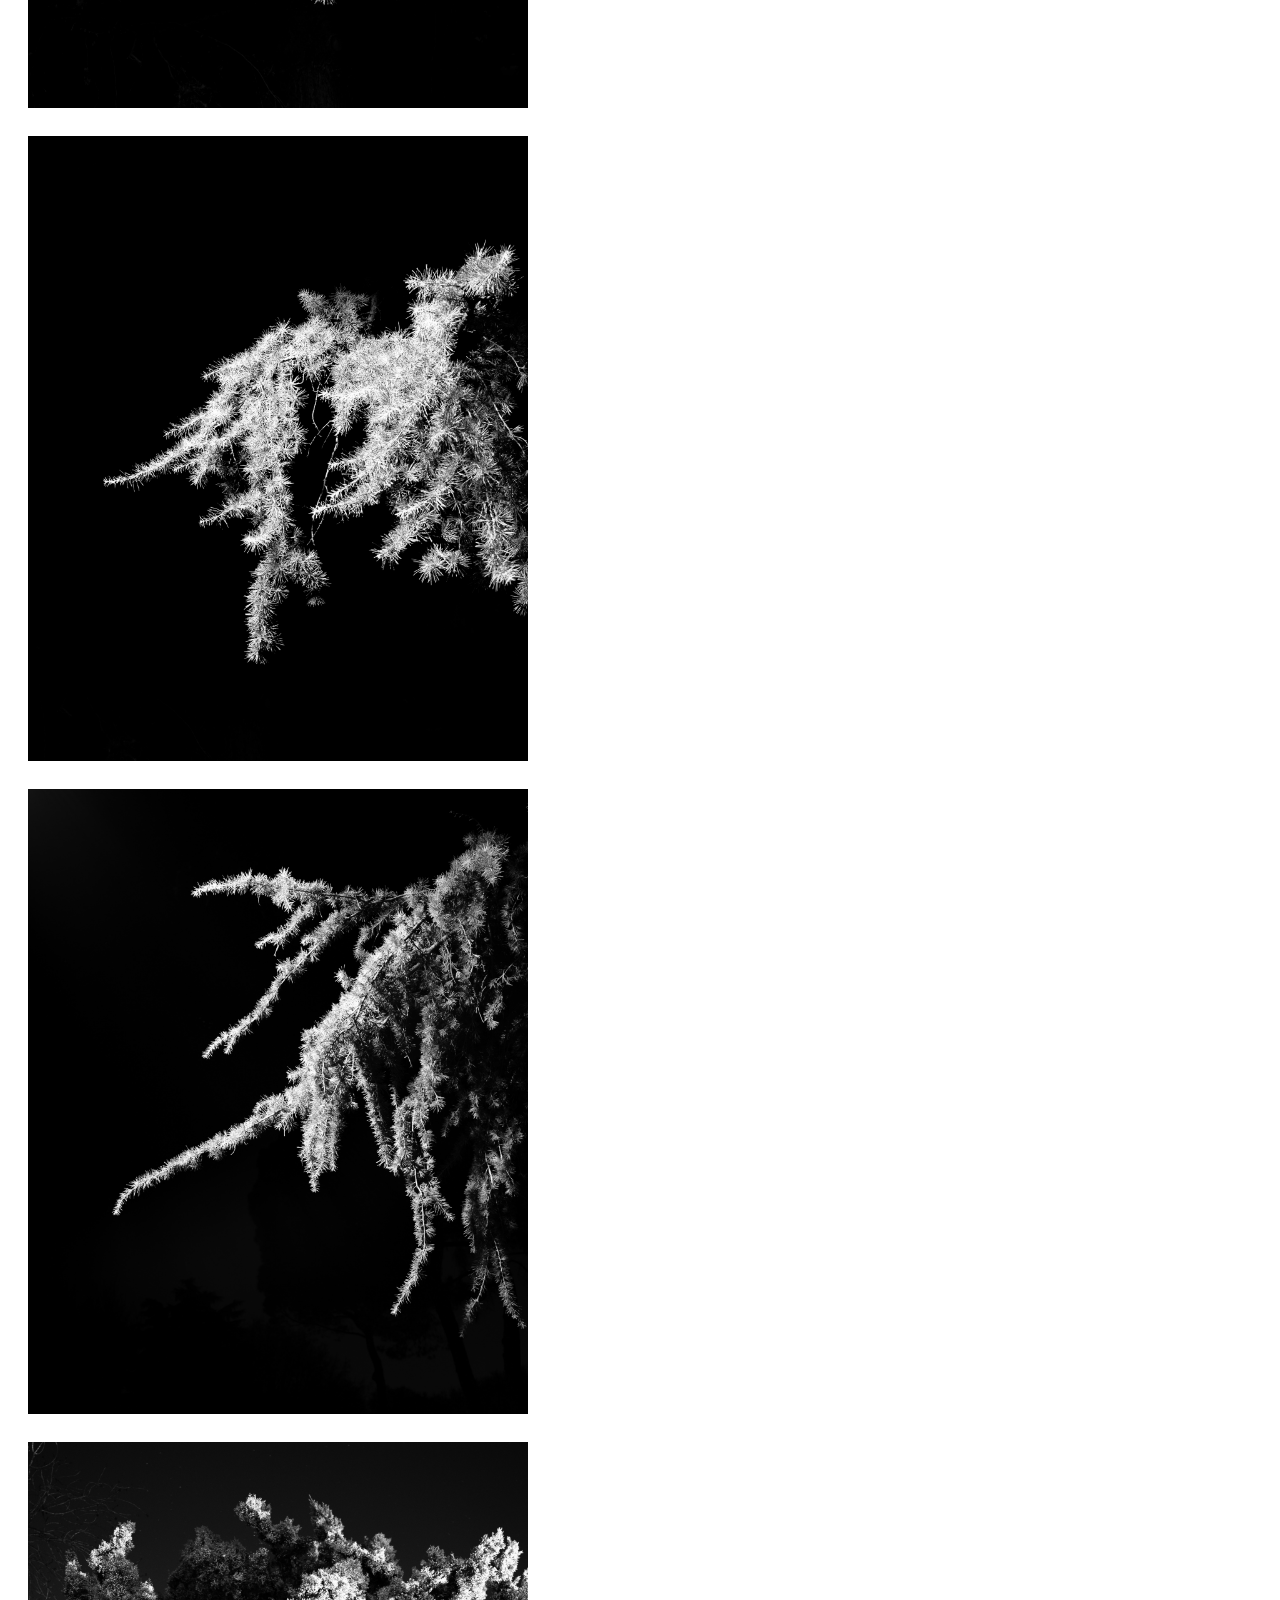
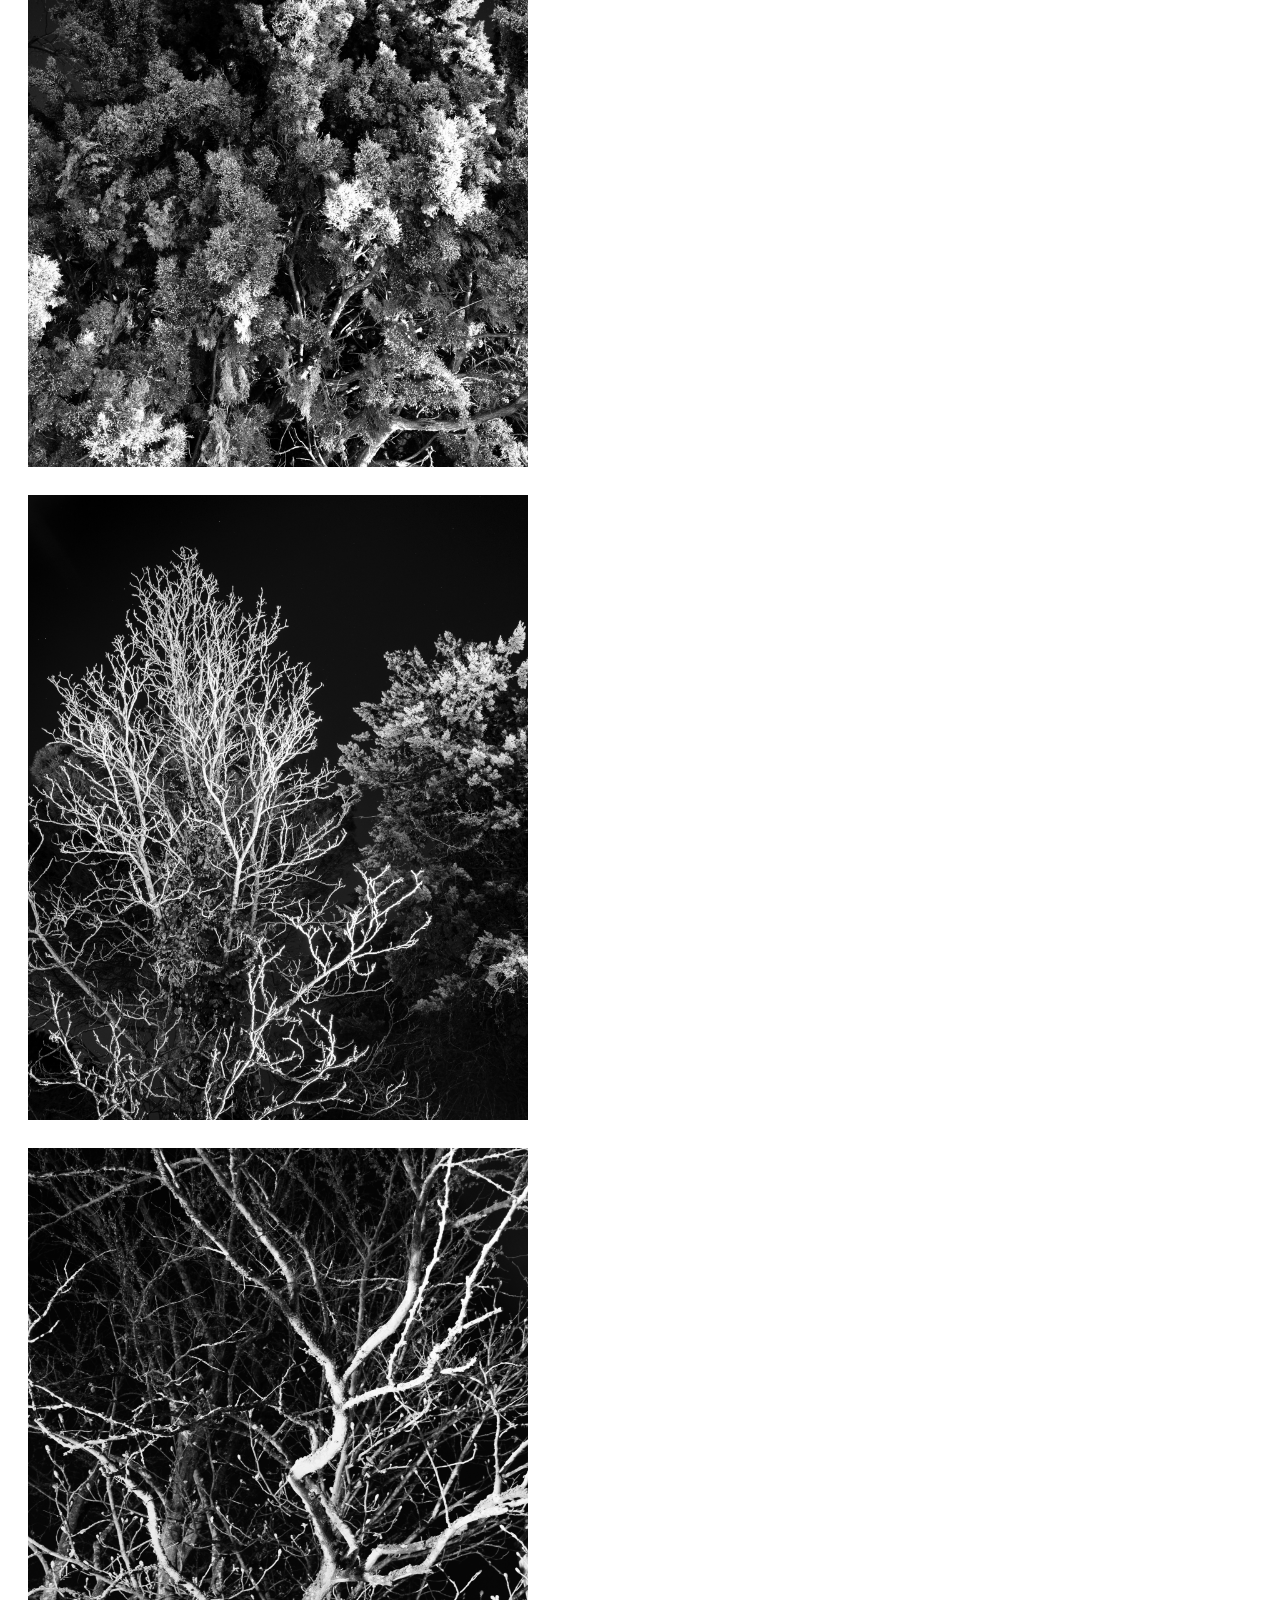
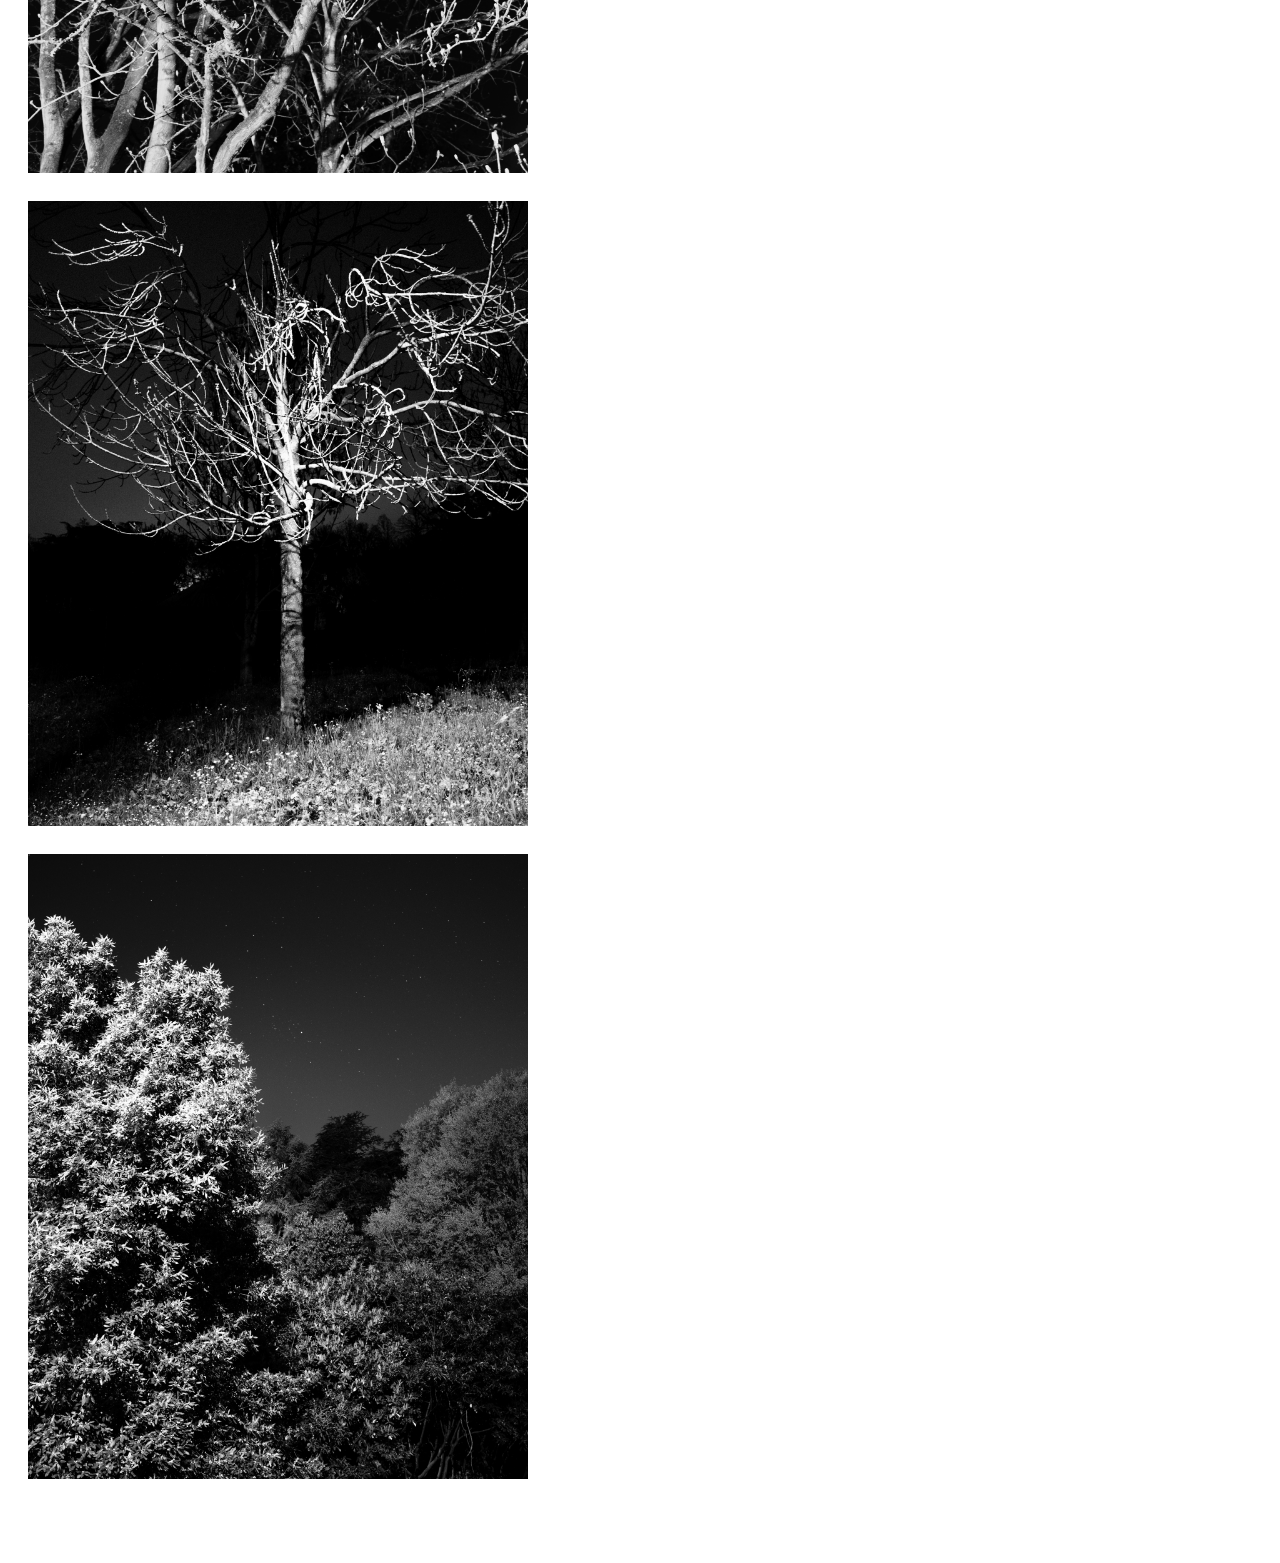
==== commit 1633af52: "Update project text" ====
--- a/gli-alberi-non-dormono/index.html
+++ b/gli-alberi-non-dormono/index.html
@@ -21,11 +21,11 @@
     <div class="project-grid">
 
       <div class="project-grid__cell">
-        <img src="../images/gli-alberi-non-dormono/DSCF0339.jpg" alt="" />
+        <img src="../images/gli-alberi-non-dormono/DSCF0339.jpg" alt="" fetchpriority="high" />
       </div>
       <div class="project-grid__cell project-grid__cell--text">
         <h1 class="project-title">Gli alberi non dormono</h1>
-        <p>Like all living organisms, trees regulate their cycles through the alternation of light and darkness. Light pollution, by interfering with this natural rhythm, can affect processes such as growth and photosynthesis.<br><em>Gli alberi non dormono</em> <em>(Trees Don't Sleep)</em> was made at night in urban parks, using only existing public lighting. The series explores nocturnal urban landscapes shaped by artificial light, inviting reflection on the vulnerability of ecosystems exposed to it.</p>
+        <p>Trees regulate many of their biological processes through the natural alternation of light and darkness. Artificial light at night can disrupt these rhythms, influencing processes such as growth, seasonal development, and other physiological functions.<br><em>Gli alberi non dormono</em> <em>(Trees Don't Sleep)</em> was photographed at night in urban parks, using only existing public lighting. The series explores nocturnal urban landscapes shaped by artificial light, inviting reflection on the fragility of living organisms in urban environments.</p>
       </div>
 
       <div class="project-grid__cell">
--- a/style.css
+++ b/style.css
@@ -108,7 +108,7 @@
 body.page-index {
   display:        flex;
   flex-direction: column;
-  height:         100vh;
+  height:         100dvh;
 }
 
 body.page-index main {
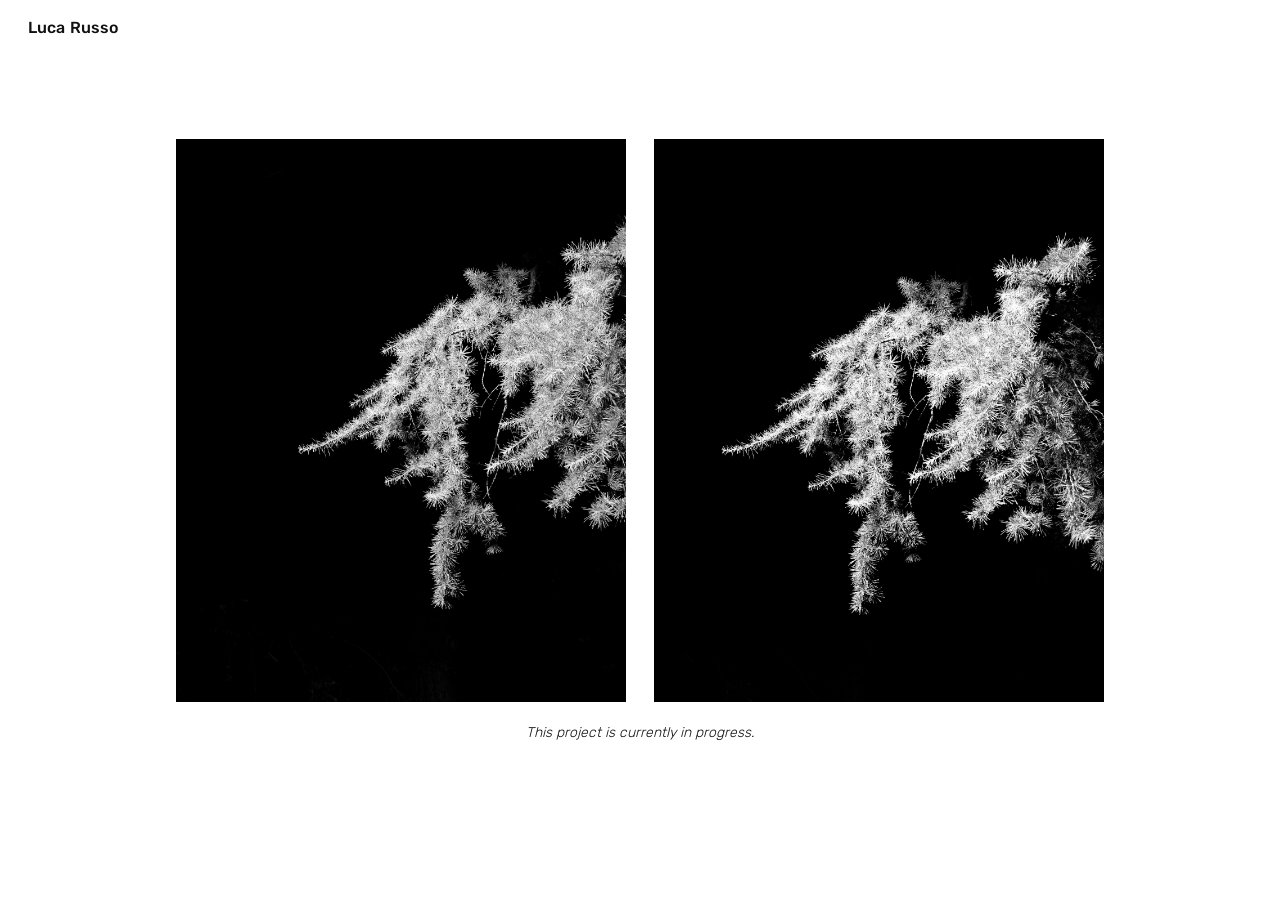
==== commit d32a606b: "Restructure site" ====
--- a/gli-alberi-non-dormono/index.html
+++ b/gli-alberi-non-dormono/index.html
@@ -5,88 +5,40 @@
   <meta name="viewport" content="width=device-width, initial-scale=1.0" />
   <meta name="description" content="Gli alberi non dormono — Luca Russo" />
   <title>Gli alberi non dormono — Luca Russo</title>
-  <link rel="icon" href="../favicon.svg" type="image/svg+xml" />
+  <link rel="icon" href="../../favicon.svg" type="image/svg+xml" />
   <link rel="stylesheet" href="../style.css" />
 </head>
 <body class="page-project">
 
   <header>
     <a class="site-name" href="../">Luca Russo</a>
-    <nav aria-label="Main navigation">
-      <a href="../info/">Info</a>
-    </nav>
   </header>
 
   <main>
-    <div class="project-grid">
 
-      <div class="project-grid__cell">
-        <img src="../images/gli-alberi-non-dormono/DSCF0339.jpg" alt="" fetchpriority="high" />
+    <!-- First screen: photos centered, progress text below -->
+    <section class="project-intro">
+      <div class="project-images">
+        <img class="size-medium" src="../../images/gli-alberi-non-dormono/DSCF0278.jpg" alt="Gli alberi non dormono" fetchpriority="high" />
+        <img class="size-medium" src="../../images/gli-alberi-non-dormono/DSCF0273.jpg" alt="Gli alberi non dormono" loading="lazy" />
       </div>
-      <div class="project-grid__cell project-grid__cell--text">
-        <h1 class="project-title">Gli alberi non dormono</h1>
-        <p>Trees regulate many of their biological processes through the natural alternation of light and darkness. Artificial light at night can disrupt these rhythms, influencing processes such as growth, seasonal development, and other physiological functions.<br><em>Gli alberi non dormono</em> <em>(Trees Don't Sleep)</em> was photographed at night in urban parks, using only existing public lighting. The series explores nocturnal urban landscapes shaped by artificial light, inviting reflection on the fragility of living organisms in urban environments.</p>
+      <p class="project-progress">This project is currently in progress.</p>
+    </section>
+
+    <!-- More photos below -->
+    <section class="project-body">
+      <!--
+      <div class="project-images">
+        <img class="size-large" src="../../images/gli-alberi-non-dormono/DSCF0339.jpg" alt="Gli alberi non dormono" loading="lazy" />
       </div>
+      -->
+      <!--
+      <h1 class="project-title">Gli alberi non dormono</h1>
+      <p class="project-text">Trees regulate many of their biological processes through the natural alternation of light and darkness. Artificial light at night can disrupt these rhythms, influencing processes such as growth, seasonal development, and other physiological functions.<br><em>Gli alberi non dormono</em> <em>(Trees Don't Sleep)</em> was photographed at night in urban parks, using only existing public lighting. The series explores nocturnal urban landscapes shaped by artificial light, inviting reflection on the fragility of living organisms in urban environments.</p>
+      -->
+    </section>
 
-      <div class="project-grid__cell">
-        <img src="../images/gli-alberi-non-dormono/DSCF0407.jpg" alt="" loading="lazy" />
-      </div>
-      <div class="project-grid__cell"></div>
-
-      <div class="project-grid__cell">
-        <img src="../images/gli-alberi-non-dormono/DSCF0440.jpg" alt="" loading="lazy" />
-      </div>
-      <div class="project-grid__cell"></div>
-
-      <div class="project-grid__cell">
-        <img src="../images/gli-alberi-non-dormono/DSCF0282.jpg" alt="" loading="lazy" />
-      </div>
-      <div class="project-grid__cell"></div>
-
-      <div class="project-grid__cell">
-        <img src="../images/gli-alberi-non-dormono/DSCF0278.jpg" alt="" loading="lazy" />
-      </div>
-      <div class="project-grid__cell"></div>
-
-      <div class="project-grid__cell">
-        <img src="../images/gli-alberi-non-dormono/DSCF0273.jpg" alt="" loading="lazy" />
-      </div>
-      <div class="project-grid__cell"></div>
-
-      <div class="project-grid__cell">
-        <img src="../images/gli-alberi-non-dormono/DSCF0269.jpg" alt="" loading="lazy" />
-      </div>
-      <div class="project-grid__cell"></div>
-
-      <div class="project-grid__cell">
-        <img src="../images/gli-alberi-non-dormono/DSCF0337.jpg" alt="" loading="lazy" />
-      </div>
-      <div class="project-grid__cell"></div>
-
-      <div class="project-grid__cell">
-        <img src="../images/gli-alberi-non-dormono/DSCF0275.jpg" alt="" loading="lazy" />
-      </div>
-      <div class="project-grid__cell"></div>
-
-      <div class="project-grid__cell">
-        <img src="../images/gli-alberi-non-dormono/DSCF0361.jpg" alt="" loading="lazy" />
-      </div>
-      <div class="project-grid__cell"></div>
-
-      <div class="project-grid__cell">
-        <img src="../images/gli-alberi-non-dormono/DSCF0382.jpg" alt="" loading="lazy" />
-      </div>
-      <div class="project-grid__cell"></div>
-
-      <div class="project-grid__cell">
-        <img src="../images/gli-alberi-non-dormono/DSCF0379.jpg" alt="" loading="lazy" />
-      </div>
-      <div class="project-grid__cell"></div>
-
-    </div>
   </main>
-
-  <footer></footer>
 
   <script src="../scripts/fadein.js" defer></script>
 </body>
--- a/style.css
+++ b/style.css
@@ -9,34 +9,14 @@
   box-sizing: border-box;
 }
 
-/* ── Design tokens ──────────────────────────────────── */
+/* ── Tokens ─────────────────────────────────────────── */
 :root {
-  --color-bg:    #ffffff;
-  --color-fg:    #111111;
-
+  --color-bg:        #ffffff;
+  --color-fg:        #111111;
   --font-size:       14px;
   --font-size-title: 18px;
   --line-height:     1.75;
-
-  --header-h: 56px;
-  --side-pad: 28px;
-}
-
-/* ── Fonts ──────────────────────────────────────────── */
-@font-face {
-  font-family:  "Rubik";
-  font-style:   normal;
-  font-weight:  300 900;
-  font-display: swap;
-  src: url("fonts/Rubik/Rubik-VariableFont_wght.ttf") format("truetype");
-}
-
-@font-face {
-  font-family:  "Rubik";
-  font-style:   italic;
-  font-weight:  300 900;
-  font-display: swap;
-  src: url("fonts/Rubik/Rubik-Italic-VariableFont_wght.ttf") format("truetype");
+  --side-pad:        28px;
 }
 
 /* ── Base ───────────────────────────────────────────── */
@@ -52,16 +32,12 @@
   text-size-adjust:         100%;
 }
 
-img {
-  display:   block;
-  max-width: 100%;
-  height:    auto;
-}
-
-/* ── Footer ─────────────────────────────────────────── */
-footer {
-  height:      var(--header-h);
-  flex-shrink: 0;
+@font-face {
+  font-family:  "Rubik";
+  font-style:   normal;
+  font-weight:  300 900;
+  font-display: swap;
+  src: url("fonts/Rubik/Rubik-VariableFont_wght.ttf") format("truetype");
 }
 
 /* ── Header ─────────────────────────────────────────── */
@@ -70,296 +46,157 @@
   top:             0;
   left:            0;
   right:           0;
-  height:          var(--header-h);
+  height:          56px;
+  display:         flex;
+  align-items:     center;
+  justify-content: flex-start;
   padding:         0 var(--side-pad);
-  display:         flex;
-  align-items:     center;
-  justify-content: space-between;
+  background:      var(--color-bg);
   z-index:         100;
-  background:      var(--color-bg);
 }
 
 .site-name {
-  font-size:       var(--font-size-title);
-  font-weight:     400;
+  font-size:       16px;
+  font-weight:     500;
   letter-spacing:  0.01em;
   text-decoration: none;
   color:           var(--color-fg);
 }
 
-nav {
-  display:     flex;
-  gap:         24px;
-  align-items: center;
-}
-
-nav a {
-  font-size:       var(--font-size-title);
-  font-weight:     400;
-  letter-spacing:  0.01em;
-  text-decoration: none;
-  color:           var(--color-fg);
-}
-
-/* ═══════════════════════════════════════════════════════
-   HOME PAGE
-   ═══════════════════════════════════════════════════════ */
-
-body.page-index {
+/* ── Home ───────────────────────────────────────────── */
+body.page-home {
   display:        flex;
   flex-direction: column;
-  height:         100dvh;
-}
-
-body.page-index main {
-  margin-top:      var(--header-h);
+  min-height:     100dvh;
+}
+
+body.page-home main {
+  margin:          56px auto 0;
   flex:            1;
-  padding:         0 var(--side-pad);
-  display:         flex;
-  align-items:     center;
-  justify-content: center;
-}
-
-.index-list {
-  display: flex;
-}
-
-.index-item {
-  display:         flex;
-  gap:             16px;
-  text-decoration: none;
-  color:           var(--color-fg);
-}
-
-.index-item__img-wrap {
-  line-height: 0;
-}
-
-.index-item__img-wrap img {
-  height:    500px;
-  width:     auto;
-  display:   block;
-  animation: fadeIn 0.8s cubic-bezier(0.4, 0, 0.2, 1) forwards;
-}
-
-@keyframes fadeIn {
-  from { opacity: 0; }
-  to   { opacity: 1; }
-}
-
-.index-item__col {
-  display:        flex;
-  flex-direction: column;
-}
-
-.index-item__title {
-  display:    block;
-  margin-top: 10px;
-  font-size:   var(--font-size);
-  font-weight: 400;
-  color:       var(--color-fg);
-}
-
-/* ═══════════════════════════════════════════════════════
-   PROJECT PAGE
-   ═══════════════════════════════════════════════════════ */
-
+  display:         flex;
+  flex-direction:  column;
+  justify-content: flex-start;
+  padding:         100px var(--side-pad) 60px;
+  width:           100%;
+  max-width:       420px;
+}
+
+.home-bio {
+  font-size:     var(--font-size);
+  font-weight:   300;
+  line-height:   var(--line-height);
+  margin-bottom: 60px;
+}
+
+.home-nav {
+  margin-bottom: 32px;
+}
+
+.home-nav:last-child {
+  margin-bottom: 0;
+}
+
+.home-nav__title {
+  font-size:      15px;
+  font-weight:    400;
+  letter-spacing: 0.01em;
+  margin-bottom:  8px;
+}
+
+.home-nav__list {
+  list-style: none;
+}
+
+.home-nav__list li {
+  margin-bottom: 6px;
+}
+
+.home-nav__list a {
+  font-size:             var(--font-size);
+  font-weight:           300;
+  color:                 var(--color-fg);
+  text-decoration:       underline;
+  text-underline-offset: 3px;
+  line-height:           var(--line-height);
+}
+
+/* ── Project page ──────────────────────────────────── */
 body.page-project {
   display:        flex;
   flex-direction: column;
-  min-height:     100vh;
+  min-height:     100dvh;
 }
 
 body.page-project main {
-  margin-top: var(--header-h);
+  margin-top: 56px;
   flex:       1;
 }
 
-.project-grid__cell--text {
+/* First screen: photos centered */
+.project-intro {
+  height:          calc(100dvh - 56px);
   display:         flex;
   flex-direction:  column;
+  align-items:     center;
   justify-content: center;
-  padding:         var(--side-pad);
+  padding-bottom:  6%;
+}
+
+.project-progress {
+  font-size:   var(--font-size);
+  font-weight: 300;
+  font-style:  italic;
+  text-align:  center;
+  margin-top:  24px;
+}
+
+/* More photos */
+.project-body {
+  display:         flex;
+  flex-direction:  column;
+  align-items:     center;
+  padding:         0 var(--side-pad);
 }
 
 .project-title {
-  font-size:      var(--font-size);
-  font-weight:    400;
-  letter-spacing: 0.01em;
-  margin-bottom:  10px;
-}
-
-.project-grid__cell--text p {
-  font-size:     var(--font-size);
-  font-weight:   300;
-  line-height:   var(--line-height);
-  max-width:     500px;
-  margin-bottom: 0;
-  color:         var(--color-fg);
-}
-
-.project-grid__cell--text em            { font-style: italic; }
-
-/* Photo grid */
-.project-grid {
-  display:               grid;
-  grid-template-columns: repeat(2, 500px);
-  justify-content:       start;
-  padding:               15px var(--side-pad) var(--side-pad);
-  gap:                   var(--side-pad);
-}
-
-.project-grid__cell {
-  display:         flex;
-  justify-content: center;
-}
-
-.project-grid__cell img {
-  width:       500px;
+  font-size:     15px;
+  font-weight:   400;
+  width:         868px;
+  margin-bottom: 12px;
+}
+
+.project-images {
+  display: flex;
+  gap:     var(--side-pad);
+}
+
+.project-images img {
   height:      auto;
   display:     block;
+  user-select: none;
   opacity:     0;
   transition:  opacity 0.8s cubic-bezier(0.4, 0, 0.2, 1);
 }
 
-.project-grid__cell img.is-visible {
-  opacity:   1;
-}
-
-/* ═══════════════════════════════════════════════════════
-   INFO PAGE
-   ═══════════════════════════════════════════════════════ */
-
-body.page-info main {
-  margin-top: var(--header-h);
-  padding:    30px var(--side-pad) 120px;
-}
-
-.info-text {
-  max-width: 320px;
-}
-
-.info-text p {
-  line-height:   var(--line-height);
-  color:         var(--color-fg);
-  margin-bottom: 20px;
-}
-
-.info-text p:last-of-type {
-  margin-bottom: 40px;
-}
-
-.info-section-title {
-  font-size:      var(--font-size-title);
-  font-weight:    400;
-  letter-spacing: 0.01em;
-  margin-top:     60px;
-  margin-bottom:  10px;
-}
-
-.info-links {
-  display:        flex;
-  flex-direction: column;
-  gap:            10px;
-}
-
-.info-links a {
-  font-size:             var(--font-size);
-  text-decoration:       underline;
-  text-underline-offset: 3px;
-  color:                 var(--color-fg);
-  letter-spacing:        0.01em;
-}
-
-/* ═══════════════════════════════════════════════════════
-   RESPONSIVE — Mobile (≤ 768px)
-   ═══════════════════════════════════════════════════════ */
-
-@media (max-width: 768px) {
-  :root {
-    --side-pad: 16px;
-  }
-
-  header {
-    position:  relative;
-    height:    auto;
-    padding:   16px var(--side-pad);
-    flex-wrap: wrap;
-    gap:       12px;
-  }
-
-  nav { gap: 16px; }
-
-  /* Home */
-  body.page-index {
-    height: 100dvh;
-  }
-
-  body.page-index main {
-    margin-top: 0;
-    flex:       1;
-    padding:    0 var(--side-pad);
-  }
-
-  .index-item {
-    flex-direction: column;
-    align-items:    flex-start;
-    gap:            0;
-  }
-
-  /* On mobile: secondary image goes below, primary col (image hidden, title visible) goes after */
-  .index-item > .index-item__img-wrap { order: 1; }
-  .index-item__col                    { order: 2; }
-
-  /* Hide the primary image, keep title visible */
-  .index-item__col .index-item__img-wrap { display: none; }
-
-  .index-item__img-wrap img {
-    width:  100%;
-    height: auto;
-  }
-
-  /* Project */
-  body.page-project main {
-    margin-top: 0;
-  }
-
-  .project-grid {
-    grid-template-columns: 1fr;
-    padding:               var(--side-pad);
-    gap:                   var(--side-pad);
-  }
-
-  .project-grid__cell {
-    justify-content: flex-start;
-  }
-
-  .project-grid__cell img {
-    width:  100%;
-    height: auto;
-  }
-
-  .project-grid__cell--text {
-    padding:        0;
-    padding-top:    16px;
-    padding-bottom: 16px;
-  }
-
-  .project-grid__cell:empty { display: none; }
-
-  /* Info */
-  body.page-info main {
-    margin-top: 0;
-    padding:    32px var(--side-pad) 100px;
-  }
-
-  .info-text { max-width: min(320px, calc(100vw - var(--side-pad) * 2)); }
-}
-
-/* Mobile landscape */
-@media (max-width: 768px) and (orientation: landscape) {
-  body.page-index {
-    height:   auto;
-    overflow: auto;
-  }
-}
+.project-images img.is-visible {
+  opacity: 1;
+}
+
+.project-images img.size-small {
+  width: 350px;
+}
+
+.project-images img.size-medium {
+  width: 450px;
+}
+
+.project-images img.size-large {
+  width: 600px;
+}
+
+.project-text {
+  font-size:   var(--font-size);
+  font-weight: 300;
+  line-height: var(--line-height);
+  width:       868px;
+}
